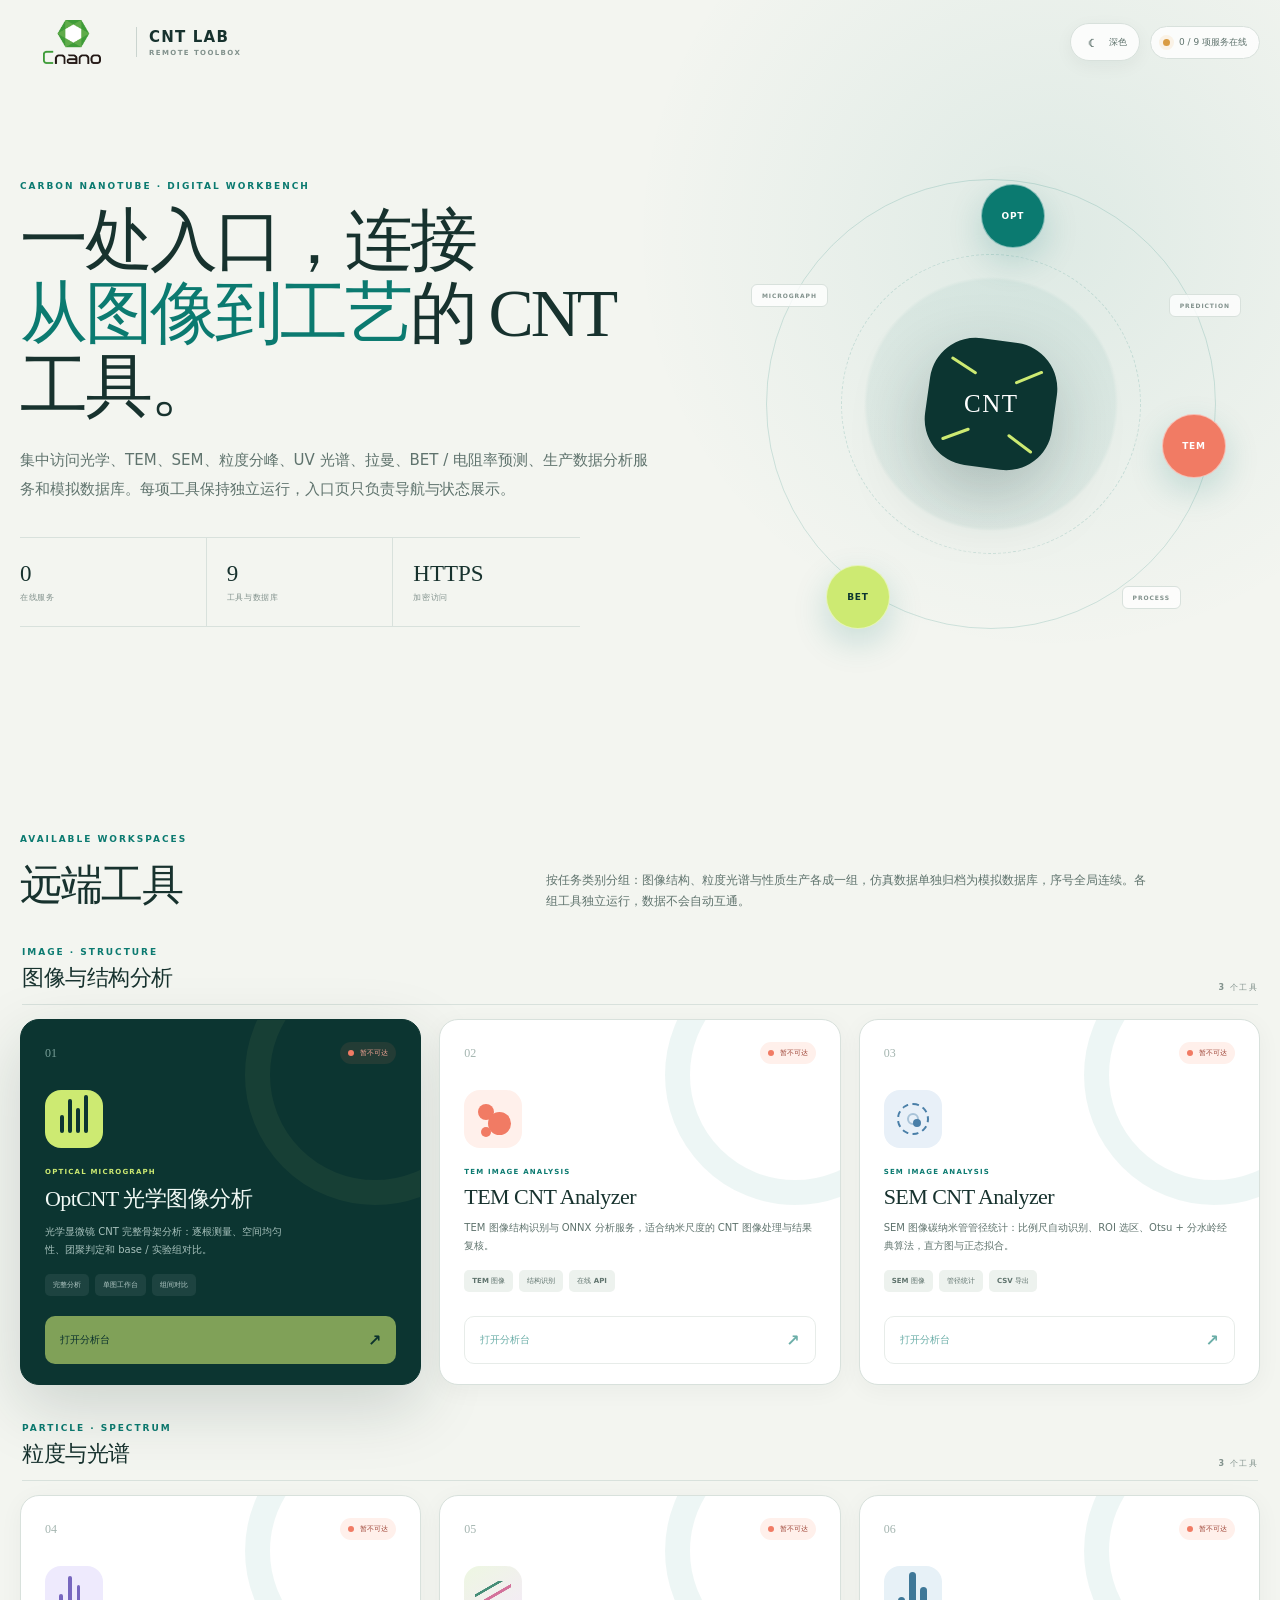
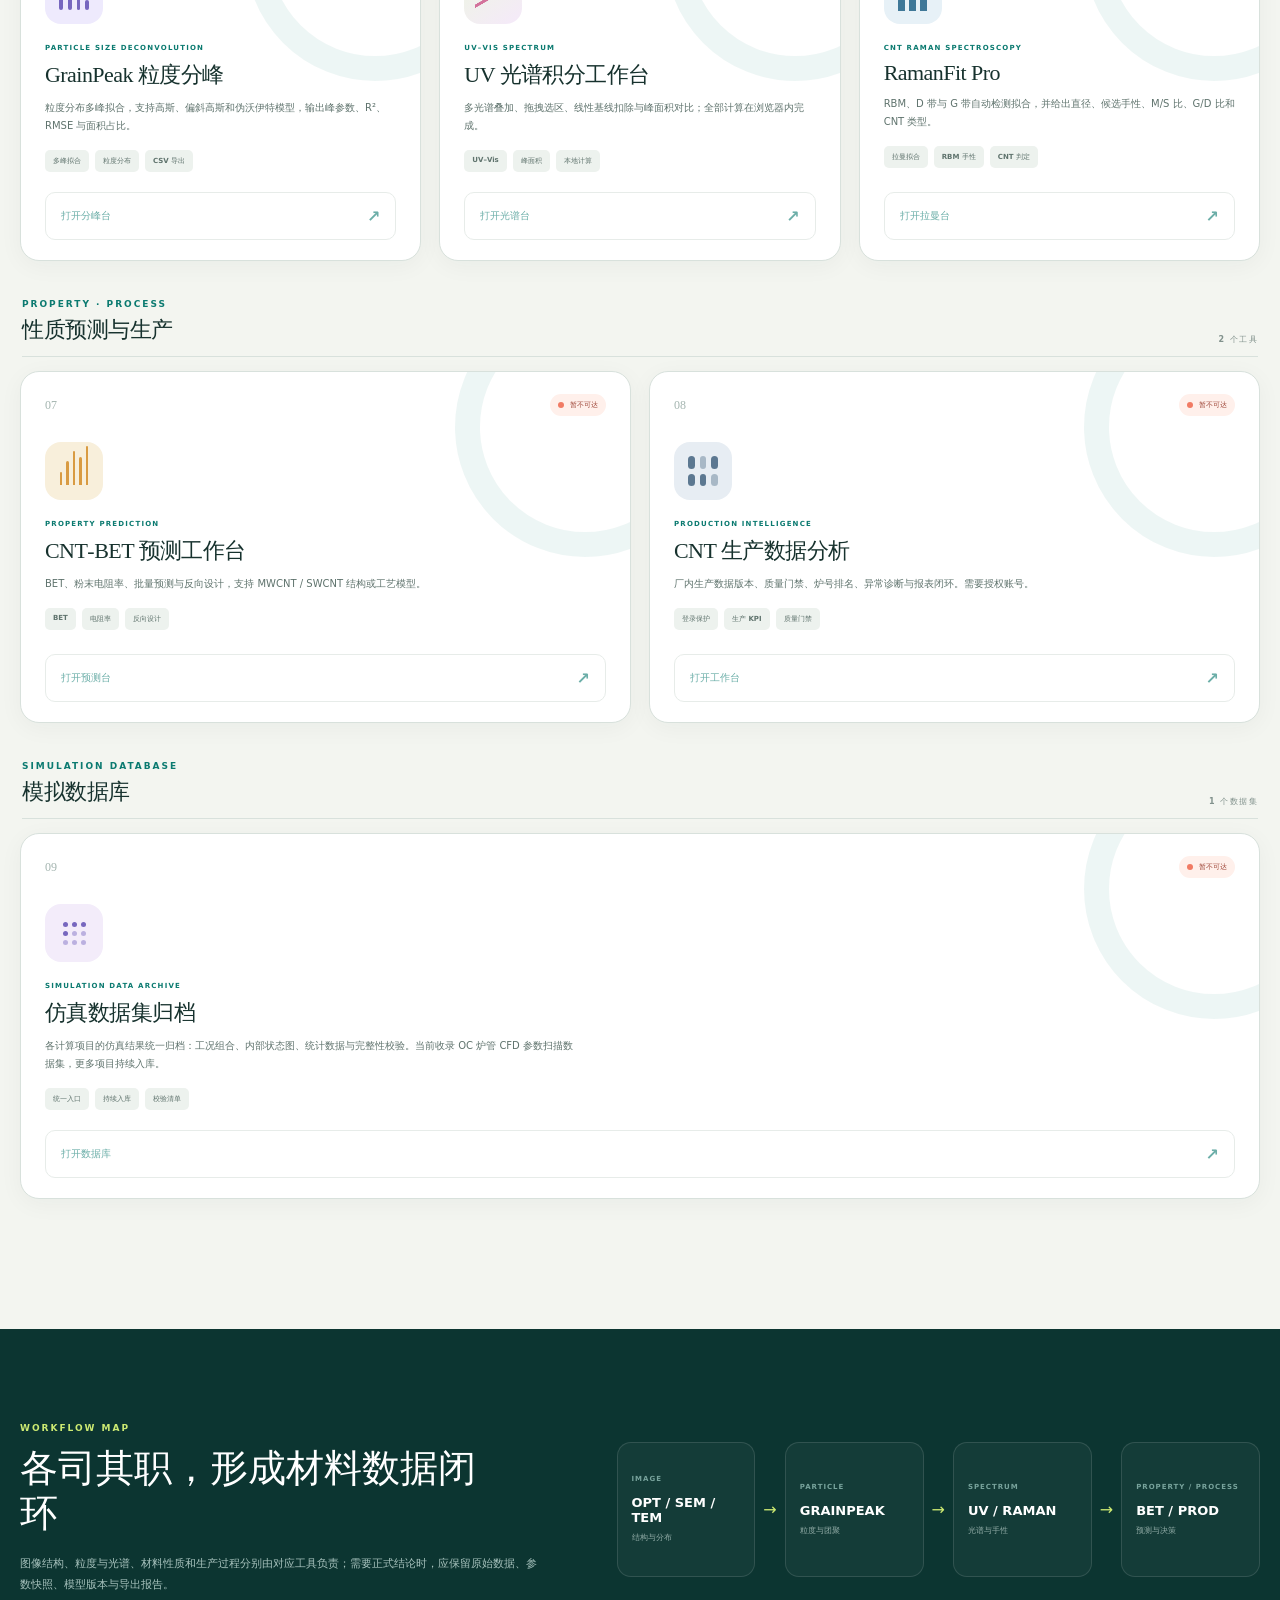
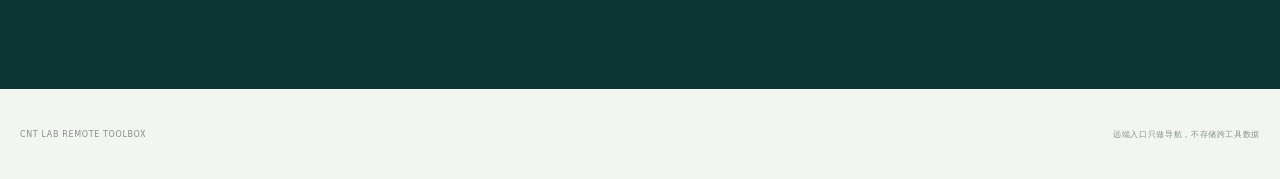
==== index.html @ 555c37af "Remove 384 from portal; generic simulation archive card" ====
<!doctype html>
<html lang="zh-CN">
  <head>
    <meta charset="utf-8" />
    <meta name="viewport" content="width=device-width, initial-scale=1" />
    <meta name="theme-color" content="#102d2b" />
    <meta name="color-scheme" content="light dark" />
    <meta name="description" content="CNT 科学工具总览：图像、粒度、光谱、性质预测与生产数据分析" />
    <title>CNT Lab · 远端工具总览</title>
    <link rel="icon" type="image/png" href="assets/cnano-logo.png" />
    <script src="theme.js?v=20260813"></script>
    <link rel="stylesheet" href="styles.css?v=20260821b" />
    <link rel="stylesheet" href="theme.css?v=20260821b" />
  </head>
  <body>
    <header class="site-header shell">
      <a class="brand" href="#top">
        <img class="cnano-logo" src="assets/cnano-logo.png" alt="天奈科技 Cnano" />
        <span class="brand-divider" aria-hidden="true"></span>
        <span><strong>CNT LAB</strong><small>REMOTE TOOLBOX</small></span>
      </a>
      <div class="header-actions">
        <button class="theme-toggle" type="button" data-theme-toggle>
          <span class="theme-toggle__icon" data-theme-icon aria-hidden="true">☾</span>
          <span data-theme-label>深色</span>
        </button>
        <div class="header-status"><i></i><span id="serviceSummary">正在检查远端服务</span></div>
      </div>
    </header>

    <main id="top">
      <section class="hero shell">
        <div class="hero-copy">
          <p class="eyebrow">CARBON NANOTUBE · DIGITAL WORKBENCH</p>
          <h1>一处入口，连接<br><em>从图像到工艺</em>的 CNT 工具。</h1>
          <p class="lede">集中访问光学、TEM、SEM、粒度分峰、UV 光谱、拉曼、BET / 电阻率预测、生产数据分析服务和模拟数据库。每项工具保持独立运行，入口页只负责导航与状态展示。</p>
          <div class="hero-meta">
            <div><strong id="onlineCount">—</strong><span>在线服务</span></div>
            <div><strong>9</strong><span>工具与数据库</span></div>
            <div><strong>HTTPS</strong><span>加密访问</span></div>
          </div>
        </div>
        <div class="hero-visual" aria-hidden="true">
          <div class="orbit orbit-one"><span>OPT</span></div>
          <div class="orbit orbit-two"><span>TEM</span></div>
          <div class="orbit orbit-three"><span>BET</span></div>
          <div class="core"><i></i><i></i><i></i><i></i><b>CNT</b></div>
          <div class="data-label label-a">MICROGRAPH</div>
          <div class="data-label label-b">PROCESS</div>
          <div class="data-label label-c">PREDICTION</div>
        </div>
      </section>

      <section class="tools-section shell">
        <header class="section-heading">
          <div><p class="eyebrow">AVAILABLE WORKSPACES</p><h2>远端工具</h2></div>
          <p>按任务类别分组：图像结构、粒度光谱与性质生产各成一组，仿真数据单独归档为模拟数据库，序号全局连续。各组工具独立运行，数据不会自动互通。</p>
        </header>

      <div class="tool-group">
        <header class="group-heading">
          <div><p class="eyebrow">IMAGE · STRUCTURE</p><h3>图像与结构分析</h3></div>
          <span class="group-count">3 个工具</span>
        </header>
        <div class="tool-grid">
          <article class="tool-card featured" data-service="opt">
            <div class="card-top"><span class="tool-index">01</span><span class="status-pill checking"><i></i><b>检查中</b></span></div>
            <div class="tool-symbol optical-symbol"><i></i><i></i><i></i><i></i></div>
            <p class="tool-type">OPTICAL MICROGRAPH</p>
            <h3>OptCNT 光学图像分析</h3>
            <p class="tool-description">光学显微镜 CNT 完整骨架分析：逐根测量、空间均匀性、团聚判定和 base / 实验组对比。</p>
            <div class="tag-row"><span>完整分析</span><span>单图工作台</span><span>组间对比</span></div>
            <a class="tool-link" href="https://opt-cnt.47.236.76.214.nip.io/?v=20260814-paste2" data-tool-link><span>打开分析台</span><b>↗</b></a>
          </article>

          <article class="tool-card" data-service="tem">
            <div class="card-top"><span class="tool-index">02</span><span class="status-pill checking"><i></i><b>检查中</b></span></div>
            <div class="tool-symbol tem-symbol"><span></span><span></span><span></span></div>
            <p class="tool-type">TEM IMAGE ANALYSIS</p>
            <h3>TEM CNT Analyzer</h3>
            <p class="tool-description">TEM 图像结构识别与 ONNX 分析服务，适合纳米尺度的 CNT 图像处理与结果复核。</p>
            <div class="tag-row"><span>TEM 图像</span><span>结构识别</span><span>在线 API</span></div>
            <a class="tool-link" href="https://tem-cnt.47.236.76.214.nip.io/?v=20260814-paste" data-tool-link><span>打开分析台</span><b>↗</b></a>
          </article>

          <article class="tool-card" data-service="sem">
            <div class="card-top"><span class="tool-index">03</span><span class="status-pill checking"><i></i><b>检查中</b></span></div>
            <div class="tool-symbol sem-symbol"><i></i><i></i><i></i></div>
            <p class="tool-type">SEM IMAGE ANALYSIS</p>
            <h3>SEM CNT Analyzer</h3>
            <p class="tool-description">SEM 图像碳纳米管管径统计：比例尺自动识别、ROI 选区、Otsu + 分水岭经典算法，直方图与正态拟合。</p>
            <div class="tag-row"><span>SEM 图像</span><span>管径统计</span><span>CSV 导出</span></div>
            <a class="tool-link" href="https://sem.47.236.76.214.nip.io/?v=20260821" data-tool-link><span>打开分析台</span><b>↗</b></a>
          </article>
        </div>
      </div><div class="tool-group">
        <header class="group-heading">
          <div><p class="eyebrow">PARTICLE · SPECTRUM</p><h3>粒度与光谱</h3></div>
          <span class="group-count">3 个工具</span>
        </header>
        <div class="tool-grid">
          <article class="tool-card" data-service="grain">
            <div class="card-top"><span class="tool-index">04</span><span class="status-pill checking"><i></i><b>检查中</b></span></div>
            <div class="tool-symbol grain-symbol"><i></i><i></i><i></i><i></i></div>
            <p class="tool-type">PARTICLE SIZE DECONVOLUTION</p>
            <h3>GrainPeak 粒度分峰</h3>
            <p class="tool-description">粒度分布多峰拟合，支持高斯、偏斜高斯和伪沃伊特模型，输出峰参数、R²、RMSE 与面积占比。</p>
            <div class="tag-row"><span>多峰拟合</span><span>粒度分布</span><span>CSV 导出</span></div>
            <a class="tool-link" href="https://grain-peak.47.236.76.214.nip.io/" data-tool-link><span>打开分峰台</span><b>↗</b></a>
          </article>

          <article class="tool-card" data-service="uv">
            <div class="card-top"><span class="tool-index">05</span><span class="status-pill checking"><i></i><b>检查中</b></span></div>
            <div class="tool-symbol uv-symbol"><i></i></div>
            <p class="tool-type">UV–VIS SPECTRUM</p>
            <h3>UV 光谱积分工作台</h3>
            <p class="tool-description">多光谱叠加、拖拽选区、线性基线扣除与峰面积对比；全部计算在浏览器内完成。</p>
            <div class="tag-row"><span>UV–Vis</span><span>峰面积</span><span>本地计算</span></div>
            <a class="tool-link" href="https://uv-spectrum.47.236.76.214.nip.io/" data-tool-link><span>打开光谱台</span><b>↗</b></a>
          </article>

          <article class="tool-card" data-service="raman">
            <div class="card-top"><span class="tool-index">06</span><span class="status-pill checking"><i></i><b>检查中</b></span></div>
            <div class="tool-symbol raman-symbol"><i></i><i></i><i></i></div>
            <p class="tool-type">CNT RAMAN SPECTROSCOPY</p>
            <h3>RamanFit Pro</h3>
            <p class="tool-description">RBM、D 带与 G 带自动检测拟合，并给出直径、候选手性、M/S 比、G/D 比和 CNT 类型。</p>
            <div class="tag-row"><span>拉曼拟合</span><span>RBM 手性</span><span>CNT 判定</span></div>
            <a class="tool-link" href="https://raman.47.236.76.214.nip.io/" data-tool-link><span>打开拉曼台</span><b>↗</b></a>
          </article>
        </div>
      </div><div class="tool-group">
        <header class="group-heading">
          <div><p class="eyebrow">PROPERTY · PROCESS</p><h3>性质预测与生产</h3></div>
          <span class="group-count">2 个工具</span>
        </header>
        <div class="tool-grid">
          <article class="tool-card" data-service="bet">
            <div class="card-top"><span class="tool-index">07</span><span class="status-pill checking"><i></i><b>检查中</b></span></div>
            <div class="tool-symbol bet-symbol"><span></span><span></span><span></span><span></span><span></span></div>
            <p class="tool-type">PROPERTY PREDICTION</p>
            <h3>CNT‑BET 预测工作台</h3>
            <p class="tool-description">BET、粉末电阻率、批量预测与反向设计，支持 MWCNT / SWCNT 结构或工艺模型。</p>
            <div class="tag-row"><span>BET</span><span>电阻率</span><span>反向设计</span></div>
            <a class="tool-link" href="https://47.236.76.214.nip.io/?v=20260814-paste" data-tool-link><span>打开预测台</span><b>↗</b></a>
          </article>

          <article class="tool-card protected" data-service="production">
            <div class="card-top"><span class="tool-index">08</span><span class="status-pill checking"><i></i><b>检查中</b></span></div>
            <div class="tool-symbol production-symbol"><i></i><i></i><i></i><i></i><i></i><i></i></div>
            <p class="tool-type">PRODUCTION INTELLIGENCE</p>
            <h3>CNT 生产数据分析</h3>
            <p class="tool-description">厂内生产数据版本、质量门禁、炉号排名、异常诊断与报表闭环。需要授权账号。</p>
            <div class="tag-row"><span>登录保护</span><span>生产 KPI</span><span>质量门禁</span></div>
            <a class="tool-link" href="https://cnt-analysis.47.236.76.214.nip.io/" data-tool-link><span>打开工作台</span><b>↗</b></a>
          </article>
        </div>
      </div>

      <div class="tool-group">
        <header class="group-heading">
          <div><p class="eyebrow">SIMULATION DATABASE</p><h3>模拟数据库</h3></div>
          <span class="group-count">1 个数据集</span>
        </header>
        <div class="tool-grid">
          <article class="tool-card" data-service="furnace">
            <div class="card-top"><span class="tool-index">09</span><span class="status-pill checking"><i></i><b>检查中</b></span></div>
            <div class="tool-symbol simdb-symbol"><i></i><i></i><i></i><i></i><i></i><i></i><i></i><i></i><i></i></div>
            <p class="tool-type">SIMULATION DATA ARCHIVE</p>
            <h3>仿真数据集归档</h3>
            <p class="tool-description">各计算项目的仿真结果统一归档：工况组合、内部状态图、统计数据与完整性校验。当前收录 OC 炉管 CFD 参数扫描数据集，更多项目持续入库。</p>
            <div class="tag-row"><span>统一入口</span><span>持续入库</span><span>校验清单</span></div>
            <a class="tool-link" href="https://sim-db.47.236.76.214.nip.io/" data-tool-link><span>打开数据库</span><b>↗</b></a>
          </article>
        </div>
      </div>
      </section>

      <section class="workflow-section">
        <div class="shell workflow-inner">
          <div class="workflow-copy"><p class="eyebrow">WORKFLOW MAP</p><h2>各司其职，形成材料数据闭环</h2><p>图像结构、粒度与光谱、材料性质和生产过程分别由对应工具负责；需要正式结论时，应保留原始数据、参数快照、模型版本与导出报告。</p></div>
          <div class="workflow-flow">
            <article><span>IMAGE</span><strong>OPT / SEM / TEM</strong><small>结构与分布</small></article>
            <i>→</i>
            <article><span>PARTICLE</span><strong>GRAINPEAK</strong><small>粒度与团聚</small></article>
            <i>→</i>
            <article><span>SPECTRUM</span><strong>UV / RAMAN</strong><small>光谱与手性</small></article>
            <i>→</i>
            <article><span>PROPERTY / PROCESS</span><strong>BET / PROD</strong><small>预测与决策</small></article>
          </div>
        </div>
      </section>
    </main>

    <footer class="site-footer shell"><span>CNT LAB REMOTE TOOLBOX</span><span>远端入口只做导航，不存储跨工具数据</span></footer>
    <script src="app.js" defer></script>
  </body>
</html>
---- styles.css ----
:root{font-family:Inter,"Segoe UI","Microsoft YaHei","PingFang SC",system-ui,sans-serif;color:#17312e;background:#f2f3ed;font-synthesis:none;text-rendering:optimizeLegibility;--ink:#17312e;--deep:#102d2b;--teal:#0a756d;--mint:#9ad2c3;--lime:#d1eb83;--coral:#ed745c;--amber:#eba849;--paper:#f2f3ed;--surface:#fff;--line:#dbe2dc;--muted:#63746f;--quiet:#889590;--shadow:0 22px 65px rgba(18,50,45,.09)}
*{box-sizing:border-box}html{scroll-behavior:smooth}body{min-width:320px;min-height:100vh;margin:0;background:var(--paper)}a{color:inherit;text-decoration:none}h1,h2,h3,p{margin-top:0}.shell{width:min(1240px,calc(100% - 40px));margin:auto}.site-header{display:flex;min-height:84px;align-items:center;justify-content:space-between;gap:20px}.brand{display:flex;align-items:center;gap:12px}.cnano-logo{display:block;width:104px;height:44px;object-fit:contain}.brand-divider{width:1px;height:30px;background:#cad4cf}.brand>span:last-child{display:flex;flex-direction:column}.brand strong{font-size:15px;letter-spacing:.08em}.brand small{margin-top:3px;color:var(--quiet);font-size:7px;font-weight:800;letter-spacing:.2em}.header-status{display:flex;align-items:center;gap:9px;padding:9px 12px;border:1px solid var(--line);border-radius:999px;color:var(--muted);background:rgba(255,255,255,.75);font-size:9px}.header-status i{width:7px;height:7px;border-radius:50%;background:var(--amber);box-shadow:0 0 0 4px rgba(235,168,73,.12)}.header-status.ready i{background:#5aaf78;box-shadow:0 0 0 4px rgba(90,175,120,.12)}
.hero{display:grid;min-height:590px;grid-template-columns:1.08fr .92fr;align-items:center;gap:70px;padding-block:70px 90px}.eyebrow{margin-bottom:13px;color:var(--teal);font-size:9px;font-weight:850;letter-spacing:.22em}.hero h1{margin-bottom:23px;font-family:Georgia,"Noto Serif SC",serif;font-size:clamp(43px,5.3vw,72px);font-weight:500;line-height:1.08;letter-spacing:-.045em}.hero h1 em{color:var(--teal);font-style:normal}.lede{max-width:660px;margin-bottom:34px;color:var(--muted);font-size:15px;line-height:1.9}.hero-meta{display:grid;max-width:560px;grid-template-columns:repeat(3,1fr);border-top:1px solid #ccd6d0;border-bottom:1px solid #ccd6d0}.hero-meta div{display:flex;min-height:88px;flex-direction:column;justify-content:center;padding:0 20px;border-right:1px solid #ccd6d0}.hero-meta div:first-child{padding-left:0}.hero-meta div:last-child{border:0}.hero-meta strong{font-family:Georgia,serif;font-size:23px;font-weight:500}.hero-meta span{margin-top:5px;color:var(--quiet);font-size:8px;letter-spacing:.08em}.hero-visual{position:relative;width:min(500px,100%);aspect-ratio:1;margin:auto;border-radius:50%;background:radial-gradient(circle at center,rgba(209,235,131,.18) 0 16%,rgba(10,117,109,.06) 17% 35%,transparent 36%);isolation:isolate}.hero-visual::before,.hero-visual::after{position:absolute;inset:5%;border:1px solid rgba(10,117,109,.16);border-radius:50%;content:""}.hero-visual::after{inset:20%;border-style:dashed;animation:spin 24s linear infinite}.core{position:absolute;z-index:3;top:50%;left:50%;display:grid;width:128px;height:128px;place-items:center;border-radius:36%;color:#fff;background:var(--deep);box-shadow:0 26px 70px rgba(16,45,43,.25);transform:translate(-50%,-50%) rotate(8deg)}.core b{transform:rotate(-8deg);font-family:Georgia,serif;font-size:25px;font-weight:500;letter-spacing:.06em}.core i{position:absolute;width:30px;height:3px;border-radius:3px;background:var(--lime)}.core i:nth-child(1){top:28px;left:17px;transform:rotate(25deg)}.core i:nth-child(2){top:31px;right:15px;transform:rotate(-30deg)}.core i:nth-child(3){bottom:28px;left:18px;transform:rotate(-28deg)}.core i:nth-child(4){right:15px;bottom:27px;transform:rotate(29deg)}.orbit{position:absolute;z-index:4;display:grid;width:64px;height:64px;place-items:center;border:1px solid rgba(255,255,255,.5);border-radius:50%;color:white;background:var(--teal);box-shadow:0 13px 35px rgba(10,117,109,.2);font-size:9px;font-weight:800;letter-spacing:.08em}.orbit-one{top:6%;left:48%}.orbit-two{top:52%;right:3%;background:var(--coral)}.orbit-three{bottom:5%;left:17%;color:var(--deep);background:var(--lime)}.data-label{position:absolute;padding:7px 10px;border:1px solid var(--line);border-radius:6px;color:var(--quiet);background:rgba(255,255,255,.78);font-size:6px;font-weight:800;letter-spacing:.15em}.label-a{top:26%;left:2%}.label-b{right:12%;bottom:9%}.label-c{right:0;top:28%}@keyframes spin{to{transform:rotate(360deg)}}
.tools-section{padding:90px 0}.section-heading{display:grid;grid-template-columns:.8fr 1.2fr;align-items:end;gap:50px;margin-bottom:34px}.section-heading h2{margin:0;font-family:Georgia,"Noto Serif SC",serif;font-size:42px;font-weight:500;letter-spacing:-.035em}.section-heading>p{max-width:600px;margin:0;color:var(--muted);font-size:12px;line-height:1.8}.tool-grid{display:grid;grid-template-columns:repeat(2,1fr);gap:18px}.tool-card{position:relative;display:flex;min-height:430px;flex-direction:column;padding:25px 27px 24px;border:1px solid var(--line);border-radius:19px;background:var(--surface);box-shadow:0 5px 24px rgba(18,50,45,.045);overflow:hidden;transition:.25s ease}.tool-card::after{position:absolute;top:-75px;right:-85px;width:210px;height:210px;border:25px solid rgba(10,117,109,.035);border-radius:50%;content:""}.tool-card:hover{border-color:#c2d4cd;box-shadow:var(--shadow);transform:translateY(-4px)}.tool-card.featured{color:white;border-color:var(--deep);background:var(--deep);box-shadow:0 22px 65px rgba(16,45,43,.17)}.tool-card.featured::after{border-color:rgba(209,235,131,.055)}.card-top{position:relative;z-index:1;display:flex;align-items:center;justify-content:space-between}.tool-index{color:#a4b5b0;font-family:Georgia,serif;font-size:12px}.featured .tool-index{color:#789f98}.status-pill{display:flex;align-items:center;gap:6px;padding:6px 8px;border-radius:999px;font-size:7px}.status-pill i{width:6px;height:6px;border-radius:50%}.status-pill b{font-weight:700}.status-pill.checking{color:#8a641f;background:#fff3da}.status-pill.checking i{background:var(--amber)}.status-pill.online{color:#35704e;background:#e7f3e9}.status-pill.online i{background:#54a974}.status-pill.offline{color:#9e4436;background:#fff0eb}.status-pill.offline i{background:var(--coral)}.featured .status-pill.checking{color:#d7c48f;background:rgba(255,255,255,.08)}.featured .status-pill.online{color:var(--lime);background:rgba(209,235,131,.09)}.featured .status-pill.offline{color:#f4a595;background:rgba(237,116,92,.1)}.tool-symbol{position:relative;z-index:1;width:66px;height:66px;margin:35px 0 25px;border-radius:18px;background:#e4f2ee}.optical-symbol{display:flex;align-items:flex-end;justify-content:center;gap:4px;padding:15px}.optical-symbol i{width:6px;border-radius:4px;background:var(--teal)}.optical-symbol i:nth-child(1){height:18px}.optical-symbol i:nth-child(2){height:34px}.optical-symbol i:nth-child(3){height:25px}.optical-symbol i:nth-child(4){height:38px}.featured .tool-symbol{background:var(--lime)}.featured .optical-symbol i{background:var(--deep)}.tem-symbol{background:#fff0eb}.tem-symbol span{position:absolute;border-radius:50%;background:var(--coral)}.tem-symbol span:nth-child(1){width:16px;height:16px;top:14px;left:14px}.tem-symbol span:nth-child(2){width:23px;height:23px;right:11px;bottom:13px}.tem-symbol span:nth-child(3){width:10px;height:10px;left:17px;bottom:11px}.bet-symbol{display:flex;align-items:flex-end;justify-content:center;gap:4px;padding:15px;background:#f8efdb}.bet-symbol span{width:5px;border-radius:3px 3px 0 0;background:var(--amber)}.bet-symbol span:nth-child(1){height:13px}.bet-symbol span:nth-child(2){height:24px}.bet-symbol span:nth-child(3){height:34px}.bet-symbol span:nth-child(4){height:28px}.bet-symbol span:nth-child(5){height:39px}.production-symbol{display:grid;grid-template-columns:repeat(3,1fr);gap:5px;padding:14px;background:#e7edf3}.production-symbol i{border-radius:4px;background:#5c7891}.production-symbol i:nth-child(2),.production-symbol i:nth-child(6){opacity:.45}.tool-type{position:relative;z-index:1;margin-bottom:8px;color:var(--teal);font-size:7px;font-weight:850;letter-spacing:.17em}.featured .tool-type{color:var(--lime)}.tool-card h3{position:relative;z-index:1;margin-bottom:11px;font-family:Georgia,"Noto Serif SC",serif;font-size:24px;font-weight:500;letter-spacing:-.025em}.tool-description{position:relative;z-index:1;max-width:530px;margin-bottom:18px;color:var(--muted);font-size:10px;line-height:1.8}.featured .tool-description{color:#a7c1bc}.tag-row{position:relative;z-index:1;display:flex;flex-wrap:wrap;gap:6px;margin-bottom:25px}.tag-row span{padding:6px 8px;border-radius:5px;color:#59716c;background:#eef3ef;font-size:7px;font-weight:700}.featured .tag-row span{color:#b4cbc7;background:rgba(255,255,255,.07)}.tool-link{position:relative;z-index:1;display:flex;min-height:48px;align-items:center;justify-content:space-between;margin-top:auto;padding:0 15px;border:1px solid var(--line);border-radius:10px;color:var(--teal);background:white;font-size:10px;font-weight:750;transition:.2s ease}.tool-link:hover{color:white;border-color:var(--teal);background:var(--teal)}.tool-link b{font-size:16px}.featured .tool-link{color:var(--deep);border:0;background:var(--lime)}.featured .tool-link:hover{background:#ddf39f}.tool-card.offline-card .tool-link{opacity:.6}
.workflow-section{margin-top:40px;color:white;background:var(--deep)}.workflow-inner{display:grid;min-height:360px;grid-template-columns:.9fr 1.1fr;align-items:center;gap:70px;padding-block:65px}.workflow-copy h2{max-width:480px;margin-bottom:17px;font-family:Georgia,"Noto Serif SC",serif;font-size:38px;font-weight:500;line-height:1.2}.workflow-copy>p:last-child{max-width:530px;margin:0;color:#a7c2bd;font-size:11px;line-height:1.9}.workflow-section .eyebrow{color:var(--lime)}.workflow-flow{display:grid;grid-template-columns:1fr auto 1fr auto 1fr;align-items:center;gap:11px}.workflow-flow article{display:flex;min-height:135px;flex-direction:column;justify-content:center;padding:18px;border:1px solid rgba(255,255,255,.12);border-radius:14px;background:rgba(255,255,255,.035)}.workflow-flow article span{color:#78a39c;font-size:7px;font-weight:800;letter-spacing:.14em}.workflow-flow article strong{margin-top:12px;font-size:13px}.workflow-flow article small{margin-top:7px;color:#92aca7;font-size:8px}.workflow-flow>i{color:var(--lime);font-style:normal}.site-footer{display:flex;min-height:90px;align-items:center;justify-content:space-between;gap:20px;color:var(--quiet);font-size:8px;letter-spacing:.08em}
@media(max-width:900px){.hero{grid-template-columns:1fr;padding-top:45px}.hero-visual{width:min(450px,90%)}.tool-grid{grid-template-columns:1fr}.section-heading,.workflow-inner{grid-template-columns:1fr}.workflow-inner{gap:38px}.workflow-copy h2{font-size:32px}}
@media(max-width:620px){.shell{width:min(100% - 26px,1240px)}.site-header{min-height:70px}.cnano-logo{width:80px;height:35px}.brand-divider{height:25px}.brand strong{font-size:12px}.brand small{font-size:6px}.header-status span{display:none}.hero{min-height:auto;gap:38px;padding-block:45px 70px}.hero h1{font-size:39px}.lede{font-size:12px}.hero-meta div{min-height:76px;padding:0 9px}.hero-meta strong{font-size:17px}.hero-visual{width:100%}.orbit{width:54px;height:54px}.core{width:105px;height:105px}.tools-section{padding:65px 0}.section-heading h2{font-size:34px}.tool-card{min-height:410px;padding:22px}.workflow-flow{grid-template-columns:1fr}.workflow-flow>i{display:none}.workflow-flow article{min-height:100px}.site-footer{align-items:flex-start;flex-direction:column;justify-content:center;gap:8px}}
@media(prefers-reduced-motion:reduce){*,*::before,*::after{scroll-behavior:auto!important;animation-duration:.01ms!important;animation-iteration-count:1!important;transition-duration:.01ms!important}}
.grain-symbol{display:flex;align-items:flex-end;justify-content:center;gap:5px;padding:14px;background:#eeeafd}.grain-symbol i{width:7px;border-radius:7px;background:#7767bf}.grain-symbol i:nth-child(1){height:16px}.grain-symbol i:nth-child(2){height:34px}.grain-symbol i:nth-child(3){height:25px}.grain-symbol i:nth-child(4){height:10px}.uv-symbol{background:linear-gradient(145deg,#edf7e1,#f5e9fa)}.uv-symbol i{position:absolute;inset:15px 11px;background:linear-gradient(150deg,transparent 0 27%,#458d77 28% 33%,transparent 34% 48%,#d3729b 49% 55%,transparent 56%)}.raman-symbol{display:flex;align-items:flex-end;justify-content:center;gap:4px;padding:13px;background:#e7f1f7}.raman-symbol i{width:7px;border-radius:5px 5px 0 0;background:#3f7898}.raman-symbol i:nth-child(1){height:14px}.raman-symbol i:nth-child(2){height:39px}.raman-symbol i:nth-child(3){height:24px}.workflow-flow{grid-template-columns:1fr auto 1fr auto 1fr auto 1fr;gap:8px}.workflow-flow article{padding:14px}@media(max-width:620px){.workflow-flow{grid-template-columns:1fr}}

.sem-symbol{background:#e8f0f8}.sem-symbol i{position:absolute;border:2px dashed #4a7fa8;border-radius:50%}.sem-symbol i:nth-child(1){inset:13px}.sem-symbol i:nth-child(2){inset:23px;border-style:solid;border-color:rgba(74,127,168,.4)}.sem-symbol i:nth-child(3){inset:29px;width:8px;height:8px;border:0;background:#4a7fa8}

/* Grouped tools layout: three category groups, adaptive columns, compact cards. */
.tool-group{margin-top:38px}
.tool-group:first-of-type{margin-top:0}
.group-heading{display:flex;align-items:flex-end;justify-content:space-between;gap:16px;margin:0 2px 14px;padding-bottom:11px;border-bottom:1px solid var(--line)}
.group-heading .eyebrow{margin-bottom:6px}
.group-heading h3{margin:0;font-family:Georgia,"Noto Serif SC",serif;font-size:22px;font-weight:500;letter-spacing:-.02em}
.group-count{flex:none;color:var(--quiet);font-size:8px;font-weight:800;letter-spacing:.18em;text-transform:uppercase}
.tool-grid{grid-template-columns:repeat(auto-fit,minmax(330px,1fr))}
.tool-card{min-height:352px;padding:22px 24px 20px}
.tool-symbol{width:58px;height:58px;margin:26px 0 20px;border-radius:16px}
.tool-card h3{margin-bottom:9px;font-size:22px}
.tool-description{margin-bottom:15px}
.tag-row{margin-bottom:20px}
@media(max-width:980px){.group-heading{align-items:flex-start;flex-direction:column;gap:6px}}

.simdb-symbol{display:grid;grid-template-columns:repeat(3,5px);gap:4px;place-content:center;background:#f3ecfa}.simdb-symbol i{width:5px;height:5px;border-radius:50%;background:#7767bf;opacity:.45}.simdb-symbol i:nth-child(-n+4){opacity:1}
---- theme.css ----
:root {
  color-scheme: light;
  --ink: #17322e;
  --deep: #0c3531;
  --teal: #0b7a70;
  --mint: #8fcfc0;
  --lime: #cdea72;
  --coral: #f17b64;
  --amber: #d99b42;
  --paper: #f3f5f0;
  --surface: #ffffff;
  --surface-soft: #edf2ee;
  --line: #d8e1dc;
  --muted: #5f736d;
  --quiet: #81918c;
  --shadow: 0 24px 70px rgba(17, 50, 44, .11);
}

:root[data-theme="dark"] {
  color-scheme: dark;
  --ink: #edf7f3;
  --deep: #071d1b;
  --teal: #68d3c4;
  --mint: #65b7aa;
  --lime: #ccec70;
  --coral: #ff8a72;
  --amber: #efb65f;
  --paper: #081a18;
  --surface: #102724;
  --surface-soft: #16322e;
  --line: #29453f;
  --muted: #9aada7;
  --quiet: #78908a;
  --shadow: 0 28px 78px rgba(0, 0, 0, .34);
}

body {
  color: var(--ink);
  background:
    radial-gradient(circle at 82% 7%, color-mix(in srgb, var(--teal) 9%, transparent) 0, transparent 26rem),
    var(--paper);
  transition: color .22s ease, background-color .22s ease;
}

.site-header { position: relative; z-index: 10; }
.header-actions { display: flex; align-items: center; gap: 10px; }
.theme-toggle {
  display: inline-flex;
  min-height: 38px;
  align-items: center;
  gap: 8px;
  padding: 0 12px;
  border: 1px solid var(--line);
  border-radius: 999px;
  color: var(--muted);
  background: color-mix(in srgb, var(--surface) 82%, transparent);
  box-shadow: 0 5px 18px rgba(16, 45, 40, .05);
  cursor: pointer;
  font: 750 9px/1 Inter, "Segoe UI", sans-serif;
  transition: .2s ease;
}
.theme-toggle:hover { color: var(--teal); border-color: color-mix(in srgb, var(--teal) 40%, var(--line)); transform: translateY(-1px); }
.theme-toggle__icon { display: grid; width: 18px; height: 18px; place-items: center; font-size: 13px; }
.header-status { color: var(--muted); border-color: var(--line); background: color-mix(in srgb, var(--surface) 82%, transparent); }
.brand-divider, .hero-meta, .hero-meta div { border-color: var(--line); }

.tool-card { border-color: var(--line); background: var(--surface); }
.tool-card.featured { color: #f2faf6; background: var(--deep); }
.tool-card.featured .tool-description { max-width: 72%; }
.tool-card::after { border-color: color-mix(in srgb, var(--teal) 7%, transparent); }
.tool-card:hover { border-color: color-mix(in srgb, var(--teal) 35%, var(--line)); }
.tool-description { color: var(--muted); }
.tag-row span { color: var(--muted); background: var(--surface-soft); }
.tool-link { color: var(--teal); border-color: var(--line); background: var(--surface); }
.tool-link:hover { color: var(--deep); border-color: var(--lime); background: var(--lime); }
.featured .tool-link { color: #0c302c; background: var(--lime); }
.status-pill.online { color: #35704e; background: #e7f3e9; }
.status-pill.checking { color: #8a641f; background: #fff3da; }
.status-pill.offline { color: #9e4436; background: #fff0eb; }

:root[data-theme="dark"] .cnano-logo { filter: brightness(1.08) saturate(.9); }
:root[data-theme="dark"] .data-label { color: var(--quiet); border-color: var(--line); background: rgba(16, 39, 36, .88); }
:root[data-theme="dark"] .tool-symbol { filter: saturate(.9) brightness(.9); }
:root[data-theme="dark"] .tool-card:not(.featured) .tool-link { background: var(--surface-soft); }
:root[data-theme="dark"] .status-pill.online { color: #9fe1b3; background: rgba(86, 174, 113, .14); }
:root[data-theme="dark"] .status-pill.checking { color: #f2ca7b; background: rgba(235, 168, 73, .14); }
:root[data-theme="dark"] .status-pill.offline { color: #ffab9c; background: rgba(237, 116, 92, .14); }
:root[data-theme="dark"] .workflow-section { background: #061816; }
:root[data-theme="dark"] .workflow-flow article { background: rgba(255, 255, 255, .045); }

.theme-toggle:focus-visible { outline: 3px solid color-mix(in srgb, var(--teal) 30%, transparent); outline-offset: 3px; }

@media (max-width: 1100px) {
  .tool-grid { grid-template-columns: repeat(2, minmax(0, 1fr)); }
}

@media (max-width: 700px) {
  .header-actions { gap: 6px; }
  .theme-toggle { width: 38px; justify-content: center; padding: 0; }
  .theme-toggle [data-theme-label] { display: none; }
  .header-status { padding-inline: 10px; }
  .tool-grid { grid-template-columns: 1fr; }
  .tool-card.featured .tool-description { max-width: none; }
}
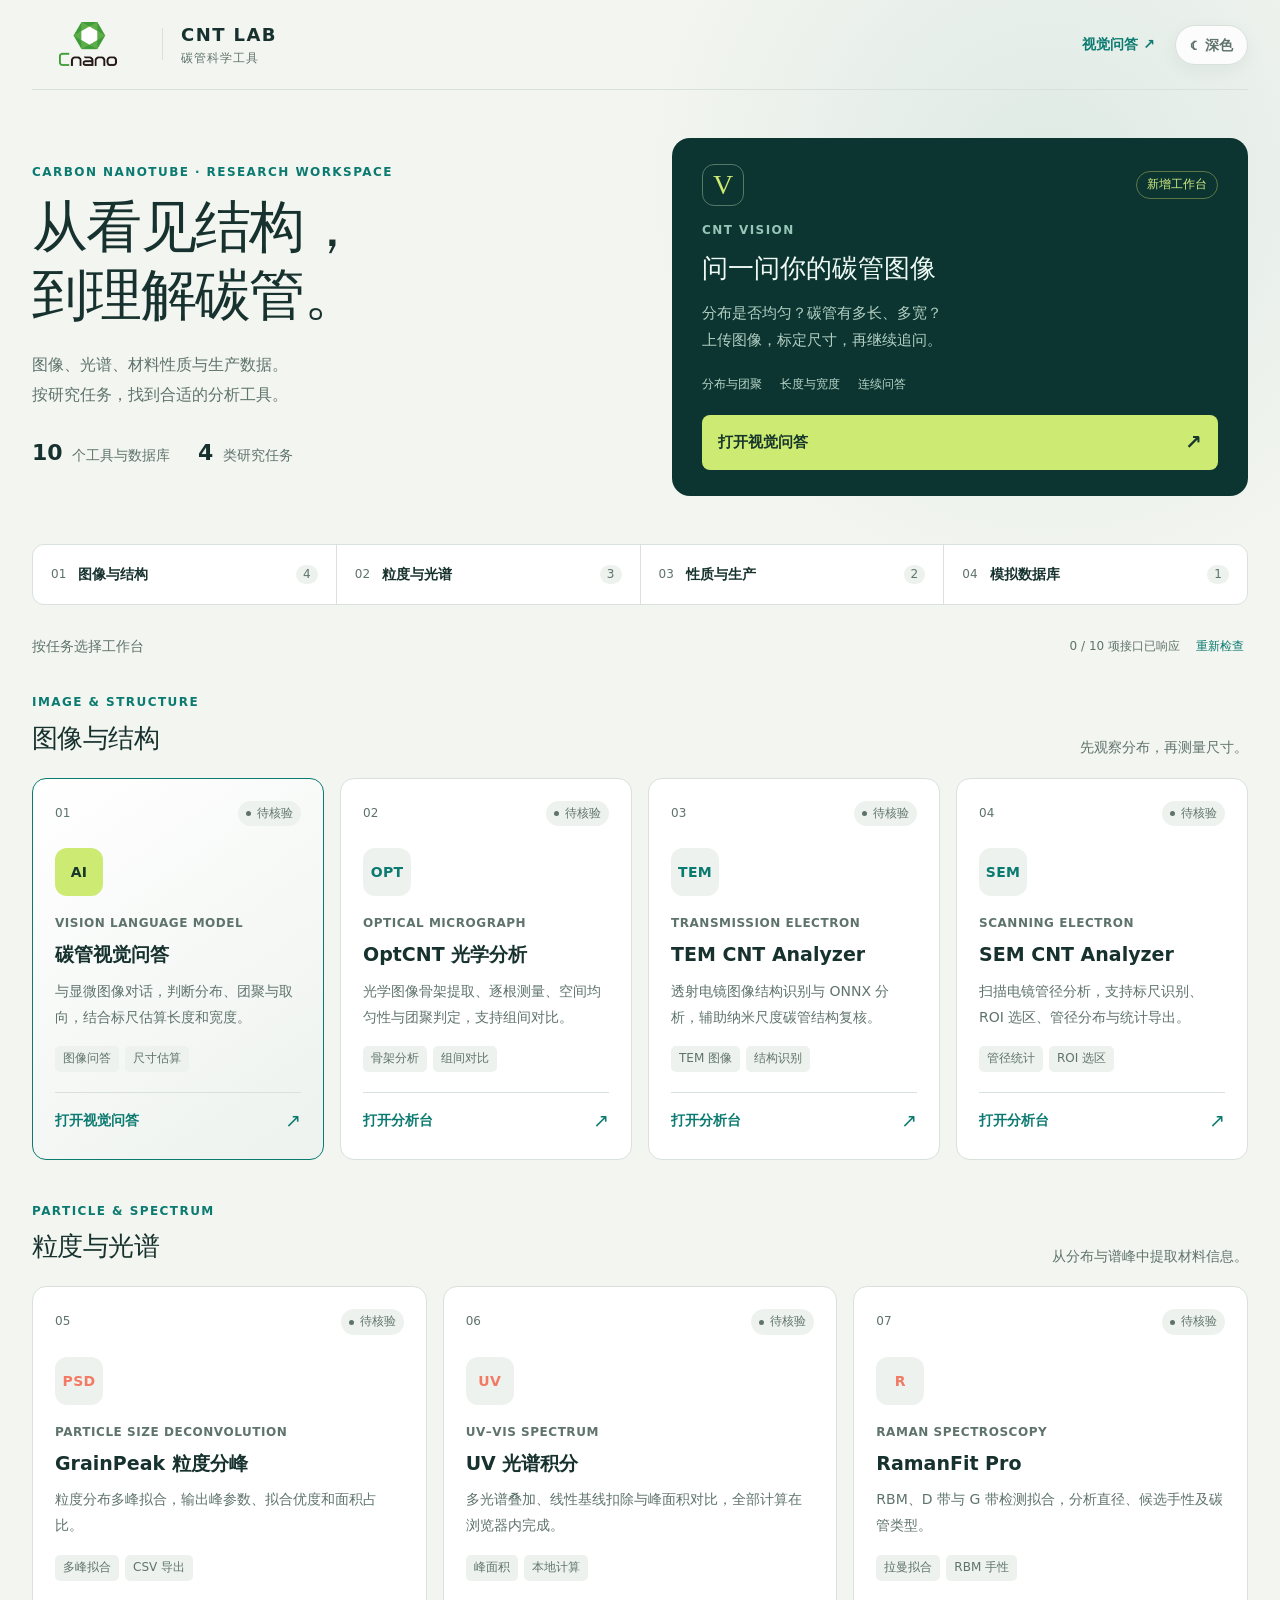
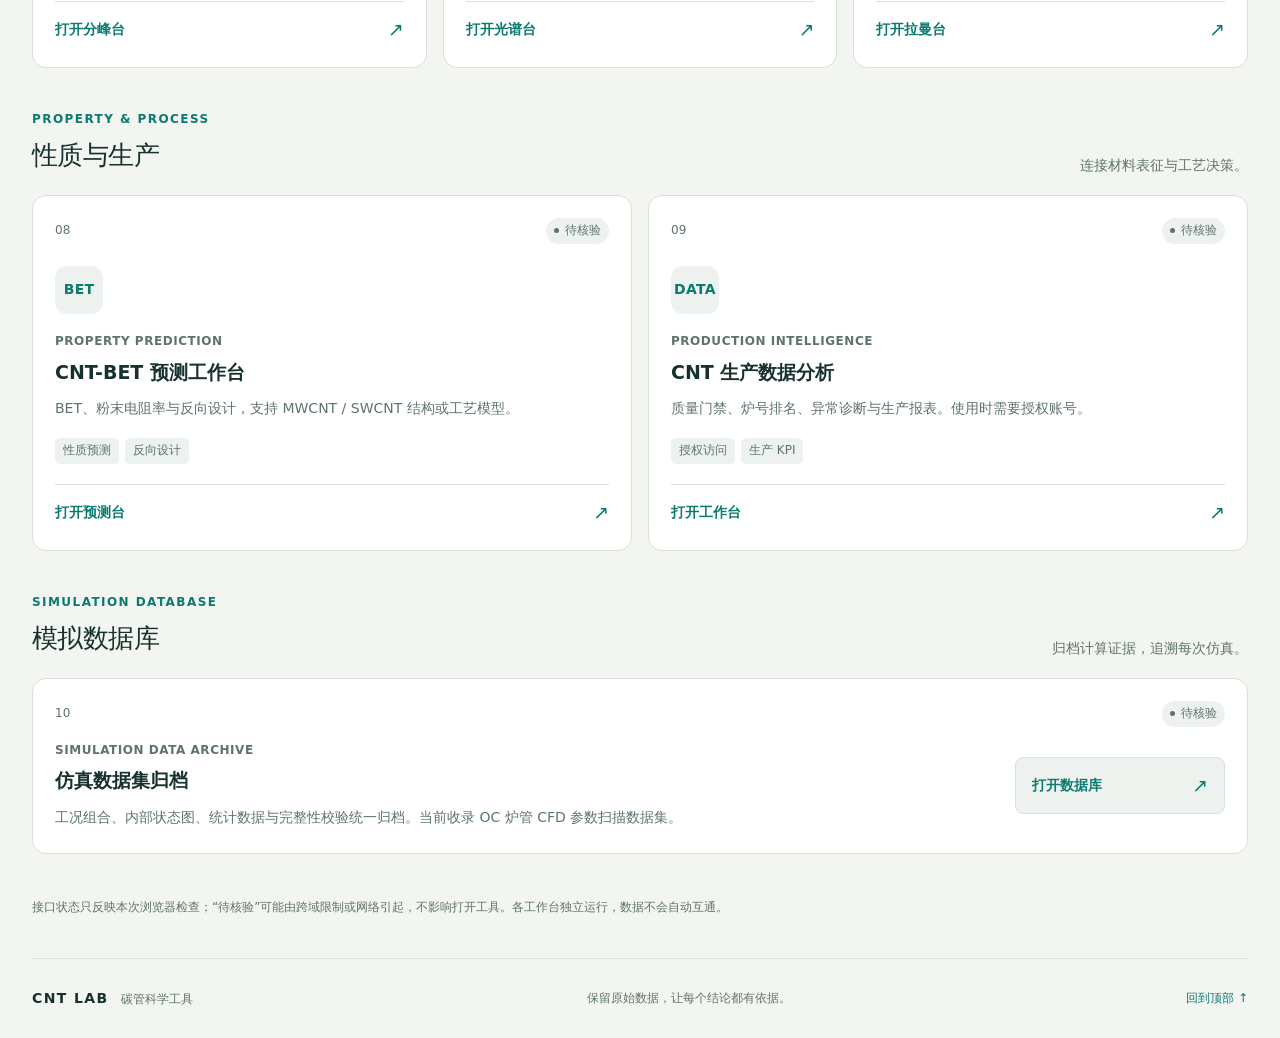
==== commit 0dd6c78f: "Add managed CNT vision assistant and refresh research portal" ====
--- a/index.html
+++ b/index.html
@@ -1,198 +1,83 @@
 <!doctype html>
 <html lang="zh-CN">
-  <head>
-    <meta charset="utf-8" />
-    <meta name="viewport" content="width=device-width, initial-scale=1" />
-    <meta name="theme-color" content="#102d2b" />
-    <meta name="color-scheme" content="light dark" />
-    <meta name="description" content="CNT 科学工具总览：图像、粒度、光谱、性质预测与生产数据分析" />
-    <title>CNT Lab · 远端工具总览</title>
-    <link rel="icon" type="image/png" href="assets/cnano-logo.png" />
-    <script src="theme.js?v=20260813"></script>
-    <link rel="stylesheet" href="styles.css?v=20260821b" />
-    <link rel="stylesheet" href="theme.css?v=20260821b" />
-  </head>
-  <body>
-    <header class="site-header shell">
-      <a class="brand" href="#top">
-        <img class="cnano-logo" src="assets/cnano-logo.png" alt="天奈科技 Cnano" />
-        <span class="brand-divider" aria-hidden="true"></span>
-        <span><strong>CNT LAB</strong><small>REMOTE TOOLBOX</small></span>
-      </a>
-      <div class="header-actions">
-        <button class="theme-toggle" type="button" data-theme-toggle>
-          <span class="theme-toggle__icon" data-theme-icon aria-hidden="true">☾</span>
-          <span data-theme-label>深色</span>
-        </button>
-        <div class="header-status"><i></i><span id="serviceSummary">正在检查远端服务</span></div>
-      </div>
-    </header>
-
-    <main id="top">
-      <section class="hero shell">
-        <div class="hero-copy">
-          <p class="eyebrow">CARBON NANOTUBE · DIGITAL WORKBENCH</p>
-          <h1>一处入口，连接<br><em>从图像到工艺</em>的 CNT 工具。</h1>
-          <p class="lede">集中访问光学、TEM、SEM、粒度分峰、UV 光谱、拉曼、BET / 电阻率预测、生产数据分析服务和模拟数据库。每项工具保持独立运行，入口页只负责导航与状态展示。</p>
-          <div class="hero-meta">
-            <div><strong id="onlineCount">—</strong><span>在线服务</span></div>
-            <div><strong>9</strong><span>工具与数据库</span></div>
-            <div><strong>HTTPS</strong><span>加密访问</span></div>
-          </div>
-        </div>
-        <div class="hero-visual" aria-hidden="true">
-          <div class="orbit orbit-one"><span>OPT</span></div>
-          <div class="orbit orbit-two"><span>TEM</span></div>
-          <div class="orbit orbit-three"><span>BET</span></div>
-          <div class="core"><i></i><i></i><i></i><i></i><b>CNT</b></div>
-          <div class="data-label label-a">MICROGRAPH</div>
-          <div class="data-label label-b">PROCESS</div>
-          <div class="data-label label-c">PREDICTION</div>
+<head>
+  <meta charset="utf-8" />
+  <meta name="viewport" content="width=device-width, initial-scale=1" />
+  <meta name="theme-color" content="#102d2b" />
+  <meta name="color-scheme" content="light dark" />
+  <meta name="description" content="CNT Lab 碳管科学工具门户：视觉问答、图像测量、光谱分析、性质预测、生产数据与仿真归档。" />
+  <title>CNT Lab · 碳管科学工具</title>
+  <link rel="icon" type="image/png" href="assets/cnano-logo.png" />
+  <script src="theme.js?v=20260813"></script>
+  <link rel="stylesheet" href="theme.css?v=20260821b" />
+  <link rel="stylesheet" href="styles.css?v=20260911-portal" />
+  <script src="app.js?v=20260911-portal" defer></script>
+</head>
+<body class="portal">
+  <a class="skip-link" href="#tools">跳到工具列表</a>
+  <header class="site-header shell">
+    <a class="brand" href="#top" aria-label="CNT Lab 首页"><img class="cnano-logo" src="assets/cnano-logo.png" alt="天奈科技 Cnano" /><span class="brand-divider"></span><span><strong>CNT LAB</strong><small>碳管科学工具</small></span></a>
+    <div class="header-actions"><a class="header-link" href="vision/">视觉问答 ↗</a><button class="theme-toggle" type="button" data-theme-toggle><span data-theme-icon aria-hidden="true">☾</span><span data-theme-label>深色</span></button></div>
+  </header>
+  <main id="top">
+    <section class="intro shell">
+      <div class="intro-copy"><p class="eyebrow">CARBON NANOTUBE · RESEARCH WORKSPACE</p><h1>从看见结构，<br>到理解碳管。</h1><p class="lede">图像、光谱、材料性质与生产数据。<br>按研究任务，找到合适的分析工具。</p><div class="intro-meta"><span><strong>10</strong> 个工具与数据库</span><span><strong>4</strong> 类研究任务</span></div></div>
+      <aside class="vision-launch" aria-labelledby="vision-launch-title"><div class="launch-top"><span class="launch-icon" aria-hidden="true">V</span><span class="new-label">新增工作台</span></div><p class="eyebrow">CNT VISION</p><h2 id="vision-launch-title">问一问你的碳管图像</h2><p>分布是否均匀？碳管有多长、多宽？<br>上传图像，标定尺寸，再继续追问。</p><div class="launch-tags"><span>分布与团聚</span><span>长度与宽度</span><span>连续问答</span></div><a class="primary-link" href="vision/">打开视觉问答 <span aria-hidden="true">↗</span></a></aside>
+    </section>
+    <nav class="category-nav shell" aria-label="工具分类"><a href="#image-tools"><span>01</span> 图像与结构 <b>4</b></a><a href="#spectrum-tools"><span>02</span> 粒度与光谱 <b>3</b></a><a href="#process-tools"><span>03</span> 性质与生产 <b>2</b></a><a href="#simulation-tools"><span>04</span> 模拟数据库 <b>1</b></a></nav>
+    <div class="tools-section shell" id="tools">
+      <div class="tools-intro"><p>按任务选择工作台</p><div class="service-overview"><span id="serviceSummary" role="status">正在检查接口响应</span><button id="refreshServices" type="button">重新检查</button></div></div>
+      <section class="tool-group" id="image-tools" aria-labelledby="image-title">
+        <header class="group-heading"><div><p class="eyebrow">IMAGE & STRUCTURE</p><h2 id="image-title">图像与结构</h2></div><p>先观察分布，再测量尺寸。</p></header>
+        <div class="tool-grid image-grid">
+          <article class="tool-card vision-card" data-service="vision">
+            <div class="card-top"><span class="tool-index">01</span><span class="status-pill checking"><i></i><b>检查中</b></span></div><span class="tool-icon vision-icon" aria-hidden="true">AI</span><p class="tool-type">VISION LANGUAGE MODEL</p><h3>碳管视觉问答</h3><p class="tool-description">与显微图像对话，判断分布、团聚与取向，结合标尺估算长度和宽度。</p><div class="tag-row"><span>图像问答</span><span>尺寸估算</span></div><a class="tool-link" href="vision/"><span>打开视觉问答</span><b aria-hidden="true">↗</b></a>
+          </article>
+          <article class="tool-card" data-service="opt">
+            <div class="card-top"><span class="tool-index">02</span><span class="status-pill checking"><i></i><b>检查中</b></span></div><span class="tool-icon" aria-hidden="true">OPT</span><p class="tool-type">OPTICAL MICROGRAPH</p><h3>OptCNT 光学分析</h3><p class="tool-description">光学图像骨架提取、逐根测量、空间均匀性与团聚判定，支持组间对比。</p><div class="tag-row"><span>骨架分析</span><span>组间对比</span></div><a class="tool-link" href="https://opt-cnt.47.236.76.214.nip.io/?v=20260814-paste2"><span>打开分析台</span><b aria-hidden="true">↗</b></a>
+          </article>
+          <article class="tool-card" data-service="tem">
+            <div class="card-top"><span class="tool-index">03</span><span class="status-pill checking"><i></i><b>检查中</b></span></div><span class="tool-icon" aria-hidden="true">TEM</span><p class="tool-type">TRANSMISSION ELECTRON</p><h3>TEM CNT Analyzer</h3><p class="tool-description">透射电镜图像结构识别与 ONNX 分析，辅助纳米尺度碳管结构复核。</p><div class="tag-row"><span>TEM 图像</span><span>结构识别</span></div><a class="tool-link" href="https://tem-cnt.47.236.76.214.nip.io/?v=20260814-paste"><span>打开分析台</span><b aria-hidden="true">↗</b></a>
+          </article>
+          <article class="tool-card" data-service="sem">
+            <div class="card-top"><span class="tool-index">04</span><span class="status-pill checking"><i></i><b>检查中</b></span></div><span class="tool-icon" aria-hidden="true">SEM</span><p class="tool-type">SCANNING ELECTRON</p><h3>SEM CNT Analyzer</h3><p class="tool-description">扫描电镜管径分析，支持标尺识别、ROI 选区、管径分布与统计导出。</p><div class="tag-row"><span>管径统计</span><span>ROI 选区</span></div><a class="tool-link" href="https://sem.47.236.76.214.nip.io/?v=20260821"><span>打开分析台</span><b aria-hidden="true">↗</b></a>
+          </article>
         </div>
       </section>
-
-      <section class="tools-section shell">
-        <header class="section-heading">
-          <div><p class="eyebrow">AVAILABLE WORKSPACES</p><h2>远端工具</h2></div>
-          <p>按任务类别分组：图像结构、粒度光谱与性质生产各成一组，仿真数据单独归档为模拟数据库，序号全局连续。各组工具独立运行，数据不会自动互通。</p>
-        </header>
-
-      <div class="tool-group">
-        <header class="group-heading">
-          <div><p class="eyebrow">IMAGE · STRUCTURE</p><h3>图像与结构分析</h3></div>
-          <span class="group-count">3 个工具</span>
-        </header>
+      <section class="tool-group" id="spectrum-tools" aria-labelledby="spectrum-title">
+        <header class="group-heading"><div><p class="eyebrow">PARTICLE & SPECTRUM</p><h2 id="spectrum-title">粒度与光谱</h2></div><p>从分布与谱峰中提取材料信息。</p></header>
         <div class="tool-grid">
-          <article class="tool-card featured" data-service="opt">
-            <div class="card-top"><span class="tool-index">01</span><span class="status-pill checking"><i></i><b>检查中</b></span></div>
-            <div class="tool-symbol optical-symbol"><i></i><i></i><i></i><i></i></div>
-            <p class="tool-type">OPTICAL MICROGRAPH</p>
-            <h3>OptCNT 光学图像分析</h3>
-            <p class="tool-description">光学显微镜 CNT 完整骨架分析：逐根测量、空间均匀性、团聚判定和 base / 实验组对比。</p>
-            <div class="tag-row"><span>完整分析</span><span>单图工作台</span><span>组间对比</span></div>
-            <a class="tool-link" href="https://opt-cnt.47.236.76.214.nip.io/?v=20260814-paste2" data-tool-link><span>打开分析台</span><b>↗</b></a>
+          <article class="tool-card" data-service="grain">
+            <div class="card-top"><span class="tool-index">05</span><span class="status-pill checking"><i></i><b>检查中</b></span></div><span class="tool-icon warm-icon" aria-hidden="true">PSD</span><p class="tool-type">PARTICLE SIZE DECONVOLUTION</p><h3>GrainPeak 粒度分峰</h3><p class="tool-description">粒度分布多峰拟合，输出峰参数、拟合优度和面积占比。</p><div class="tag-row"><span>多峰拟合</span><span>CSV 导出</span></div><a class="tool-link" href="https://grain-peak.47.236.76.214.nip.io/"><span>打开分峰台</span><b aria-hidden="true">↗</b></a>
           </article>
-
-          <article class="tool-card" data-service="tem">
-            <div class="card-top"><span class="tool-index">02</span><span class="status-pill checking"><i></i><b>检查中</b></span></div>
-            <div class="tool-symbol tem-symbol"><span></span><span></span><span></span></div>
-            <p class="tool-type">TEM IMAGE ANALYSIS</p>
-            <h3>TEM CNT Analyzer</h3>
-            <p class="tool-description">TEM 图像结构识别与 ONNX 分析服务，适合纳米尺度的 CNT 图像处理与结果复核。</p>
-            <div class="tag-row"><span>TEM 图像</span><span>结构识别</span><span>在线 API</span></div>
-            <a class="tool-link" href="https://tem-cnt.47.236.76.214.nip.io/?v=20260814-paste" data-tool-link><span>打开分析台</span><b>↗</b></a>
+          <article class="tool-card" data-service="uv">
+            <div class="card-top"><span class="tool-index">06</span><span class="status-pill checking"><i></i><b>检查中</b></span></div><span class="tool-icon warm-icon" aria-hidden="true">UV</span><p class="tool-type">UV–VIS SPECTRUM</p><h3>UV 光谱积分</h3><p class="tool-description">多光谱叠加、线性基线扣除与峰面积对比，全部计算在浏览器内完成。</p><div class="tag-row"><span>峰面积</span><span>本地计算</span></div><a class="tool-link" href="https://uv-spectrum.47.236.76.214.nip.io/"><span>打开光谱台</span><b aria-hidden="true">↗</b></a>
           </article>
-
-          <article class="tool-card" data-service="sem">
-            <div class="card-top"><span class="tool-index">03</span><span class="status-pill checking"><i></i><b>检查中</b></span></div>
-            <div class="tool-symbol sem-symbol"><i></i><i></i><i></i></div>
-            <p class="tool-type">SEM IMAGE ANALYSIS</p>
-            <h3>SEM CNT Analyzer</h3>
-            <p class="tool-description">SEM 图像碳纳米管管径统计：比例尺自动识别、ROI 选区、Otsu + 分水岭经典算法，直方图与正态拟合。</p>
-            <div class="tag-row"><span>SEM 图像</span><span>管径统计</span><span>CSV 导出</span></div>
-            <a class="tool-link" href="https://sem.47.236.76.214.nip.io/?v=20260821" data-tool-link><span>打开分析台</span><b>↗</b></a>
+          <article class="tool-card" data-service="raman">
+            <div class="card-top"><span class="tool-index">07</span><span class="status-pill checking"><i></i><b>检查中</b></span></div><span class="tool-icon warm-icon" aria-hidden="true">R</span><p class="tool-type">RAMAN SPECTROSCOPY</p><h3>RamanFit Pro</h3><p class="tool-description">RBM、D 带与 G 带检测拟合，分析直径、候选手性及碳管类型。</p><div class="tag-row"><span>拉曼拟合</span><span>RBM 手性</span></div><a class="tool-link" href="https://raman.47.236.76.214.nip.io/"><span>打开拉曼台</span><b aria-hidden="true">↗</b></a>
           </article>
         </div>
-      </div><div class="tool-group">
-        <header class="group-heading">
-          <div><p class="eyebrow">PARTICLE · SPECTRUM</p><h3>粒度与光谱</h3></div>
-          <span class="group-count">3 个工具</span>
-        </header>
-        <div class="tool-grid">
-          <article class="tool-card" data-service="grain">
-            <div class="card-top"><span class="tool-index">04</span><span class="status-pill checking"><i></i><b>检查中</b></span></div>
-            <div class="tool-symbol grain-symbol"><i></i><i></i><i></i><i></i></div>
-            <p class="tool-type">PARTICLE SIZE DECONVOLUTION</p>
-            <h3>GrainPeak 粒度分峰</h3>
-            <p class="tool-description">粒度分布多峰拟合，支持高斯、偏斜高斯和伪沃伊特模型，输出峰参数、R²、RMSE 与面积占比。</p>
-            <div class="tag-row"><span>多峰拟合</span><span>粒度分布</span><span>CSV 导出</span></div>
-            <a class="tool-link" href="https://grain-peak.47.236.76.214.nip.io/" data-tool-link><span>打开分峰台</span><b>↗</b></a>
+      </section>
+      <section class="tool-group" id="process-tools" aria-labelledby="process-title">
+        <header class="group-heading"><div><p class="eyebrow">PROPERTY & PROCESS</p><h2 id="process-title">性质与生产</h2></div><p>连接材料表征与工艺决策。</p></header>
+        <div class="tool-grid pair-grid">
+          <article class="tool-card" data-service="bet">
+            <div class="card-top"><span class="tool-index">08</span><span class="status-pill checking"><i></i><b>检查中</b></span></div><span class="tool-icon blue-icon" aria-hidden="true">BET</span><p class="tool-type">PROPERTY PREDICTION</p><h3>CNT-BET 预测工作台</h3><p class="tool-description">BET、粉末电阻率与反向设计，支持 MWCNT / SWCNT 结构或工艺模型。</p><div class="tag-row"><span>性质预测</span><span>反向设计</span></div><a class="tool-link" href="https://47.236.76.214.nip.io/?v=20260814-paste"><span>打开预测台</span><b aria-hidden="true">↗</b></a>
           </article>
-
-          <article class="tool-card" data-service="uv">
-            <div class="card-top"><span class="tool-index">05</span><span class="status-pill checking"><i></i><b>检查中</b></span></div>
-            <div class="tool-symbol uv-symbol"><i></i></div>
-            <p class="tool-type">UV–VIS SPECTRUM</p>
-            <h3>UV 光谱积分工作台</h3>
-            <p class="tool-description">多光谱叠加、拖拽选区、线性基线扣除与峰面积对比；全部计算在浏览器内完成。</p>
-            <div class="tag-row"><span>UV–Vis</span><span>峰面积</span><span>本地计算</span></div>
-            <a class="tool-link" href="https://uv-spectrum.47.236.76.214.nip.io/" data-tool-link><span>打开光谱台</span><b>↗</b></a>
-          </article>
-
-          <article class="tool-card" data-service="raman">
-            <div class="card-top"><span class="tool-index">06</span><span class="status-pill checking"><i></i><b>检查中</b></span></div>
-            <div class="tool-symbol raman-symbol"><i></i><i></i><i></i></div>
-            <p class="tool-type">CNT RAMAN SPECTROSCOPY</p>
-            <h3>RamanFit Pro</h3>
-            <p class="tool-description">RBM、D 带与 G 带自动检测拟合，并给出直径、候选手性、M/S 比、G/D 比和 CNT 类型。</p>
-            <div class="tag-row"><span>拉曼拟合</span><span>RBM 手性</span><span>CNT 判定</span></div>
-            <a class="tool-link" href="https://raman.47.236.76.214.nip.io/" data-tool-link><span>打开拉曼台</span><b>↗</b></a>
+          <article class="tool-card" data-service="production">
+            <div class="card-top"><span class="tool-index">09</span><span class="status-pill checking"><i></i><b>检查中</b></span></div><span class="tool-icon blue-icon" aria-hidden="true">DATA</span><p class="tool-type">PRODUCTION INTELLIGENCE</p><h3>CNT 生产数据分析</h3><p class="tool-description">质量门禁、炉号排名、异常诊断与生产报表。使用时需要授权账号。</p><div class="tag-row"><span>授权访问</span><span>生产 KPI</span></div><a class="tool-link" href="https://cnt-analysis.47.236.76.214.nip.io/"><span>打开工作台</span><b aria-hidden="true">↗</b></a>
           </article>
         </div>
-      </div><div class="tool-group">
-        <header class="group-heading">
-          <div><p class="eyebrow">PROPERTY · PROCESS</p><h3>性质预测与生产</h3></div>
-          <span class="group-count">2 个工具</span>
-        </header>
-        <div class="tool-grid">
-          <article class="tool-card" data-service="bet">
-            <div class="card-top"><span class="tool-index">07</span><span class="status-pill checking"><i></i><b>检查中</b></span></div>
-            <div class="tool-symbol bet-symbol"><span></span><span></span><span></span><span></span><span></span></div>
-            <p class="tool-type">PROPERTY PREDICTION</p>
-            <h3>CNT‑BET 预测工作台</h3>
-            <p class="tool-description">BET、粉末电阻率、批量预测与反向设计，支持 MWCNT / SWCNT 结构或工艺模型。</p>
-            <div class="tag-row"><span>BET</span><span>电阻率</span><span>反向设计</span></div>
-            <a class="tool-link" href="https://47.236.76.214.nip.io/?v=20260814-paste" data-tool-link><span>打开预测台</span><b>↗</b></a>
-          </article>
-
-          <article class="tool-card protected" data-service="production">
-            <div class="card-top"><span class="tool-index">08</span><span class="status-pill checking"><i></i><b>检查中</b></span></div>
-            <div class="tool-symbol production-symbol"><i></i><i></i><i></i><i></i><i></i><i></i></div>
-            <p class="tool-type">PRODUCTION INTELLIGENCE</p>
-            <h3>CNT 生产数据分析</h3>
-            <p class="tool-description">厂内生产数据版本、质量门禁、炉号排名、异常诊断与报表闭环。需要授权账号。</p>
-            <div class="tag-row"><span>登录保护</span><span>生产 KPI</span><span>质量门禁</span></div>
-            <a class="tool-link" href="https://cnt-analysis.47.236.76.214.nip.io/" data-tool-link><span>打开工作台</span><b>↗</b></a>
-          </article>
-        </div>
-      </div>
-
-      <div class="tool-group">
-        <header class="group-heading">
-          <div><p class="eyebrow">SIMULATION DATABASE</p><h3>模拟数据库</h3></div>
-          <span class="group-count">1 个数据集</span>
-        </header>
-        <div class="tool-grid">
-          <article class="tool-card" data-service="furnace">
-            <div class="card-top"><span class="tool-index">09</span><span class="status-pill checking"><i></i><b>检查中</b></span></div>
-            <div class="tool-symbol simdb-symbol"><i></i><i></i><i></i><i></i><i></i><i></i><i></i><i></i><i></i></div>
-            <p class="tool-type">SIMULATION DATA ARCHIVE</p>
-            <h3>仿真数据集归档</h3>
-            <p class="tool-description">各计算项目的仿真结果统一归档：工况组合、内部状态图、统计数据与完整性校验。当前收录 OC 炉管 CFD 参数扫描数据集，更多项目持续入库。</p>
-            <div class="tag-row"><span>统一入口</span><span>持续入库</span><span>校验清单</span></div>
-            <a class="tool-link" href="https://sim-db.47.236.76.214.nip.io/" data-tool-link><span>打开数据库</span><b>↗</b></a>
-          </article>
-        </div>
-      </div>
       </section>
-
-      <section class="workflow-section">
-        <div class="shell workflow-inner">
-          <div class="workflow-copy"><p class="eyebrow">WORKFLOW MAP</p><h2>各司其职，形成材料数据闭环</h2><p>图像结构、粒度与光谱、材料性质和生产过程分别由对应工具负责；需要正式结论时，应保留原始数据、参数快照、模型版本与导出报告。</p></div>
-          <div class="workflow-flow">
-            <article><span>IMAGE</span><strong>OPT / SEM / TEM</strong><small>结构与分布</small></article>
-            <i>→</i>
-            <article><span>PARTICLE</span><strong>GRAINPEAK</strong><small>粒度与团聚</small></article>
-            <i>→</i>
-            <article><span>SPECTRUM</span><strong>UV / RAMAN</strong><small>光谱与手性</small></article>
-            <i>→</i>
-            <article><span>PROPERTY / PROCESS</span><strong>BET / PROD</strong><small>预测与决策</small></article>
-          </div>
-        </div>
+      <section class="tool-group" id="simulation-tools" aria-labelledby="simulation-title">
+        <header class="group-heading"><div><p class="eyebrow">SIMULATION DATABASE</p><h2 id="simulation-title">模拟数据库</h2></div><p>归档计算证据，追溯每次仿真。</p></header>
+        <article class="tool-card archive-card" data-service="furnace">
+          <div class="card-top"><span class="tool-index">10</span><span class="status-pill checking"><i></i><b>检查中</b></span></div><div class="archive-body"><div><p class="tool-type">SIMULATION DATA ARCHIVE</p><h3>仿真数据集归档</h3><p class="tool-description">工况组合、内部状态图、统计数据与完整性校验统一归档。当前收录 OC 炉管 CFD 参数扫描数据集。</p></div><a class="tool-link" href="https://sim-db.47.236.76.214.nip.io/"><span>打开数据库</span><b aria-hidden="true">↗</b></a></div>
+        </article>
       </section>
-    </main>
-
-    <footer class="site-footer shell"><span>CNT LAB REMOTE TOOLBOX</span><span>远端入口只做导航，不存储跨工具数据</span></footer>
-    <script src="app.js" defer></script>
-  </body>
+      <p class="service-note">接口状态只反映本次浏览器检查；“待核验”可能由跨域限制或网络引起，不影响打开工具。各工作台独立运行，数据不会自动互通。</p>
+    </div>
+  </main>
+  <footer class="site-footer shell"><div><strong>CNT LAB</strong><span>碳管科学工具</span></div><p>保留原始数据，让每个结论都有依据。</p><a href="#top">回到顶部 ↑</a></footer>
+</body>
 </html>
--- a/styles.css
+++ b/styles.css
@@ -1,28 +1,5 @@
-:root{font-family:Inter,"Segoe UI","Microsoft YaHei","PingFang SC",system-ui,sans-serif;color:#17312e;background:#f2f3ed;font-synthesis:none;text-rendering:optimizeLegibility;--ink:#17312e;--deep:#102d2b;--teal:#0a756d;--mint:#9ad2c3;--lime:#d1eb83;--coral:#ed745c;--amber:#eba849;--paper:#f2f3ed;--surface:#fff;--line:#dbe2dc;--muted:#63746f;--quiet:#889590;--shadow:0 22px 65px rgba(18,50,45,.09)}
-*{box-sizing:border-box}html{scroll-behavior:smooth}body{min-width:320px;min-height:100vh;margin:0;background:var(--paper)}a{color:inherit;text-decoration:none}h1,h2,h3,p{margin-top:0}.shell{width:min(1240px,calc(100% - 40px));margin:auto}.site-header{display:flex;min-height:84px;align-items:center;justify-content:space-between;gap:20px}.brand{display:flex;align-items:center;gap:12px}.cnano-logo{display:block;width:104px;height:44px;object-fit:contain}.brand-divider{width:1px;height:30px;background:#cad4cf}.brand>span:last-child{display:flex;flex-direction:column}.brand strong{font-size:15px;letter-spacing:.08em}.brand small{margin-top:3px;color:var(--quiet);font-size:7px;font-weight:800;letter-spacing:.2em}.header-status{display:flex;align-items:center;gap:9px;padding:9px 12px;border:1px solid var(--line);border-radius:999px;color:var(--muted);background:rgba(255,255,255,.75);font-size:9px}.header-status i{width:7px;height:7px;border-radius:50%;background:var(--amber);box-shadow:0 0 0 4px rgba(235,168,73,.12)}.header-status.ready i{background:#5aaf78;box-shadow:0 0 0 4px rgba(90,175,120,.12)}
-.hero{display:grid;min-height:590px;grid-template-columns:1.08fr .92fr;align-items:center;gap:70px;padding-block:70px 90px}.eyebrow{margin-bottom:13px;color:var(--teal);font-size:9px;font-weight:850;letter-spacing:.22em}.hero h1{margin-bottom:23px;font-family:Georgia,"Noto Serif SC",serif;font-size:clamp(43px,5.3vw,72px);font-weight:500;line-height:1.08;letter-spacing:-.045em}.hero h1 em{color:var(--teal);font-style:normal}.lede{max-width:660px;margin-bottom:34px;color:var(--muted);font-size:15px;line-height:1.9}.hero-meta{display:grid;max-width:560px;grid-template-columns:repeat(3,1fr);border-top:1px solid #ccd6d0;border-bottom:1px solid #ccd6d0}.hero-meta div{display:flex;min-height:88px;flex-direction:column;justify-content:center;padding:0 20px;border-right:1px solid #ccd6d0}.hero-meta div:first-child{padding-left:0}.hero-meta div:last-child{border:0}.hero-meta strong{font-family:Georgia,serif;font-size:23px;font-weight:500}.hero-meta span{margin-top:5px;color:var(--quiet);font-size:8px;letter-spacing:.08em}.hero-visual{position:relative;width:min(500px,100%);aspect-ratio:1;margin:auto;border-radius:50%;background:radial-gradient(circle at center,rgba(209,235,131,.18) 0 16%,rgba(10,117,109,.06) 17% 35%,transparent 36%);isolation:isolate}.hero-visual::before,.hero-visual::after{position:absolute;inset:5%;border:1px solid rgba(10,117,109,.16);border-radius:50%;content:""}.hero-visual::after{inset:20%;border-style:dashed;animation:spin 24s linear infinite}.core{position:absolute;z-index:3;top:50%;left:50%;display:grid;width:128px;height:128px;place-items:center;border-radius:36%;color:#fff;background:var(--deep);box-shadow:0 26px 70px rgba(16,45,43,.25);transform:translate(-50%,-50%) rotate(8deg)}.core b{transform:rotate(-8deg);font-family:Georgia,serif;font-size:25px;font-weight:500;letter-spacing:.06em}.core i{position:absolute;width:30px;height:3px;border-radius:3px;background:var(--lime)}.core i:nth-child(1){top:28px;left:17px;transform:rotate(25deg)}.core i:nth-child(2){top:31px;right:15px;transform:rotate(-30deg)}.core i:nth-child(3){bottom:28px;left:18px;transform:rotate(-28deg)}.core i:nth-child(4){right:15px;bottom:27px;transform:rotate(29deg)}.orbit{position:absolute;z-index:4;display:grid;width:64px;height:64px;place-items:center;border:1px solid rgba(255,255,255,.5);border-radius:50%;color:white;background:var(--teal);box-shadow:0 13px 35px rgba(10,117,109,.2);font-size:9px;font-weight:800;letter-spacing:.08em}.orbit-one{top:6%;left:48%}.orbit-two{top:52%;right:3%;background:var(--coral)}.orbit-three{bottom:5%;left:17%;color:var(--deep);background:var(--lime)}.data-label{position:absolute;padding:7px 10px;border:1px solid var(--line);border-radius:6px;color:var(--quiet);background:rgba(255,255,255,.78);font-size:6px;font-weight:800;letter-spacing:.15em}.label-a{top:26%;left:2%}.label-b{right:12%;bottom:9%}.label-c{right:0;top:28%}@keyframes spin{to{transform:rotate(360deg)}}
-.tools-section{padding:90px 0}.section-heading{display:grid;grid-template-columns:.8fr 1.2fr;align-items:end;gap:50px;margin-bottom:34px}.section-heading h2{margin:0;font-family:Georgia,"Noto Serif SC",serif;font-size:42px;font-weight:500;letter-spacing:-.035em}.section-heading>p{max-width:600px;margin:0;color:var(--muted);font-size:12px;line-height:1.8}.tool-grid{display:grid;grid-template-columns:repeat(2,1fr);gap:18px}.tool-card{position:relative;display:flex;min-height:430px;flex-direction:column;padding:25px 27px 24px;border:1px solid var(--line);border-radius:19px;background:var(--surface);box-shadow:0 5px 24px rgba(18,50,45,.045);overflow:hidden;transition:.25s ease}.tool-card::after{position:absolute;top:-75px;right:-85px;width:210px;height:210px;border:25px solid rgba(10,117,109,.035);border-radius:50%;content:""}.tool-card:hover{border-color:#c2d4cd;box-shadow:var(--shadow);transform:translateY(-4px)}.tool-card.featured{color:white;border-color:var(--deep);background:var(--deep);box-shadow:0 22px 65px rgba(16,45,43,.17)}.tool-card.featured::after{border-color:rgba(209,235,131,.055)}.card-top{position:relative;z-index:1;display:flex;align-items:center;justify-content:space-between}.tool-index{color:#a4b5b0;font-family:Georgia,serif;font-size:12px}.featured .tool-index{color:#789f98}.status-pill{display:flex;align-items:center;gap:6px;padding:6px 8px;border-radius:999px;font-size:7px}.status-pill i{width:6px;height:6px;border-radius:50%}.status-pill b{font-weight:700}.status-pill.checking{color:#8a641f;background:#fff3da}.status-pill.checking i{background:var(--amber)}.status-pill.online{color:#35704e;background:#e7f3e9}.status-pill.online i{background:#54a974}.status-pill.offline{color:#9e4436;background:#fff0eb}.status-pill.offline i{background:var(--coral)}.featured .status-pill.checking{color:#d7c48f;background:rgba(255,255,255,.08)}.featured .status-pill.online{color:var(--lime);background:rgba(209,235,131,.09)}.featured .status-pill.offline{color:#f4a595;background:rgba(237,116,92,.1)}.tool-symbol{position:relative;z-index:1;width:66px;height:66px;margin:35px 0 25px;border-radius:18px;background:#e4f2ee}.optical-symbol{display:flex;align-items:flex-end;justify-content:center;gap:4px;padding:15px}.optical-symbol i{width:6px;border-radius:4px;background:var(--teal)}.optical-symbol i:nth-child(1){height:18px}.optical-symbol i:nth-child(2){height:34px}.optical-symbol i:nth-child(3){height:25px}.optical-symbol i:nth-child(4){height:38px}.featured .tool-symbol{background:var(--lime)}.featured .optical-symbol i{background:var(--deep)}.tem-symbol{background:#fff0eb}.tem-symbol span{position:absolute;border-radius:50%;background:var(--coral)}.tem-symbol span:nth-child(1){width:16px;height:16px;top:14px;left:14px}.tem-symbol span:nth-child(2){width:23px;height:23px;right:11px;bottom:13px}.tem-symbol span:nth-child(3){width:10px;height:10px;left:17px;bottom:11px}.bet-symbol{display:flex;align-items:flex-end;justify-content:center;gap:4px;padding:15px;background:#f8efdb}.bet-symbol span{width:5px;border-radius:3px 3px 0 0;background:var(--amber)}.bet-symbol span:nth-child(1){height:13px}.bet-symbol span:nth-child(2){height:24px}.bet-symbol span:nth-child(3){height:34px}.bet-symbol span:nth-child(4){height:28px}.bet-symbol span:nth-child(5){height:39px}.production-symbol{display:grid;grid-template-columns:repeat(3,1fr);gap:5px;padding:14px;background:#e7edf3}.production-symbol i{border-radius:4px;background:#5c7891}.production-symbol i:nth-child(2),.production-symbol i:nth-child(6){opacity:.45}.tool-type{position:relative;z-index:1;margin-bottom:8px;color:var(--teal);font-size:7px;font-weight:850;letter-spacing:.17em}.featured .tool-type{color:var(--lime)}.tool-card h3{position:relative;z-index:1;margin-bottom:11px;font-family:Georgia,"Noto Serif SC",serif;font-size:24px;font-weight:500;letter-spacing:-.025em}.tool-description{position:relative;z-index:1;max-width:530px;margin-bottom:18px;color:var(--muted);font-size:10px;line-height:1.8}.featured .tool-description{color:#a7c1bc}.tag-row{position:relative;z-index:1;display:flex;flex-wrap:wrap;gap:6px;margin-bottom:25px}.tag-row span{padding:6px 8px;border-radius:5px;color:#59716c;background:#eef3ef;font-size:7px;font-weight:700}.featured .tag-row span{color:#b4cbc7;background:rgba(255,255,255,.07)}.tool-link{position:relative;z-index:1;display:flex;min-height:48px;align-items:center;justify-content:space-between;margin-top:auto;padding:0 15px;border:1px solid var(--line);border-radius:10px;color:var(--teal);background:white;font-size:10px;font-weight:750;transition:.2s ease}.tool-link:hover{color:white;border-color:var(--teal);background:var(--teal)}.tool-link b{font-size:16px}.featured .tool-link{color:var(--deep);border:0;background:var(--lime)}.featured .tool-link:hover{background:#ddf39f}.tool-card.offline-card .tool-link{opacity:.6}
-.workflow-section{margin-top:40px;color:white;background:var(--deep)}.workflow-inner{display:grid;min-height:360px;grid-template-columns:.9fr 1.1fr;align-items:center;gap:70px;padding-block:65px}.workflow-copy h2{max-width:480px;margin-bottom:17px;font-family:Georgia,"Noto Serif SC",serif;font-size:38px;font-weight:500;line-height:1.2}.workflow-copy>p:last-child{max-width:530px;margin:0;color:#a7c2bd;font-size:11px;line-height:1.9}.workflow-section .eyebrow{color:var(--lime)}.workflow-flow{display:grid;grid-template-columns:1fr auto 1fr auto 1fr;align-items:center;gap:11px}.workflow-flow article{display:flex;min-height:135px;flex-direction:column;justify-content:center;padding:18px;border:1px solid rgba(255,255,255,.12);border-radius:14px;background:rgba(255,255,255,.035)}.workflow-flow article span{color:#78a39c;font-size:7px;font-weight:800;letter-spacing:.14em}.workflow-flow article strong{margin-top:12px;font-size:13px}.workflow-flow article small{margin-top:7px;color:#92aca7;font-size:8px}.workflow-flow>i{color:var(--lime);font-style:normal}.site-footer{display:flex;min-height:90px;align-items:center;justify-content:space-between;gap:20px;color:var(--quiet);font-size:8px;letter-spacing:.08em}
-@media(max-width:900px){.hero{grid-template-columns:1fr;padding-top:45px}.hero-visual{width:min(450px,90%)}.tool-grid{grid-template-columns:1fr}.section-heading,.workflow-inner{grid-template-columns:1fr}.workflow-inner{gap:38px}.workflow-copy h2{font-size:32px}}
-@media(max-width:620px){.shell{width:min(100% - 26px,1240px)}.site-header{min-height:70px}.cnano-logo{width:80px;height:35px}.brand-divider{height:25px}.brand strong{font-size:12px}.brand small{font-size:6px}.header-status span{display:none}.hero{min-height:auto;gap:38px;padding-block:45px 70px}.hero h1{font-size:39px}.lede{font-size:12px}.hero-meta div{min-height:76px;padding:0 9px}.hero-meta strong{font-size:17px}.hero-visual{width:100%}.orbit{width:54px;height:54px}.core{width:105px;height:105px}.tools-section{padding:65px 0}.section-heading h2{font-size:34px}.tool-card{min-height:410px;padding:22px}.workflow-flow{grid-template-columns:1fr}.workflow-flow>i{display:none}.workflow-flow article{min-height:100px}.site-footer{align-items:flex-start;flex-direction:column;justify-content:center;gap:8px}}
-@media(prefers-reduced-motion:reduce){*,*::before,*::after{scroll-behavior:auto!important;animation-duration:.01ms!important;animation-iteration-count:1!important;transition-duration:.01ms!important}}
-.grain-symbol{display:flex;align-items:flex-end;justify-content:center;gap:5px;padding:14px;background:#eeeafd}.grain-symbol i{width:7px;border-radius:7px;background:#7767bf}.grain-symbol i:nth-child(1){height:16px}.grain-symbol i:nth-child(2){height:34px}.grain-symbol i:nth-child(3){height:25px}.grain-symbol i:nth-child(4){height:10px}.uv-symbol{background:linear-gradient(145deg,#edf7e1,#f5e9fa)}.uv-symbol i{position:absolute;inset:15px 11px;background:linear-gradient(150deg,transparent 0 27%,#458d77 28% 33%,transparent 34% 48%,#d3729b 49% 55%,transparent 56%)}.raman-symbol{display:flex;align-items:flex-end;justify-content:center;gap:4px;padding:13px;background:#e7f1f7}.raman-symbol i{width:7px;border-radius:5px 5px 0 0;background:#3f7898}.raman-symbol i:nth-child(1){height:14px}.raman-symbol i:nth-child(2){height:39px}.raman-symbol i:nth-child(3){height:24px}.workflow-flow{grid-template-columns:1fr auto 1fr auto 1fr auto 1fr;gap:8px}.workflow-flow article{padding:14px}@media(max-width:620px){.workflow-flow{grid-template-columns:1fr}}
-
-.sem-symbol{background:#e8f0f8}.sem-symbol i{position:absolute;border:2px dashed #4a7fa8;border-radius:50%}.sem-symbol i:nth-child(1){inset:13px}.sem-symbol i:nth-child(2){inset:23px;border-style:solid;border-color:rgba(74,127,168,.4)}.sem-symbol i:nth-child(3){inset:29px;width:8px;height:8px;border:0;background:#4a7fa8}
-
-/* Grouped tools layout: three category groups, adaptive columns, compact cards. */
-.tool-group{margin-top:38px}
-.tool-group:first-of-type{margin-top:0}
-.group-heading{display:flex;align-items:flex-end;justify-content:space-between;gap:16px;margin:0 2px 14px;padding-bottom:11px;border-bottom:1px solid var(--line)}
-.group-heading .eyebrow{margin-bottom:6px}
-.group-heading h3{margin:0;font-family:Georgia,"Noto Serif SC",serif;font-size:22px;font-weight:500;letter-spacing:-.02em}
-.group-count{flex:none;color:var(--quiet);font-size:8px;font-weight:800;letter-spacing:.18em;text-transform:uppercase}
-.tool-grid{grid-template-columns:repeat(auto-fit,minmax(330px,1fr))}
-.tool-card{min-height:352px;padding:22px 24px 20px}
-.tool-symbol{width:58px;height:58px;margin:26px 0 20px;border-radius:16px}
-.tool-card h3{margin-bottom:9px;font-size:22px}
-.tool-description{margin-bottom:15px}
-.tag-row{margin-bottom:20px}
-@media(max-width:980px){.group-heading{align-items:flex-start;flex-direction:column;gap:6px}}
-
-.simdb-symbol{display:grid;grid-template-columns:repeat(3,5px);gap:4px;place-content:center;background:#f3ecfa}.simdb-symbol i{width:5px;height:5px;border-radius:50%;background:#7767bf;opacity:.45}.simdb-symbol i:nth-child(-n+4){opacity:1}
+*{box-sizing:border-box}html{scroll-behavior:smooth;scroll-padding-top:28px}body{margin:0;min-width:320px;font-family:Inter,"Segoe UI","Microsoft YaHei",system-ui,sans-serif;font-size:16px;line-height:1.65}a{color:inherit;text-decoration:none}button{font:inherit;cursor:pointer}button:disabled{cursor:wait;opacity:.6}h1,h2,h3,p{margin:0}button,a{ -webkit-tap-highlight-color:transparent}a:focus-visible,button:focus-visible{outline:3px solid var(--teal);outline-offset:5px}.shell{width:min(1320px,calc(100% - 64px));margin:auto}.skip-link{position:absolute;top:-70px;left:20px;background:var(--surface);padding:12px;z-index:20}.skip-link:focus{top:10px}.site-header{min-height:90px;display:flex;align-items:center;justify-content:space-between;border-bottom:1px solid var(--line);gap:20px}.brand{display:flex;align-items:center;gap:18px}.cnano-logo{width:112px;height:44px;object-fit:contain}.brand-divider{height:32px;width:1px;background:var(--line)}.brand strong{font-size:18px;letter-spacing:.08em}.brand small{display:block;font-size:12px;color:var(--muted);letter-spacing:.08em}.header-actions{display:flex;align-items:center;gap:20px}.header-link{font-size:14px;color:var(--teal);font-weight:600}.theme-toggle{font-size:14px;min-height:40px;padding:0 14px}.intro{display:grid;grid-template-columns:1fr 1fr;gap:64px;padding-block:48px;align-items:center}.eyebrow{color:var(--teal);font-size:12px;font-weight:700;letter-spacing:.12em;margin-bottom:10px}.intro h1{font:500 clamp(34px,4.4vw,60px)/1.22 Georgia,"Noto Serif SC",serif;letter-spacing:-.03em}.lede{font-size:16px;color:var(--muted);line-height:1.9;margin-top:20px}.intro-meta{display:flex;gap:28px;flex-wrap:wrap;color:var(--muted);font-size:14px;margin-top:24px}.intro-meta strong{font-size:22px;color:var(--ink);font-weight:600;margin-right:5px}.vision-launch{padding:26px 30px;border-radius:18px;color:#eff9f4;background:#0c3531}.launch-top{display:flex;justify-content:space-between;align-items:center;margin-bottom:15px}.launch-icon{display:grid;place-items:center;width:42px;height:42px;border:1px solid #557969;border-radius:12px;color:var(--lime);font:28px Georgia,serif}.new-label{font-size:12px;color:#d1eb83;border:1px solid #5f7748;border-radius:30px;padding:3px 10px}.vision-launch .eyebrow{color:#95c6b7;margin-bottom:6px}.vision-launch h2{font-size:26px;font-weight:550}.vision-launch>p:not(.eyebrow){font-size:15px;color:#b2cfc2;line-height:1.85;margin-top:10px}.launch-tags{display:flex;gap:18px;flex-wrap:wrap;font-size:12px;color:#b9d6c9;margin-top:20px}.primary-link{display:flex;align-items:center;justify-content:space-between;background:#cdea72;color:#17372c;padding:11px 16px;border-radius:8px;font-size:15px;font-weight:650;margin-top:20px;transition:background .2s}.primary-link:hover{background:#dff496}.primary-link span{font-size:20px}.category-nav{display:grid;grid-template-columns:repeat(4,minmax(0,1fr));gap:1px;background:var(--line);border:1px solid var(--line);border-radius:12px;overflow:hidden}.category-nav a{display:flex;align-items:center;gap:12px;padding:18px;background:var(--surface);font-size:14px;font-weight:600;transition:background .2s}.category-nav a:hover{background:var(--surface-soft)}.category-nav span{font-size:12px;font-weight:400;color:var(--muted)}.category-nav b{margin-left:auto;font-size:12px;font-weight:500;color:var(--muted);padding:0 7px;background:var(--surface-soft);border-radius:20px}.tools-section{padding-block:28px 40px}.tools-intro{display:flex;align-items:center;justify-content:space-between;gap:16px;margin-bottom:32px;color:var(--muted);font-size:14px}.service-overview{display:flex;gap:12px;align-items:center;font-size:12px}.service-overview button{border:0;background:none;color:var(--teal);font-size:12px;padding:4px}.tool-group{margin-bottom:42px;scroll-margin-top:24px}.group-heading{display:flex;align-items:end;justify-content:space-between;gap:24px;margin-bottom:18px}.group-heading .eyebrow{font-size:12px;margin-bottom:4px}.group-heading h2{font-size:26px;font-weight:550;letter-spacing:-.02em}.group-heading>p{font-size:14px;color:var(--muted)}.tool-grid{display:grid;grid-template-columns:repeat(3,minmax(0,1fr));gap:16px}.image-grid{grid-template-columns:repeat(4,minmax(0,1fr))}.pair-grid{grid-template-columns:repeat(2,minmax(0,1fr))}.tool-card{display:flex;flex-direction:column;min-width:0;padding:22px;border:1px solid var(--line);border-radius:14px;background:var(--surface);transition:transform .2s,border-color .2s,box-shadow .2s}.tool-card:hover{transform:translateY(-3px);border-color:var(--mint);box-shadow:0 12px 32px rgba(17,50,44,.07)}.vision-card{border-color:var(--teal);background:linear-gradient(145deg,var(--surface),var(--surface-soft))}.card-top{display:flex;align-items:center;justify-content:space-between;gap:10px;margin-bottom:22px}.tool-index{font-size:12px;color:var(--muted);font-variant-numeric:tabular-nums}.status-pill{display:inline-flex;gap:6px;align-items:center;border-radius:30px;padding:3px 8px;font-size:12px;white-space:nowrap}.status-pill b{font-weight:500}.status-pill i{width:5px;height:5px;background:currentColor;border-radius:50%}.status-pill.checking,.status-pill.unknown{color:var(--muted);background:var(--surface-soft)}.tool-icon{display:grid;place-items:center;width:48px;height:48px;margin-bottom:18px;border-radius:12px;background:var(--surface-soft);color:var(--teal);font-size:14px;font-weight:700;letter-spacing:.02em}.vision-icon{color:#17372c;background:var(--lime)}.warm-icon{color:var(--coral)}.blue-icon{color:var(--teal)}.tool-type{font-size:12px;font-weight:600;letter-spacing:.045em;color:var(--muted);margin-bottom:6px}.tool-card h3{font-size:19px;font-weight:600;line-height:1.5;margin-bottom:10px}.tool-description{font-size:14px;line-height:1.85;color:var(--muted);margin-bottom:16px}.tag-row{display:flex;gap:6px;flex-wrap:wrap;margin-top:auto;margin-bottom:20px}.tag-row span{font-size:12px;padding:3px 8px;border-radius:5px;color:var(--muted);background:var(--surface-soft)}.tool-link{display:flex;align-items:center;justify-content:space-between;gap:12px;padding:12px 0 0;border:0;border-top:1px solid var(--line);border-radius:0;background:transparent;font-size:14px;font-weight:600;color:var(--teal);min-height:40px}.tool-link:hover{background:transparent;color:var(--ink);border-color:var(--line)}.tool-link b{font-size:19px;font-weight:400}.archive-card .card-top{margin-bottom:14px}.archive-body{display:grid;grid-template-columns:1fr 210px;gap:50px;align-items:center}.archive-body .tool-description{max-width:760px;margin-bottom:0}.archive-body .tool-link{padding:12px 16px;border:1px solid var(--line);border-radius:8px;background:var(--surface-soft)}.service-note{font-size:12px;line-height:1.85;color:var(--muted);max-width:850px}.site-footer{display:flex;align-items:center;justify-content:space-between;gap:24px;flex-wrap:wrap;border-top:1px solid var(--line);padding-block:28px;color:var(--muted);font-size:12px}.site-footer strong{color:var(--ink);font-size:14px;letter-spacing:.1em;margin-right:12px}.site-footer a{color:var(--teal)}
+@media(max-width:1150px){.image-grid{grid-template-columns:repeat(2,minmax(0,1fr))}.intro{gap:40px}.tool-card{padding:20px}.category-nav a{gap:8px;padding:15px}.tool-card h3{font-size:18px}}
+@media(max-width:800px){.shell{width:calc(100% - 36px)}.intro{grid-template-columns:1fr;gap:26px;padding-block:32px}.intro h1 br{display:none}.intro h1{font-size:36px}.lede br{display:none}.intro-meta{margin-top:16px}.vision-launch{padding:22px}.category-nav{grid-template-columns:repeat(2,minmax(0,1fr))}.tool-grid{grid-template-columns:repeat(2,minmax(0,1fr))}.group-heading{align-items:start;flex-direction:column;gap:6px}.group-heading>p{font-size:14px}.tools-intro{align-items:start;flex-direction:column;gap:8px}.archive-body{grid-template-columns:1fr;gap:18px}.archive-body .tool-link{width:100%}.site-footer{gap:12px}.site-footer p{flex-basis:100%;order:2}}
+@media(max-width:520px){.site-header{min-height:76px}.cnano-logo{width:84px;height:36px}.brand{gap:10px}.brand strong{font-size:15px}.brand small{font-size:12px}.header-actions{gap:10px}.header-link{display:none}.brand-divider{height:28px}.tool-grid{grid-template-columns:1fr}.tool-card{padding:20px}.card-top{margin-bottom:16px}.tool-icon{margin-bottom:12px}.tool-card h3{font-size:20px}.tool-description{font-size:15px}.tool-link{font-size:15px}.intro h1{font-size:32px}.vision-launch h2{font-size:24px}.category-nav a{font-size:14px;padding:13px 11px;gap:6px}.category-nav span{display:none}.group-heading h2{font-size:24px}.service-overview{flex-wrap:wrap}}
+@media(prefers-reduced-motion:reduce){html{scroll-behavior:auto}*,*::before,*::after{transition:none!important;animation:none!important}}
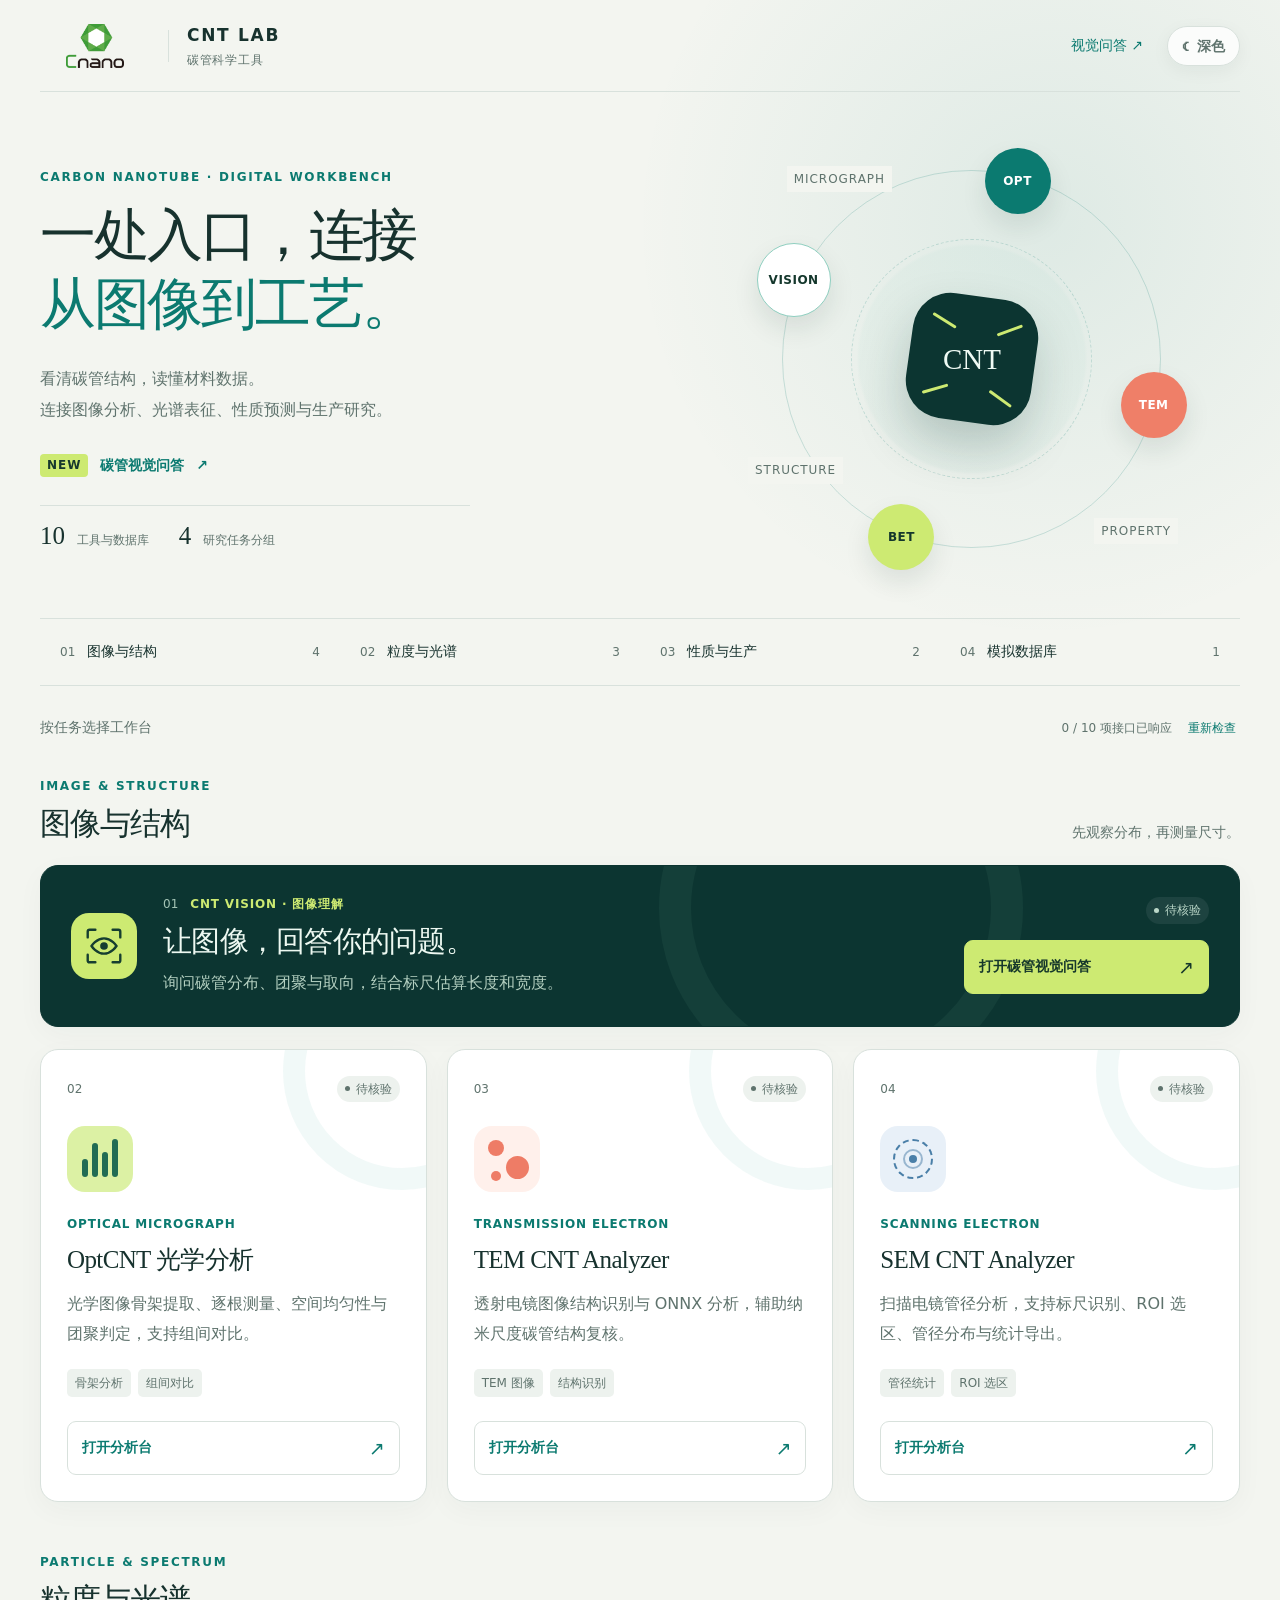
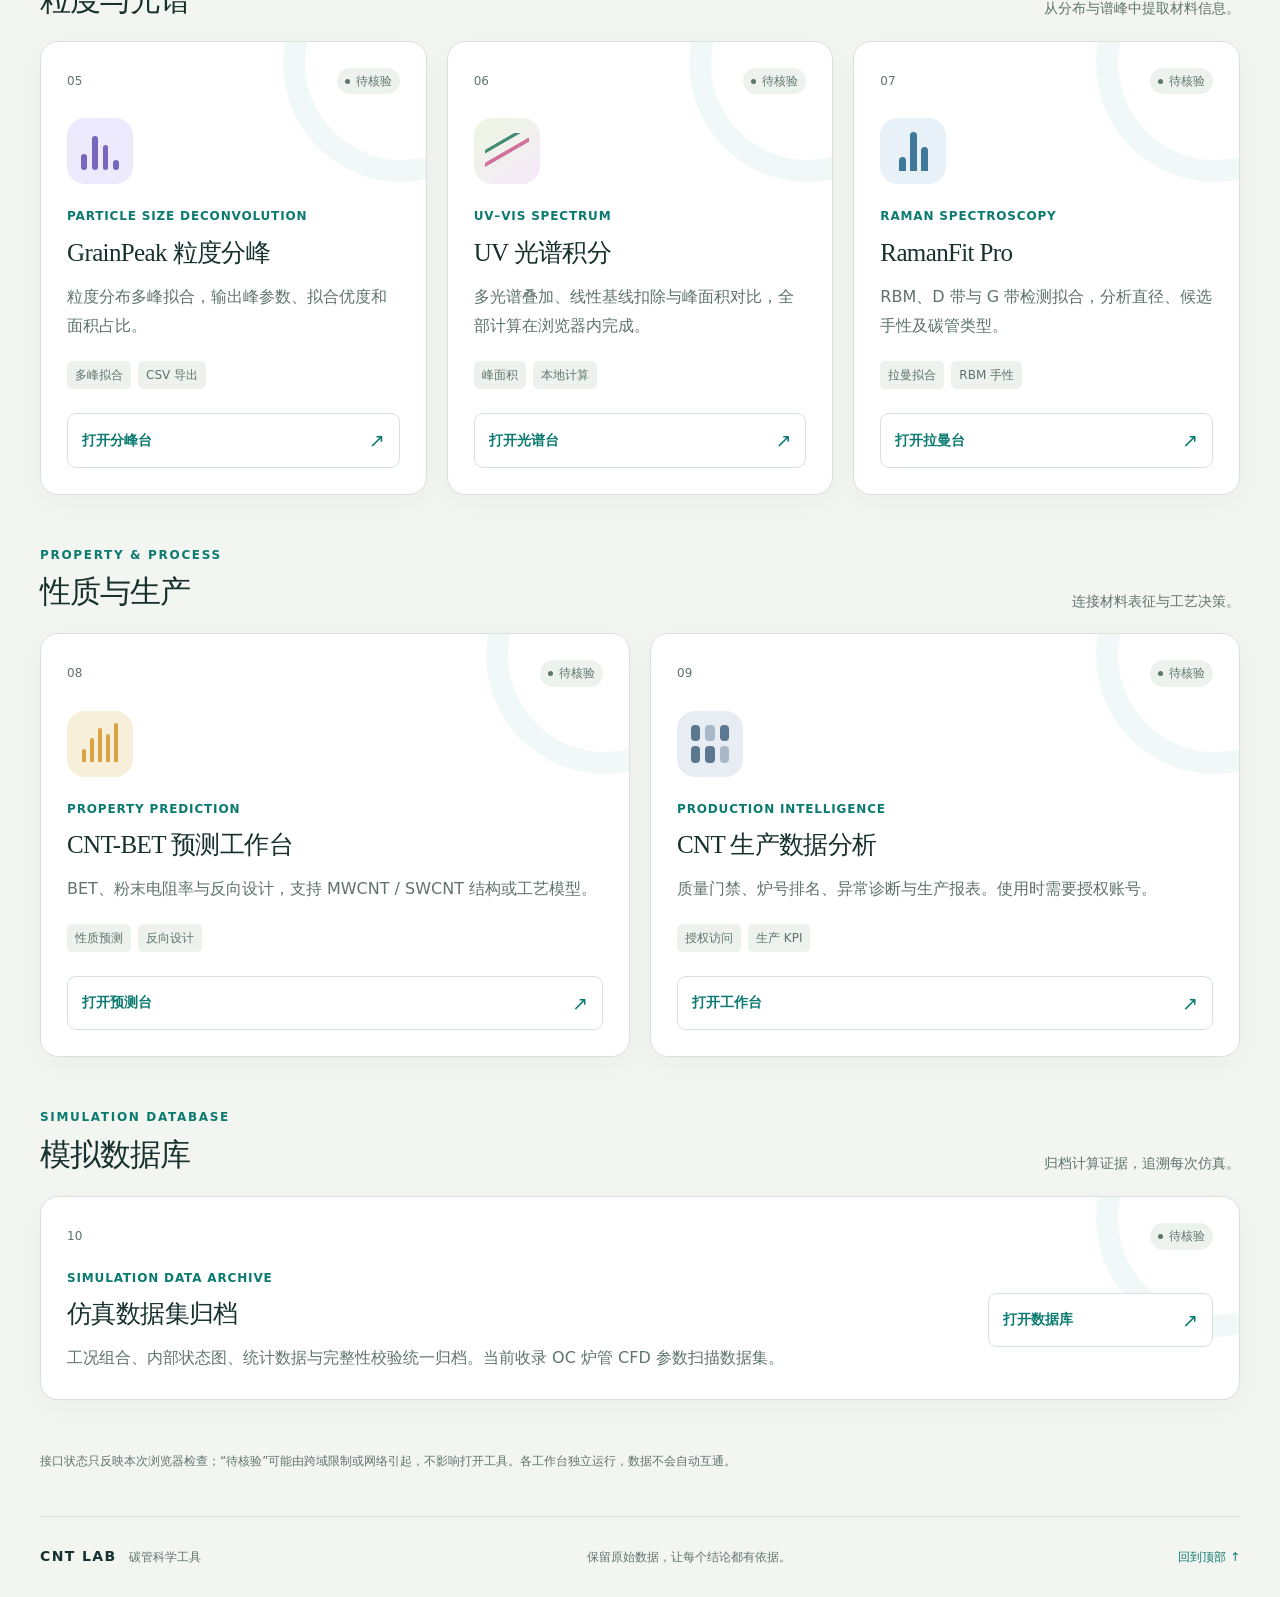
==== commit 37448fea: "Restore CNT visual identity and refine portal hierarchy" ====
--- a/index.html
+++ b/index.html
@@ -10,7 +10,7 @@
   <link rel="icon" type="image/png" href="assets/cnano-logo.png" />
   <script src="theme.js?v=20260813"></script>
   <link rel="stylesheet" href="theme.css?v=20260821b" />
-  <link rel="stylesheet" href="styles.css?v=20260911-portal" />
+  <link rel="stylesheet" href="styles.css?v=20260911-refined" />
   <script src="app.js?v=20260911-portal" defer></script>
 </head>
 <body class="portal">
@@ -21,26 +21,42 @@
   </header>
   <main id="top">
     <section class="intro shell">
-      <div class="intro-copy"><p class="eyebrow">CARBON NANOTUBE · RESEARCH WORKSPACE</p><h1>从看见结构，<br>到理解碳管。</h1><p class="lede">图像、光谱、材料性质与生产数据。<br>按研究任务，找到合适的分析工具。</p><div class="intro-meta"><span><strong>10</strong> 个工具与数据库</span><span><strong>4</strong> 类研究任务</span></div></div>
-      <aside class="vision-launch" aria-labelledby="vision-launch-title"><div class="launch-top"><span class="launch-icon" aria-hidden="true">V</span><span class="new-label">新增工作台</span></div><p class="eyebrow">CNT VISION</p><h2 id="vision-launch-title">问一问你的碳管图像</h2><p>分布是否均匀？碳管有多长、多宽？<br>上传图像，标定尺寸，再继续追问。</p><div class="launch-tags"><span>分布与团聚</span><span>长度与宽度</span><span>连续问答</span></div><a class="primary-link" href="vision/">打开视觉问答 <span aria-hidden="true">↗</span></a></aside>
+      <div class="intro-copy">
+        <p class="eyebrow">CARBON NANOTUBE · DIGITAL WORKBENCH</p>
+        <h1>一处入口，连接<br><em>从图像到工艺。</em></h1>
+        <p class="lede">看清碳管结构，读懂材料数据。<br>连接图像分析、光谱表征、性质预测与生产研究。</p>
+        <a class="vision-shortcut" href="vision/"><span class="shortcut-label">NEW</span> 碳管视觉问答 <span aria-hidden="true">↗</span></a>
+        <div class="intro-meta"><span><strong>10</strong> 工具与数据库</span><span><strong>4</strong> 研究任务分组</span></div>
+      </div>
+      <nav class="cnt-map" aria-label="CNT 研究工具快捷导航">
+        <div class="map-ring ring-outer" aria-hidden="true"></div><div class="map-ring ring-inner" aria-hidden="true"></div>
+        <a class="map-core" href="#tools" aria-label="查看全部 CNT 工具"><i aria-hidden="true"></i><i aria-hidden="true"></i><i aria-hidden="true"></i><i aria-hidden="true"></i><b>CNT</b></a>
+        <a class="map-node node-opt" href="https://opt-cnt.47.236.76.214.nip.io/?v=20260814-paste2" aria-label="打开 OptCNT 光学分析">OPT</a>
+        <a class="map-node node-tem" href="https://tem-cnt.47.236.76.214.nip.io/?v=20260814-paste" aria-label="打开 TEM 图像分析">TEM</a>
+        <a class="map-node node-bet" href="#process-tools" aria-label="查看性质预测与生产工具">BET</a>
+        <a class="map-node node-vision" href="vision/" aria-label="打开碳管视觉问答">VISION</a>
+        <span class="map-caption caption-image" aria-hidden="true">MICROGRAPH</span><span class="map-caption caption-structure" aria-hidden="true">STRUCTURE</span><span class="map-caption caption-property" aria-hidden="true">PROPERTY</span>
+      </nav>
     </section>
     <nav class="category-nav shell" aria-label="工具分类"><a href="#image-tools"><span>01</span> 图像与结构 <b>4</b></a><a href="#spectrum-tools"><span>02</span> 粒度与光谱 <b>3</b></a><a href="#process-tools"><span>03</span> 性质与生产 <b>2</b></a><a href="#simulation-tools"><span>04</span> 模拟数据库 <b>1</b></a></nav>
     <div class="tools-section shell" id="tools">
       <div class="tools-intro"><p>按任务选择工作台</p><div class="service-overview"><span id="serviceSummary" role="status">正在检查接口响应</span><button id="refreshServices" type="button">重新检查</button></div></div>
       <section class="tool-group" id="image-tools" aria-labelledby="image-title">
         <header class="group-heading"><div><p class="eyebrow">IMAGE & STRUCTURE</p><h2 id="image-title">图像与结构</h2></div><p>先观察分布，再测量尺寸。</p></header>
+        <article class="tool-card vision-feature" data-service="vision">
+          <div class="tool-symbol vision-symbol" aria-hidden="true"><svg viewBox="0 0 48 48" fill="none"><path d="M15 7H9a2 2 0 0 0-2 2v6m26-8h6a2 2 0 0 1 2 2v6M7 33v6a2 2 0 0 0 2 2h6m26-8v6a2 2 0 0 1-2 2h-6" stroke="currentColor" stroke-width="2.5" stroke-linecap="round"/><path d="M11 24s5-8 13-8 13 8 13 8-5 8-13 8-13-8-13-8Z" stroke="currentColor" stroke-width="2.5"/><circle cx="24" cy="24" r="4" fill="currentColor"/></svg></div>
+          <div class="feature-copy"><div class="feature-kicker"><span class="tool-index">01</span><p class="tool-type">CNT VISION · 图像理解</p></div><h3>让图像，回答你的问题。</h3><p class="tool-description">询问碳管分布、团聚与取向，结合标尺估算长度和宽度。</p></div>
+          <div class="feature-action"><span class="status-pill checking"><i></i><b>检查中</b></span><a class="tool-link" href="vision/"><span>打开碳管视觉问答</span><b aria-hidden="true">↗</b></a></div>
+        </article>
         <div class="tool-grid image-grid">
-          <article class="tool-card vision-card" data-service="vision">
-            <div class="card-top"><span class="tool-index">01</span><span class="status-pill checking"><i></i><b>检查中</b></span></div><span class="tool-icon vision-icon" aria-hidden="true">AI</span><p class="tool-type">VISION LANGUAGE MODEL</p><h3>碳管视觉问答</h3><p class="tool-description">与显微图像对话，判断分布、团聚与取向，结合标尺估算长度和宽度。</p><div class="tag-row"><span>图像问答</span><span>尺寸估算</span></div><a class="tool-link" href="vision/"><span>打开视觉问答</span><b aria-hidden="true">↗</b></a>
-          </article>
           <article class="tool-card" data-service="opt">
-            <div class="card-top"><span class="tool-index">02</span><span class="status-pill checking"><i></i><b>检查中</b></span></div><span class="tool-icon" aria-hidden="true">OPT</span><p class="tool-type">OPTICAL MICROGRAPH</p><h3>OptCNT 光学分析</h3><p class="tool-description">光学图像骨架提取、逐根测量、空间均匀性与团聚判定，支持组间对比。</p><div class="tag-row"><span>骨架分析</span><span>组间对比</span></div><a class="tool-link" href="https://opt-cnt.47.236.76.214.nip.io/?v=20260814-paste2"><span>打开分析台</span><b aria-hidden="true">↗</b></a>
+            <div class="card-top"><span class="tool-index">02</span><span class="status-pill checking"><i></i><b>检查中</b></span></div><div class="tool-symbol optical-symbol" aria-hidden="true"><i></i><i></i><i></i><i></i></div><p class="tool-type">OPTICAL MICROGRAPH</p><h3>OptCNT 光学分析</h3><p class="tool-description">光学图像骨架提取、逐根测量、空间均匀性与团聚判定，支持组间对比。</p><div class="tag-row"><span>骨架分析</span><span>组间对比</span></div><a class="tool-link" href="https://opt-cnt.47.236.76.214.nip.io/?v=20260814-paste2"><span>打开分析台</span><b aria-hidden="true">↗</b></a>
           </article>
           <article class="tool-card" data-service="tem">
-            <div class="card-top"><span class="tool-index">03</span><span class="status-pill checking"><i></i><b>检查中</b></span></div><span class="tool-icon" aria-hidden="true">TEM</span><p class="tool-type">TRANSMISSION ELECTRON</p><h3>TEM CNT Analyzer</h3><p class="tool-description">透射电镜图像结构识别与 ONNX 分析，辅助纳米尺度碳管结构复核。</p><div class="tag-row"><span>TEM 图像</span><span>结构识别</span></div><a class="tool-link" href="https://tem-cnt.47.236.76.214.nip.io/?v=20260814-paste"><span>打开分析台</span><b aria-hidden="true">↗</b></a>
+            <div class="card-top"><span class="tool-index">03</span><span class="status-pill checking"><i></i><b>检查中</b></span></div><div class="tool-symbol tem-symbol" aria-hidden="true"><span></span><span></span><span></span></div><p class="tool-type">TRANSMISSION ELECTRON</p><h3>TEM CNT Analyzer</h3><p class="tool-description">透射电镜图像结构识别与 ONNX 分析，辅助纳米尺度碳管结构复核。</p><div class="tag-row"><span>TEM 图像</span><span>结构识别</span></div><a class="tool-link" href="https://tem-cnt.47.236.76.214.nip.io/?v=20260814-paste"><span>打开分析台</span><b aria-hidden="true">↗</b></a>
           </article>
           <article class="tool-card" data-service="sem">
-            <div class="card-top"><span class="tool-index">04</span><span class="status-pill checking"><i></i><b>检查中</b></span></div><span class="tool-icon" aria-hidden="true">SEM</span><p class="tool-type">SCANNING ELECTRON</p><h3>SEM CNT Analyzer</h3><p class="tool-description">扫描电镜管径分析，支持标尺识别、ROI 选区、管径分布与统计导出。</p><div class="tag-row"><span>管径统计</span><span>ROI 选区</span></div><a class="tool-link" href="https://sem.47.236.76.214.nip.io/?v=20260821"><span>打开分析台</span><b aria-hidden="true">↗</b></a>
+            <div class="card-top"><span class="tool-index">04</span><span class="status-pill checking"><i></i><b>检查中</b></span></div><div class="tool-symbol sem-symbol" aria-hidden="true"><i></i><i></i><i></i></div><p class="tool-type">SCANNING ELECTRON</p><h3>SEM CNT Analyzer</h3><p class="tool-description">扫描电镜管径分析，支持标尺识别、ROI 选区、管径分布与统计导出。</p><div class="tag-row"><span>管径统计</span><span>ROI 选区</span></div><a class="tool-link" href="https://sem.47.236.76.214.nip.io/?v=20260821"><span>打开分析台</span><b aria-hidden="true">↗</b></a>
           </article>
         </div>
       </section>
@@ -48,13 +64,13 @@
         <header class="group-heading"><div><p class="eyebrow">PARTICLE & SPECTRUM</p><h2 id="spectrum-title">粒度与光谱</h2></div><p>从分布与谱峰中提取材料信息。</p></header>
         <div class="tool-grid">
           <article class="tool-card" data-service="grain">
-            <div class="card-top"><span class="tool-index">05</span><span class="status-pill checking"><i></i><b>检查中</b></span></div><span class="tool-icon warm-icon" aria-hidden="true">PSD</span><p class="tool-type">PARTICLE SIZE DECONVOLUTION</p><h3>GrainPeak 粒度分峰</h3><p class="tool-description">粒度分布多峰拟合，输出峰参数、拟合优度和面积占比。</p><div class="tag-row"><span>多峰拟合</span><span>CSV 导出</span></div><a class="tool-link" href="https://grain-peak.47.236.76.214.nip.io/"><span>打开分峰台</span><b aria-hidden="true">↗</b></a>
+            <div class="card-top"><span class="tool-index">05</span><span class="status-pill checking"><i></i><b>检查中</b></span></div><div class="tool-symbol grain-symbol" aria-hidden="true"><i></i><i></i><i></i><i></i></div><p class="tool-type">PARTICLE SIZE DECONVOLUTION</p><h3>GrainPeak 粒度分峰</h3><p class="tool-description">粒度分布多峰拟合，输出峰参数、拟合优度和面积占比。</p><div class="tag-row"><span>多峰拟合</span><span>CSV 导出</span></div><a class="tool-link" href="https://grain-peak.47.236.76.214.nip.io/"><span>打开分峰台</span><b aria-hidden="true">↗</b></a>
           </article>
           <article class="tool-card" data-service="uv">
-            <div class="card-top"><span class="tool-index">06</span><span class="status-pill checking"><i></i><b>检查中</b></span></div><span class="tool-icon warm-icon" aria-hidden="true">UV</span><p class="tool-type">UV–VIS SPECTRUM</p><h3>UV 光谱积分</h3><p class="tool-description">多光谱叠加、线性基线扣除与峰面积对比，全部计算在浏览器内完成。</p><div class="tag-row"><span>峰面积</span><span>本地计算</span></div><a class="tool-link" href="https://uv-spectrum.47.236.76.214.nip.io/"><span>打开光谱台</span><b aria-hidden="true">↗</b></a>
+            <div class="card-top"><span class="tool-index">06</span><span class="status-pill checking"><i></i><b>检查中</b></span></div><div class="tool-symbol uv-symbol" aria-hidden="true"><i></i></div><p class="tool-type">UV–VIS SPECTRUM</p><h3>UV 光谱积分</h3><p class="tool-description">多光谱叠加、线性基线扣除与峰面积对比，全部计算在浏览器内完成。</p><div class="tag-row"><span>峰面积</span><span>本地计算</span></div><a class="tool-link" href="https://uv-spectrum.47.236.76.214.nip.io/"><span>打开光谱台</span><b aria-hidden="true">↗</b></a>
           </article>
           <article class="tool-card" data-service="raman">
-            <div class="card-top"><span class="tool-index">07</span><span class="status-pill checking"><i></i><b>检查中</b></span></div><span class="tool-icon warm-icon" aria-hidden="true">R</span><p class="tool-type">RAMAN SPECTROSCOPY</p><h3>RamanFit Pro</h3><p class="tool-description">RBM、D 带与 G 带检测拟合，分析直径、候选手性及碳管类型。</p><div class="tag-row"><span>拉曼拟合</span><span>RBM 手性</span></div><a class="tool-link" href="https://raman.47.236.76.214.nip.io/"><span>打开拉曼台</span><b aria-hidden="true">↗</b></a>
+            <div class="card-top"><span class="tool-index">07</span><span class="status-pill checking"><i></i><b>检查中</b></span></div><div class="tool-symbol raman-symbol" aria-hidden="true"><i></i><i></i><i></i></div><p class="tool-type">RAMAN SPECTROSCOPY</p><h3>RamanFit Pro</h3><p class="tool-description">RBM、D 带与 G 带检测拟合，分析直径、候选手性及碳管类型。</p><div class="tag-row"><span>拉曼拟合</span><span>RBM 手性</span></div><a class="tool-link" href="https://raman.47.236.76.214.nip.io/"><span>打开拉曼台</span><b aria-hidden="true">↗</b></a>
           </article>
         </div>
       </section>
@@ -62,10 +78,10 @@
         <header class="group-heading"><div><p class="eyebrow">PROPERTY & PROCESS</p><h2 id="process-title">性质与生产</h2></div><p>连接材料表征与工艺决策。</p></header>
         <div class="tool-grid pair-grid">
           <article class="tool-card" data-service="bet">
-            <div class="card-top"><span class="tool-index">08</span><span class="status-pill checking"><i></i><b>检查中</b></span></div><span class="tool-icon blue-icon" aria-hidden="true">BET</span><p class="tool-type">PROPERTY PREDICTION</p><h3>CNT-BET 预测工作台</h3><p class="tool-description">BET、粉末电阻率与反向设计，支持 MWCNT / SWCNT 结构或工艺模型。</p><div class="tag-row"><span>性质预测</span><span>反向设计</span></div><a class="tool-link" href="https://47.236.76.214.nip.io/?v=20260814-paste"><span>打开预测台</span><b aria-hidden="true">↗</b></a>
+            <div class="card-top"><span class="tool-index">08</span><span class="status-pill checking"><i></i><b>检查中</b></span></div><div class="tool-symbol bet-symbol" aria-hidden="true"><span></span><span></span><span></span><span></span><span></span></div><p class="tool-type">PROPERTY PREDICTION</p><h3>CNT-BET 预测工作台</h3><p class="tool-description">BET、粉末电阻率与反向设计，支持 MWCNT / SWCNT 结构或工艺模型。</p><div class="tag-row"><span>性质预测</span><span>反向设计</span></div><a class="tool-link" href="https://47.236.76.214.nip.io/?v=20260814-paste"><span>打开预测台</span><b aria-hidden="true">↗</b></a>
           </article>
           <article class="tool-card" data-service="production">
-            <div class="card-top"><span class="tool-index">09</span><span class="status-pill checking"><i></i><b>检查中</b></span></div><span class="tool-icon blue-icon" aria-hidden="true">DATA</span><p class="tool-type">PRODUCTION INTELLIGENCE</p><h3>CNT 生产数据分析</h3><p class="tool-description">质量门禁、炉号排名、异常诊断与生产报表。使用时需要授权账号。</p><div class="tag-row"><span>授权访问</span><span>生产 KPI</span></div><a class="tool-link" href="https://cnt-analysis.47.236.76.214.nip.io/"><span>打开工作台</span><b aria-hidden="true">↗</b></a>
+            <div class="card-top"><span class="tool-index">09</span><span class="status-pill checking"><i></i><b>检查中</b></span></div><div class="tool-symbol production-symbol" aria-hidden="true"><i></i><i></i><i></i><i></i><i></i><i></i></div><p class="tool-type">PRODUCTION INTELLIGENCE</p><h3>CNT 生产数据分析</h3><p class="tool-description">质量门禁、炉号排名、异常诊断与生产报表。使用时需要授权账号。</p><div class="tag-row"><span>授权访问</span><span>生产 KPI</span></div><a class="tool-link" href="https://cnt-analysis.47.236.76.214.nip.io/"><span>打开工作台</span><b aria-hidden="true">↗</b></a>
           </article>
         </div>
       </section>
--- a/styles.css
+++ b/styles.css
@@ -1,5 +1,148 @@
-*{box-sizing:border-box}html{scroll-behavior:smooth;scroll-padding-top:28px}body{margin:0;min-width:320px;font-family:Inter,"Segoe UI","Microsoft YaHei",system-ui,sans-serif;font-size:16px;line-height:1.65}a{color:inherit;text-decoration:none}button{font:inherit;cursor:pointer}button:disabled{cursor:wait;opacity:.6}h1,h2,h3,p{margin:0}button,a{ -webkit-tap-highlight-color:transparent}a:focus-visible,button:focus-visible{outline:3px solid var(--teal);outline-offset:5px}.shell{width:min(1320px,calc(100% - 64px));margin:auto}.skip-link{position:absolute;top:-70px;left:20px;background:var(--surface);padding:12px;z-index:20}.skip-link:focus{top:10px}.site-header{min-height:90px;display:flex;align-items:center;justify-content:space-between;border-bottom:1px solid var(--line);gap:20px}.brand{display:flex;align-items:center;gap:18px}.cnano-logo{width:112px;height:44px;object-fit:contain}.brand-divider{height:32px;width:1px;background:var(--line)}.brand strong{font-size:18px;letter-spacing:.08em}.brand small{display:block;font-size:12px;color:var(--muted);letter-spacing:.08em}.header-actions{display:flex;align-items:center;gap:20px}.header-link{font-size:14px;color:var(--teal);font-weight:600}.theme-toggle{font-size:14px;min-height:40px;padding:0 14px}.intro{display:grid;grid-template-columns:1fr 1fr;gap:64px;padding-block:48px;align-items:center}.eyebrow{color:var(--teal);font-size:12px;font-weight:700;letter-spacing:.12em;margin-bottom:10px}.intro h1{font:500 clamp(34px,4.4vw,60px)/1.22 Georgia,"Noto Serif SC",serif;letter-spacing:-.03em}.lede{font-size:16px;color:var(--muted);line-height:1.9;margin-top:20px}.intro-meta{display:flex;gap:28px;flex-wrap:wrap;color:var(--muted);font-size:14px;margin-top:24px}.intro-meta strong{font-size:22px;color:var(--ink);font-weight:600;margin-right:5px}.vision-launch{padding:26px 30px;border-radius:18px;color:#eff9f4;background:#0c3531}.launch-top{display:flex;justify-content:space-between;align-items:center;margin-bottom:15px}.launch-icon{display:grid;place-items:center;width:42px;height:42px;border:1px solid #557969;border-radius:12px;color:var(--lime);font:28px Georgia,serif}.new-label{font-size:12px;color:#d1eb83;border:1px solid #5f7748;border-radius:30px;padding:3px 10px}.vision-launch .eyebrow{color:#95c6b7;margin-bottom:6px}.vision-launch h2{font-size:26px;font-weight:550}.vision-launch>p:not(.eyebrow){font-size:15px;color:#b2cfc2;line-height:1.85;margin-top:10px}.launch-tags{display:flex;gap:18px;flex-wrap:wrap;font-size:12px;color:#b9d6c9;margin-top:20px}.primary-link{display:flex;align-items:center;justify-content:space-between;background:#cdea72;color:#17372c;padding:11px 16px;border-radius:8px;font-size:15px;font-weight:650;margin-top:20px;transition:background .2s}.primary-link:hover{background:#dff496}.primary-link span{font-size:20px}.category-nav{display:grid;grid-template-columns:repeat(4,minmax(0,1fr));gap:1px;background:var(--line);border:1px solid var(--line);border-radius:12px;overflow:hidden}.category-nav a{display:flex;align-items:center;gap:12px;padding:18px;background:var(--surface);font-size:14px;font-weight:600;transition:background .2s}.category-nav a:hover{background:var(--surface-soft)}.category-nav span{font-size:12px;font-weight:400;color:var(--muted)}.category-nav b{margin-left:auto;font-size:12px;font-weight:500;color:var(--muted);padding:0 7px;background:var(--surface-soft);border-radius:20px}.tools-section{padding-block:28px 40px}.tools-intro{display:flex;align-items:center;justify-content:space-between;gap:16px;margin-bottom:32px;color:var(--muted);font-size:14px}.service-overview{display:flex;gap:12px;align-items:center;font-size:12px}.service-overview button{border:0;background:none;color:var(--teal);font-size:12px;padding:4px}.tool-group{margin-bottom:42px;scroll-margin-top:24px}.group-heading{display:flex;align-items:end;justify-content:space-between;gap:24px;margin-bottom:18px}.group-heading .eyebrow{font-size:12px;margin-bottom:4px}.group-heading h2{font-size:26px;font-weight:550;letter-spacing:-.02em}.group-heading>p{font-size:14px;color:var(--muted)}.tool-grid{display:grid;grid-template-columns:repeat(3,minmax(0,1fr));gap:16px}.image-grid{grid-template-columns:repeat(4,minmax(0,1fr))}.pair-grid{grid-template-columns:repeat(2,minmax(0,1fr))}.tool-card{display:flex;flex-direction:column;min-width:0;padding:22px;border:1px solid var(--line);border-radius:14px;background:var(--surface);transition:transform .2s,border-color .2s,box-shadow .2s}.tool-card:hover{transform:translateY(-3px);border-color:var(--mint);box-shadow:0 12px 32px rgba(17,50,44,.07)}.vision-card{border-color:var(--teal);background:linear-gradient(145deg,var(--surface),var(--surface-soft))}.card-top{display:flex;align-items:center;justify-content:space-between;gap:10px;margin-bottom:22px}.tool-index{font-size:12px;color:var(--muted);font-variant-numeric:tabular-nums}.status-pill{display:inline-flex;gap:6px;align-items:center;border-radius:30px;padding:3px 8px;font-size:12px;white-space:nowrap}.status-pill b{font-weight:500}.status-pill i{width:5px;height:5px;background:currentColor;border-radius:50%}.status-pill.checking,.status-pill.unknown{color:var(--muted);background:var(--surface-soft)}.tool-icon{display:grid;place-items:center;width:48px;height:48px;margin-bottom:18px;border-radius:12px;background:var(--surface-soft);color:var(--teal);font-size:14px;font-weight:700;letter-spacing:.02em}.vision-icon{color:#17372c;background:var(--lime)}.warm-icon{color:var(--coral)}.blue-icon{color:var(--teal)}.tool-type{font-size:12px;font-weight:600;letter-spacing:.045em;color:var(--muted);margin-bottom:6px}.tool-card h3{font-size:19px;font-weight:600;line-height:1.5;margin-bottom:10px}.tool-description{font-size:14px;line-height:1.85;color:var(--muted);margin-bottom:16px}.tag-row{display:flex;gap:6px;flex-wrap:wrap;margin-top:auto;margin-bottom:20px}.tag-row span{font-size:12px;padding:3px 8px;border-radius:5px;color:var(--muted);background:var(--surface-soft)}.tool-link{display:flex;align-items:center;justify-content:space-between;gap:12px;padding:12px 0 0;border:0;border-top:1px solid var(--line);border-radius:0;background:transparent;font-size:14px;font-weight:600;color:var(--teal);min-height:40px}.tool-link:hover{background:transparent;color:var(--ink);border-color:var(--line)}.tool-link b{font-size:19px;font-weight:400}.archive-card .card-top{margin-bottom:14px}.archive-body{display:grid;grid-template-columns:1fr 210px;gap:50px;align-items:center}.archive-body .tool-description{max-width:760px;margin-bottom:0}.archive-body .tool-link{padding:12px 16px;border:1px solid var(--line);border-radius:8px;background:var(--surface-soft)}.service-note{font-size:12px;line-height:1.85;color:var(--muted);max-width:850px}.site-footer{display:flex;align-items:center;justify-content:space-between;gap:24px;flex-wrap:wrap;border-top:1px solid var(--line);padding-block:28px;color:var(--muted);font-size:12px}.site-footer strong{color:var(--ink);font-size:14px;letter-spacing:.1em;margin-right:12px}.site-footer a{color:var(--teal)}
-@media(max-width:1150px){.image-grid{grid-template-columns:repeat(2,minmax(0,1fr))}.intro{gap:40px}.tool-card{padding:20px}.category-nav a{gap:8px;padding:15px}.tool-card h3{font-size:18px}}
-@media(max-width:800px){.shell{width:calc(100% - 36px)}.intro{grid-template-columns:1fr;gap:26px;padding-block:32px}.intro h1 br{display:none}.intro h1{font-size:36px}.lede br{display:none}.intro-meta{margin-top:16px}.vision-launch{padding:22px}.category-nav{grid-template-columns:repeat(2,minmax(0,1fr))}.tool-grid{grid-template-columns:repeat(2,minmax(0,1fr))}.group-heading{align-items:start;flex-direction:column;gap:6px}.group-heading>p{font-size:14px}.tools-intro{align-items:start;flex-direction:column;gap:8px}.archive-body{grid-template-columns:1fr;gap:18px}.archive-body .tool-link{width:100%}.site-footer{gap:12px}.site-footer p{flex-basis:100%;order:2}}
-@media(max-width:520px){.site-header{min-height:76px}.cnano-logo{width:84px;height:36px}.brand{gap:10px}.brand strong{font-size:15px}.brand small{font-size:12px}.header-actions{gap:10px}.header-link{display:none}.brand-divider{height:28px}.tool-grid{grid-template-columns:1fr}.tool-card{padding:20px}.card-top{margin-bottom:16px}.tool-icon{margin-bottom:12px}.tool-card h3{font-size:20px}.tool-description{font-size:15px}.tool-link{font-size:15px}.intro h1{font-size:32px}.vision-launch h2{font-size:24px}.category-nav a{font-size:14px;padding:13px 11px;gap:6px}.category-nav span{display:none}.group-heading h2{font-size:24px}.service-overview{flex-wrap:wrap}}
-@media(prefers-reduced-motion:reduce){html{scroll-behavior:auto}*,*::before,*::after{transition:none!important;animation:none!important}}
+* { box-sizing: border-box; }
+html { scroll-behavior: smooth; scroll-padding-top: 28px; }
+body { margin: 0; min-width: 320px; font: 16px/1.7 Inter, "Segoe UI", "Microsoft YaHei", system-ui, sans-serif; }
+a { color: inherit; text-decoration: none; }
+button { font: inherit; cursor: pointer; }
+button:disabled { cursor: wait; opacity: .6; }
+h1, h2, h3, p { margin: 0; }
+a, button { -webkit-tap-highlight-color: transparent; }
+a:focus-visible, button:focus-visible { outline: 3px solid var(--teal); outline-offset: 5px; }
+.shell { width: min(1240px, calc(100% - 80px)); margin-inline: auto; }
+.skip-link { position: absolute; top: -70px; left: 20px; background: var(--surface); padding: 12px; z-index: 20; }
+.skip-link:focus { top: 10px; }
+.site-header { display: flex; min-height: 92px; align-items: center; justify-content: space-between; gap: 24px; border-bottom: 1px solid var(--line); }
+.brand { display: flex; align-items: center; gap: 18px; }
+.cnano-logo { width: 110px; height: 44px; object-fit: contain; }
+.brand-divider { width: 1px; height: 32px; background: var(--line); }
+.brand strong { font-size: 17px; letter-spacing: .1em; }
+.brand small { display: block; font-size: 12px; color: var(--muted); letter-spacing: .06em; }
+.header-actions { display: flex; align-items: center; gap: 24px; }
+.header-link { font-size: 14px; color: var(--teal); }
+.theme-toggle { font-size: 14px; min-height: 40px; padding-inline: 14px; }
+.intro { display: grid; grid-template-columns: 1.15fr 1fr; align-items: center; gap: 46px; padding-block: 52px 44px; }
+.eyebrow { color: var(--teal); font-size: 12px; font-weight: 750; letter-spacing: .14em; margin-bottom: 13px; }
+.intro h1 { font: 500 clamp(40px, 4.4vw, 64px)/1.23 Georgia, "Noto Serif SC", serif; letter-spacing: -.04em; }
+.intro h1 em { color: var(--teal); font-style: normal; }
+.lede { margin-top: 24px; color: var(--muted); font-size: 16px; line-height: 1.95; }
+.vision-shortcut { display: inline-flex; align-items: center; gap: 12px; margin-top: 22px; color: var(--teal); font-size: 14px; font-weight: 650; padding-block: 6px; }
+.vision-shortcut:hover { text-decoration: underline; text-underline-offset: 5px; }
+.shortcut-label { padding: 1px 7px; border-radius: 4px; font-size: 12px; color: #16382d; background: var(--lime); letter-spacing: .08em; }
+.intro-meta { display: flex; gap: 30px; margin-top: 22px; padding-top: 16px; border-top: 1px solid var(--line); max-width: 430px; font-size: 12px; color: var(--muted); }
+.intro-meta strong { display: inline-block; margin-right: 8px; font: 25px Georgia, serif; color: var(--ink); }
+.cnt-map { position: relative; width: min(430px, 100%); aspect-ratio: 1; margin: auto; isolation: isolate; background: radial-gradient(circle, color-mix(in srgb, var(--mint) 16%, transparent) 0 17%, color-mix(in srgb, var(--mint) 7%, transparent) 18% 37%, transparent 38%); border-radius: 50%; }
+.map-ring { position: absolute; border: 1px solid color-mix(in srgb, var(--teal) 19%, transparent); border-radius: 50%; pointer-events: none; }
+.ring-outer { inset: 6%; }
+.ring-inner { inset: 22%; border-style: dashed; animation: orbit-ring 45s linear infinite; }
+.map-core { position: absolute; left: 50%; top: 50%; display: grid; place-items: center; width: 126px; height: 126px; background: #0c3531; border-radius: 38px; color: #effaf4; box-shadow: 0 24px 48px rgba(12, 53, 49, .22); transform: translate(-50%, -50%) rotate(8deg); }
+.map-core b { font: 29px Georgia, serif; transform: rotate(-8deg); }
+.map-core i { position: absolute; width: 27px; height: 3px; border-radius: 3px; background: var(--lime); }
+.map-core i:nth-child(1) { top: 27px; left: 17px; transform: rotate(24deg); }
+.map-core i:nth-child(2) { top: 28px; right: 16px; transform: rotate(-28deg); }
+.map-core i:nth-child(3) { bottom: 27px; left: 17px; transform: rotate(-24deg); }
+.map-core i:nth-child(4) { bottom: 26px; right: 16px; transform: rotate(28deg); }
+.map-node { position: absolute; display: grid; place-items: center; width: 66px; height: 66px; border-radius: 50%; font-size: 12px; font-weight: 750; letter-spacing: .04em; box-shadow: 0 12px 26px rgba(18, 50, 40, .1); transition: transform .2s, box-shadow .2s; }
+.map-node:hover { transform: translateY(-4px); box-shadow: 0 18px 30px rgba(18, 50, 40, .18); }
+.node-opt { top: 1%; left: 53%; color: white; background: #0b7a70; }
+.node-tem { right: 0; top: 53%; color: #fff; background: #ef7f68; }
+.node-bet { bottom: 1%; left: 26%; color: #14372c; background: #cdea72; }
+.node-vision { top: 23%; left: 0; width: 74px; height: 74px; color: #14372c; background: var(--surface); border: 1px solid var(--mint); }
+:root[data-theme="dark"] .node-vision { color: var(--teal); }
+.map-caption { position: absolute; color: var(--muted); font-size: 12px; letter-spacing: .08em; background: var(--paper); padding: 3px 7px; }
+.caption-image { left: 7%; top: 5%; }
+.caption-structure { left: -2%; bottom: 21%; }
+.caption-property { right: 2%; bottom: 7%; }
+@keyframes orbit-ring { to { transform: rotate(360deg); } }
+.category-nav { display: grid; grid-template-columns: repeat(4, minmax(0, 1fr)); border-block: 1px solid var(--line); padding-block: 4px; }
+.category-nav a { display: flex; align-items: center; gap: 12px; padding: 17px 20px; font-size: 14px; border-radius: 8px; transition: background .2s; }
+.category-nav a:hover { background: var(--surface); }
+.category-nav span { color: var(--muted); font-size: 12px; }
+.category-nav b { font-size: 12px; color: var(--muted); font-weight: 500; margin-left: auto; }
+.tools-section { padding-block: 28px 44px; }
+.tools-intro { display: flex; justify-content: space-between; align-items: center; gap: 16px; color: var(--muted); font-size: 14px; margin-bottom: 34px; }
+.service-overview { display: flex; gap: 12px; align-items: center; font-size: 12px; }
+.service-overview button { border: 0; background: none; padding: 4px; color: var(--teal); font-size: 12px; }
+.tool-group { margin-bottom: 50px; scroll-margin-top: 28px; }
+.group-heading { display: flex; justify-content: space-between; align-items: end; gap: 24px; margin-bottom: 20px; }
+.group-heading .eyebrow { margin-bottom: 5px; font-size: 12px; }
+.group-heading h2 { font: 500 31px/1.4 Georgia, "Noto Serif SC", serif; letter-spacing: -.03em; }
+.group-heading > p { color: var(--muted); font-size: 14px; }
+.tool-grid { display: grid; grid-template-columns: repeat(3, minmax(0, 1fr)); gap: 20px; }
+.pair-grid { grid-template-columns: repeat(2, minmax(0, 1fr)); }
+.tool-card { position: relative; display: flex; flex-direction: column; min-width: 0; padding: 26px; border: 1px solid var(--line); border-radius: 18px; background: var(--surface); overflow: hidden; box-shadow: 0 8px 28px rgba(18, 50, 45, .035); transition: transform .22s, border-color .22s, box-shadow .22s; }
+.tool-card::after { content: ""; position: absolute; width: 194px; height: 194px; border: 22px solid color-mix(in srgb, var(--mint) 12%, transparent); border-radius: 50%; top: -98px; right: -95px; pointer-events: none; }
+.tool-card > * { position: relative; z-index: 1; }
+.tool-card:hover { transform: translateY(-4px); border-color: var(--mint); box-shadow: 0 17px 36px rgba(18, 50, 45, .08); }
+.card-top { display: flex; align-items: center; justify-content: space-between; gap: 12px; }
+.tool-index { font-size: 12px; color: var(--muted); font-variant-numeric: tabular-nums; }
+.status-pill { display: inline-flex; align-items: center; gap: 6px; border-radius: 30px; padding: 3px 8px; font-size: 12px; white-space: nowrap; }
+.status-pill b { font-weight: 500; }
+.status-pill i { width: 5px; height: 5px; border-radius: 50%; background: currentColor; }
+.status-pill.checking, .status-pill.unknown { color: var(--muted); background: var(--surface-soft); }
+.tool-type { color: var(--teal); font-size: 12px; font-weight: 650; letter-spacing: .07em; margin-bottom: 8px; }
+.tool-card h3 { font: 500 25px/1.4 Georgia, "Noto Serif SC", serif; letter-spacing: -.025em; margin-bottom: 12px; }
+.tool-description { color: var(--muted); font-size: 16px; line-height: 1.85; margin-bottom: 20px; }
+.tag-row { display: flex; flex-wrap: wrap; gap: 7px; margin-top: auto; margin-bottom: 24px; }
+.tag-row span { color: var(--muted); background: var(--surface-soft); font-size: 12px; border-radius: 5px; padding: 4px 8px; }
+.tool-link { display: flex; align-items: center; justify-content: space-between; min-height: 46px; gap: 18px; padding: 10px 14px; border: 1px solid var(--line); border-radius: 9px; color: var(--teal); background: var(--surface); font-size: 14px; font-weight: 650; }
+.tool-link:hover { color: #14352b; background: var(--lime); border-color: var(--lime); }
+.tool-link b { font-size: 19px; font-weight: 400; }
+.tool-symbol { position: relative; width: 66px; height: 66px; margin: 24px 0 22px; border-radius: 18px; flex-shrink: 0; }
+.optical-symbol { display: flex; align-items: flex-end; justify-content: center; gap: 4px; padding: 15px; background: #dcf1a4; }
+.optical-symbol i { width: 6px; border-radius: 4px; background: #226c54; }
+.optical-symbol i:nth-child(1) { height: 18px; }.optical-symbol i:nth-child(2) { height: 34px; }.optical-symbol i:nth-child(3) { height: 25px; }.optical-symbol i:nth-child(4) { height: 38px; }
+.tem-symbol { background: #fff0eb; }.tem-symbol span { position: absolute; border-radius: 50%; background: #ee7c66; }
+.tem-symbol span:nth-child(1) { width: 16px; height: 16px; top: 14px; left: 14px; }.tem-symbol span:nth-child(2) { width: 23px; height: 23px; right: 11px; bottom: 13px; }.tem-symbol span:nth-child(3) { width: 10px; height: 10px; left: 17px; bottom: 11px; }
+.sem-symbol { background: #e8f0f8; }.sem-symbol i { position: absolute; border: 2px dashed #4a7fa8; border-radius: 50%; }.sem-symbol i:nth-child(1) { inset: 13px; }.sem-symbol i:nth-child(2) { inset: 23px; border-style: solid; opacity: .5; }.sem-symbol i:nth-child(3) { inset: 29px; width: 8px; height: 8px; border: 0; background: #4a7fa8; }
+.grain-symbol { display: flex; align-items: flex-end; justify-content: center; gap: 5px; padding: 14px; background: #eeeafd; }.grain-symbol i { width: 7px; border-radius: 7px; background: #7767bf; }.grain-symbol i:nth-child(1) { height: 16px; }.grain-symbol i:nth-child(2) { height: 34px; }.grain-symbol i:nth-child(3) { height: 25px; }.grain-symbol i:nth-child(4) { height: 10px; }
+.uv-symbol { background: linear-gradient(145deg, #edf7e1, #f5e9fa); }.uv-symbol i { position: absolute; inset: 15px 11px; background: linear-gradient(150deg, transparent 0 27%, #458d77 28% 33%, transparent 34% 48%, #d3729b 49% 55%, transparent 56%); }
+.raman-symbol { display: flex; align-items: flex-end; justify-content: center; gap: 4px; padding: 13px; background: #e7f1f7; }.raman-symbol i { width: 7px; border-radius: 5px 5px 0 0; background: #3f7898; }.raman-symbol i:nth-child(1) { height: 14px; }.raman-symbol i:nth-child(2) { height: 39px; }.raman-symbol i:nth-child(3) { height: 24px; }
+.bet-symbol { display: flex; align-items: flex-end; justify-content: center; gap: 4px; padding: 15px; background: #f8efdb; }.bet-symbol span { width: 5px; border-radius: 3px 3px 0 0; background: #d9a341; }.bet-symbol span:nth-child(1) { height: 13px; }.bet-symbol span:nth-child(2) { height: 24px; }.bet-symbol span:nth-child(3) { height: 34px; }.bet-symbol span:nth-child(4) { height: 28px; }.bet-symbol span:nth-child(5) { height: 39px; }
+.production-symbol { display: grid; grid-template-columns: repeat(3, 1fr); gap: 5px; padding: 14px; background: #e7edf3; }.production-symbol i { border-radius: 4px; background: #5c7891; }.production-symbol i:nth-child(2), .production-symbol i:nth-child(6) { opacity: .45; }
+.tool-card.vision-feature { display: grid; grid-template-columns: 66px 1fr 245px; align-items: center; gap: 26px; margin-bottom: 22px; padding: 28px 30px; background: #0c3531; border-color: #0c3531; color: #edf8f1; }
+.vision-feature::after { width: 300px; height: 300px; top: -140px; right: 18%; border: 32px solid rgba(158, 214, 190, .06); }
+.vision-symbol { margin: 0; display: grid; place-items: center; background: #cdea72; color: #163e30; }
+.vision-symbol svg { width: 46px; height: 46px; }
+.feature-kicker { display: flex; align-items: center; gap: 12px; margin-bottom: 7px; }
+.feature-kicker .tool-type { color: #cdea72; margin: 0; }.feature-kicker .tool-index { color: #a4c4b5; }
+.vision-feature h3 { font-size: 29px; margin-bottom: 6px; }
+.vision-feature .tool-description { color: #b3cfc0; font-size: 16px; margin: 0; }
+.feature-action { display: flex; flex-direction: column; align-items: end; gap: 16px; }
+.feature-action .tool-link { width: 100%; color: #16382b; background: #cdea72; border-color: #cdea72; }
+.feature-action .tool-link:hover { background: #ddf398; }
+.vision-feature .status-pill { color: #bbd7c8; background: rgba(255,255,255,.07); }
+.archive-card .card-top { margin-bottom: 18px; }
+.archive-body { display: grid; grid-template-columns: 1fr 225px; align-items: center; gap: 50px; }
+.archive-body .tool-description { margin: 0; }
+.service-note { max-width: 900px; color: var(--muted); font-size: 12px; line-height: 1.85; }
+.site-footer { display: flex; align-items: center; justify-content: space-between; flex-wrap: wrap; gap: 24px; padding-block: 28px; border-top: 1px solid var(--line); color: var(--muted); font-size: 12px; }
+.site-footer strong { margin-right: 12px; color: var(--ink); font-size: 14px; letter-spacing: .1em; }
+.site-footer a { color: var(--teal); }
+@media (max-width: 1100px) {
+  .intro { gap: 28px; }.intro h1 { font-size: 48px; }.map-caption { font-size: 12px; letter-spacing: 0; }
+  .tool-grid { grid-template-columns: repeat(3, minmax(0, 1fr)); gap: 16px; }.pair-grid { grid-template-columns: repeat(2, minmax(0, 1fr)); }
+  .tool-card { padding: 22px; }.tool-card h3 { font-size: 23px; }.tool-description { font-size: 16px; }
+  .tool-card.vision-feature { grid-template-columns: 60px 1fr 215px; gap: 20px; padding: 26px; }
+  .category-nav a { padding-inline: 12px; gap: 8px; }
+}
+@media (max-width: 900px) {
+  .shell { width: calc(100% - 48px); }.intro { grid-template-columns: 1.2fr 1fr; gap: 24px; padding-block: 42px; }.intro h1 { font-size: 42px; }
+  .map-core { width: 96px; height: 96px; border-radius: 30px; }.map-core b { font-size: 25px; }.map-core i { width: 19px; }.map-core i:nth-child(-n+2) { top: 20px; }.map-core i:nth-child(n+3) { bottom: 20px; }
+  .map-node { width: 54px; height: 54px; }.node-vision { width: 62px; height: 62px; }.map-caption { display: none; }
+  .tool-grid { grid-template-columns: repeat(2, minmax(0, 1fr)); }.image-grid .tool-card:last-child { grid-column: 1 / -1; }
+  .tool-card.vision-feature { grid-template-columns: 66px 1fr; }.feature-action { grid-column: 1 / -1; flex-direction: row; align-items: center; justify-content: space-between; }.feature-action .tool-link { width: 245px; }
+  .group-heading { align-items: start; flex-direction: column; gap: 6px; }.archive-body { grid-template-columns: 1fr; gap: 20px; }.archive-body .tool-link { width: 245px; }
+}
+@media (max-width: 680px) {
+  .shell { width: calc(100% - 36px); }.site-header { min-height: 80px; }.cnano-logo { width: 84px; }.brand { gap: 12px; }.brand strong { font-size: 15px; }.header-link { display: none; }
+  .intro { grid-template-columns: 1fr; gap: 28px; padding-block: 34px; }.intro h1 { font-size: 42px; }.lede br { display: none; }.intro-meta { margin-top: 18px; }
+  .cnt-map { width: 280px; }.category-nav { grid-template-columns: repeat(2, minmax(0, 1fr)); }.category-nav a { padding: 13px 10px; }
+  .tools-intro { flex-direction: column; align-items: start; gap: 8px; margin-bottom: 28px; }.group-heading h2 { font-size: 28px; }
+  .tool-grid, .pair-grid { grid-template-columns: 1fr; }.image-grid .tool-card:last-child { grid-column: auto; }
+  .tool-card { padding: 24px; }.tool-symbol { margin-block: 22px; }.tool-card h3 { font-size: 26px; }
+  .tool-card.vision-feature { grid-template-columns: 48px 1fr; gap: 16px; padding: 24px 20px; }.vision-symbol { width: 48px; height: 48px; margin: 0; }.vision-symbol svg { width: 36px; height: 36px; }
+  .vision-feature h3 { font-size: 25px; }.feature-kicker { gap: 8px; }.feature-kicker .tool-type { font-size: 12px; letter-spacing: 0; }.feature-copy .tool-description { margin-top: 10px; }
+  .feature-action { flex-direction: column; align-items: stretch; gap: 12px; }.feature-action .status-pill { align-self: start; }.feature-action .tool-link, .archive-body .tool-link { width: 100%; }
+  .site-footer { gap: 12px; }.site-footer p { flex-basis: 100%; order: 2; }
+}
+@media (max-width: 380px) { .intro h1 { font-size: 37px; }.cnt-map { width: 250px; }.intro-meta { gap: 20px; }.tool-card.vision-feature { grid-template-columns: 1fr; }.vision-feature .vision-symbol { display: none; } }
+@media (prefers-reduced-motion: reduce) { html { scroll-behavior: auto; } *, *::before, *::after { transition: none !important; animation: none !important; } }
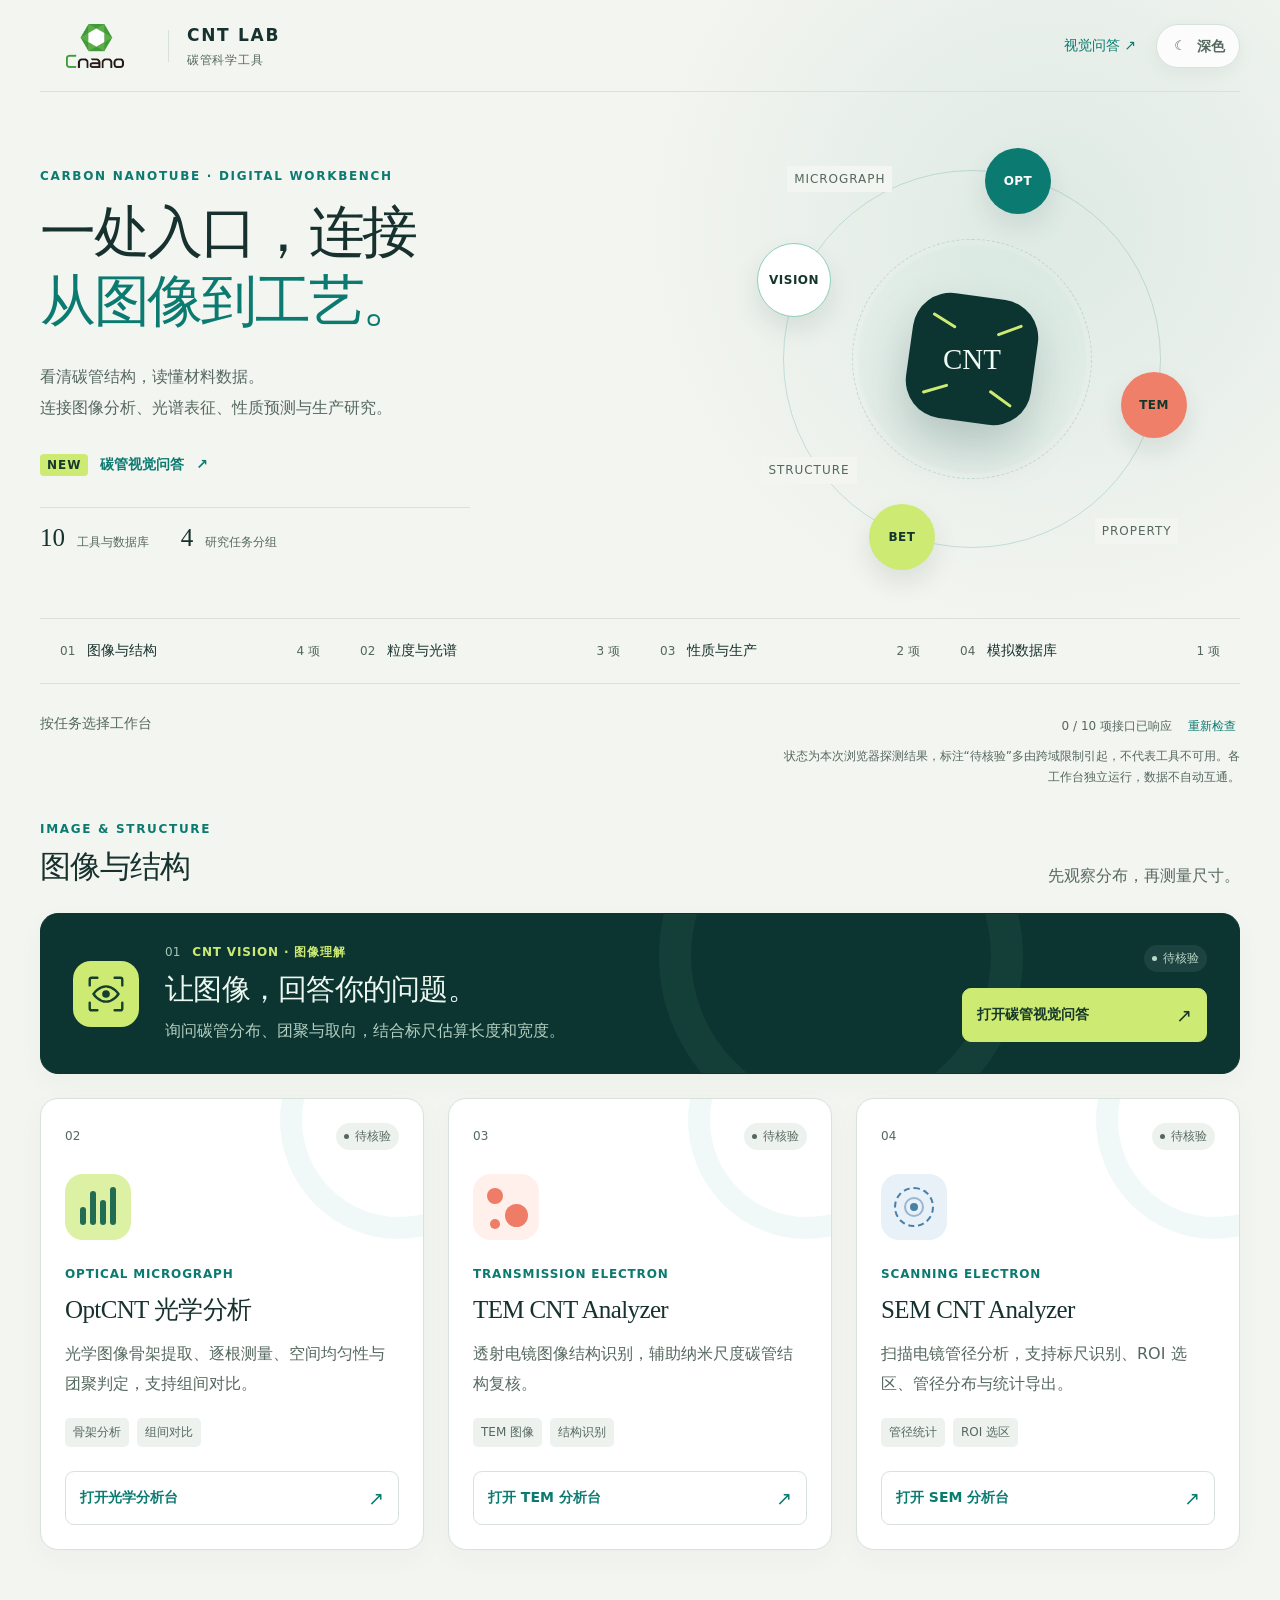
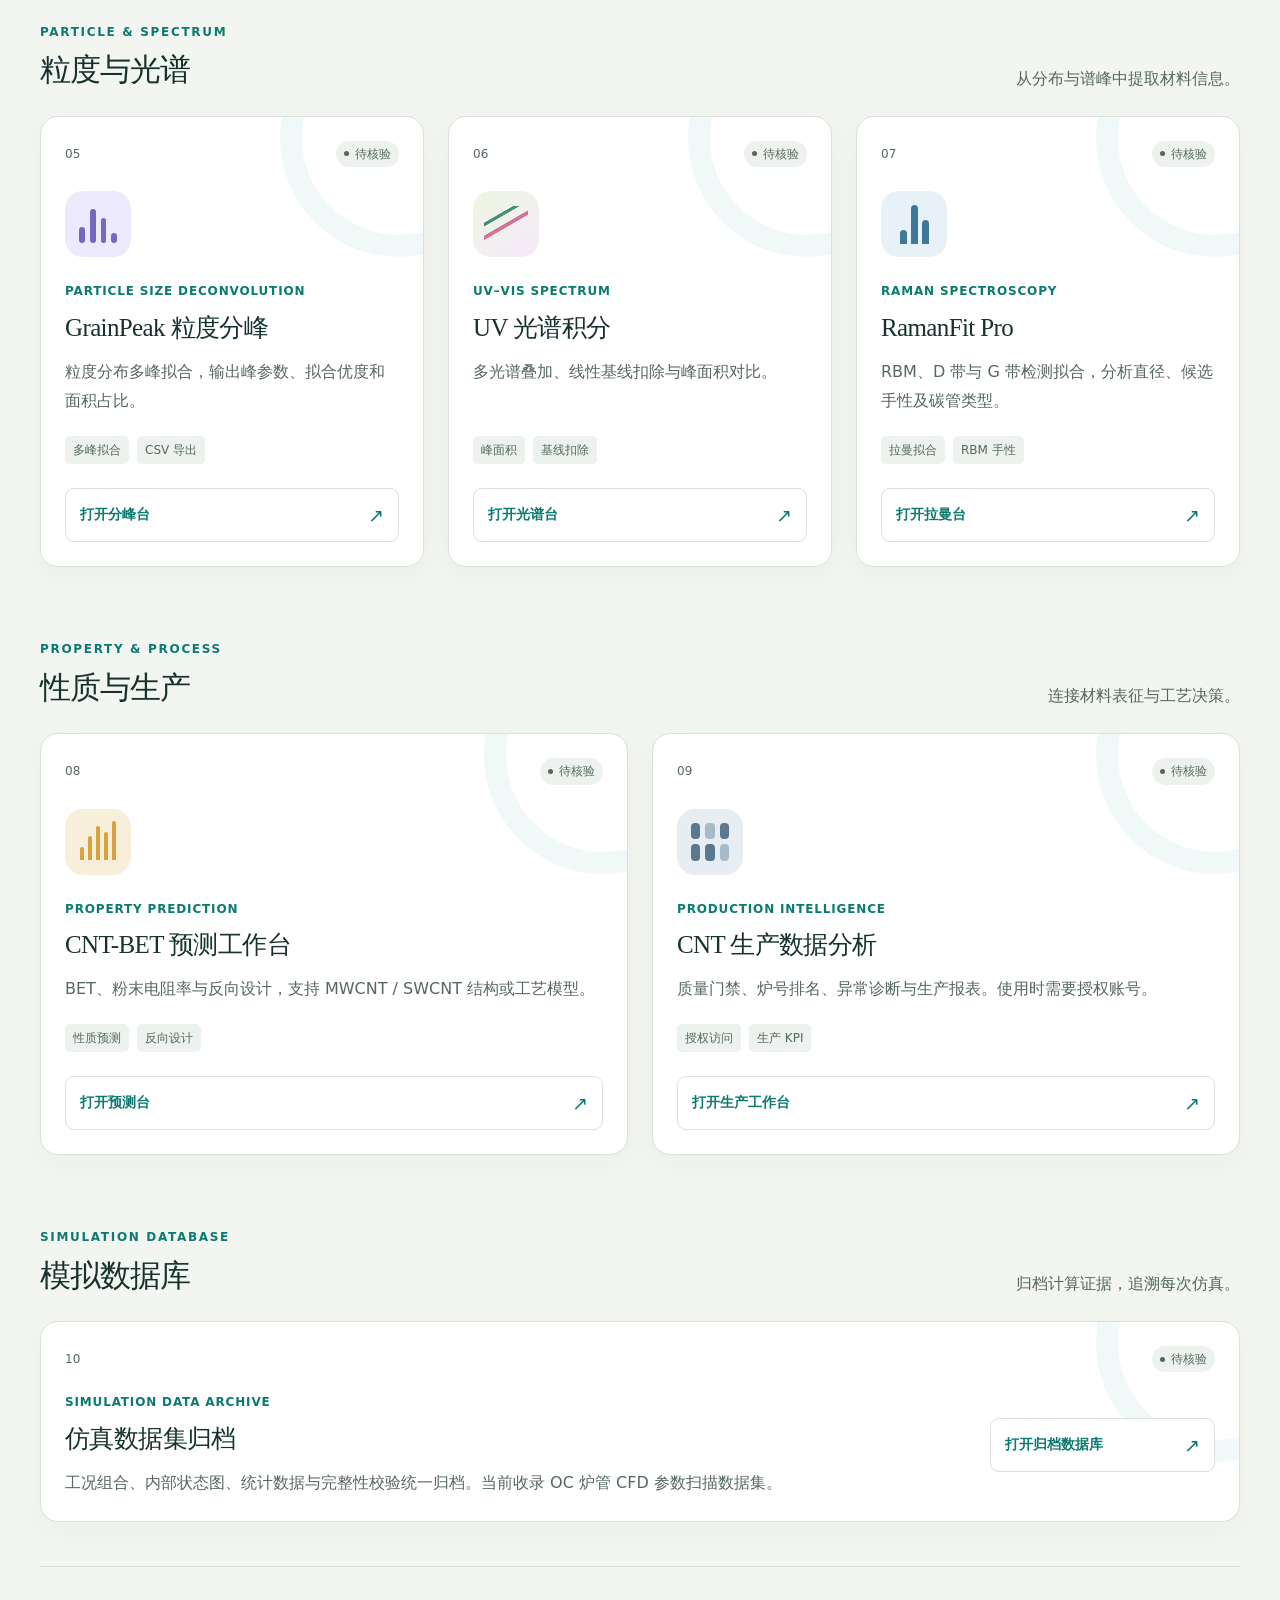
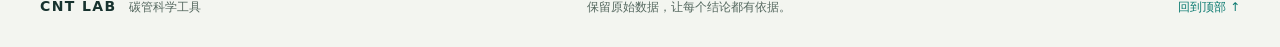
==== commit 5d5dbafd: "Fix dark-mode CTA contrast and portal breakpoint conflicts The featured card's primary button lost i" ====
--- a/index.html
+++ b/index.html
@@ -8,10 +8,10 @@
   <meta name="description" content="CNT Lab 碳管科学工具门户：视觉问答、图像测量、光谱分析、性质预测、生产数据与仿真归档。" />
   <title>CNT Lab · 碳管科学工具</title>
   <link rel="icon" type="image/png" href="assets/cnano-logo.png" />
-  <script src="theme.js?v=20260813"></script>
-  <link rel="stylesheet" href="theme.css?v=20260821b" />
-  <link rel="stylesheet" href="styles.css?v=20260911-refined" />
-  <script src="app.js?v=20260911-portal" defer></script>
+  <script src="theme.js?v=20260915"></script>
+  <link rel="stylesheet" href="theme.css?v=20260915" />
+  <link rel="stylesheet" href="styles.css?v=20260915" />
+  <script src="app.js?v=20260915-portal" defer></script>
 </head>
 <body class="portal">
   <a class="skip-link" href="#tools">跳到工具列表</a>
@@ -38,9 +38,9 @@
         <span class="map-caption caption-image" aria-hidden="true">MICROGRAPH</span><span class="map-caption caption-structure" aria-hidden="true">STRUCTURE</span><span class="map-caption caption-property" aria-hidden="true">PROPERTY</span>
       </nav>
     </section>
-    <nav class="category-nav shell" aria-label="工具分类"><a href="#image-tools"><span>01</span> 图像与结构 <b>4</b></a><a href="#spectrum-tools"><span>02</span> 粒度与光谱 <b>3</b></a><a href="#process-tools"><span>03</span> 性质与生产 <b>2</b></a><a href="#simulation-tools"><span>04</span> 模拟数据库 <b>1</b></a></nav>
-    <div class="tools-section shell" id="tools">
-      <div class="tools-intro"><p>按任务选择工作台</p><div class="service-overview"><span id="serviceSummary" role="status">正在检查接口响应</span><button id="refreshServices" type="button">重新检查</button></div></div>
+    <nav class="category-nav shell" aria-label="工具分类"><a href="#image-tools"><span>01</span> 图像与结构 <b>4 项</b></a><a href="#spectrum-tools"><span>02</span> 粒度与光谱 <b>3 项</b></a><a href="#process-tools"><span>03</span> 性质与生产 <b>2 项</b></a><a href="#simulation-tools"><span>04</span> 模拟数据库 <b>1 项</b></a></nav>
+    <div class="tools-section shell" id="tools" tabindex="-1">
+      <div class="tools-intro"><p>按任务选择工作台</p><div class="tools-status"><div class="service-overview"><span id="serviceSummary" role="status">正在检查接口响应</span><button id="refreshServices" type="button">重新检查</button></div><p class="service-note">状态为本次浏览器探测结果，标注“待核验”多由跨域限制引起，不代表工具不可用。各工作台独立运行，数据不自动互通。</p></div></div>
       <section class="tool-group" id="image-tools" aria-labelledby="image-title">
         <header class="group-heading"><div><p class="eyebrow">IMAGE & STRUCTURE</p><h2 id="image-title">图像与结构</h2></div><p>先观察分布，再测量尺寸。</p></header>
         <article class="tool-card vision-feature" data-service="vision">
@@ -50,13 +50,13 @@
         </article>
         <div class="tool-grid image-grid">
           <article class="tool-card" data-service="opt">
-            <div class="card-top"><span class="tool-index">02</span><span class="status-pill checking"><i></i><b>检查中</b></span></div><div class="tool-symbol optical-symbol" aria-hidden="true"><i></i><i></i><i></i><i></i></div><p class="tool-type">OPTICAL MICROGRAPH</p><h3>OptCNT 光学分析</h3><p class="tool-description">光学图像骨架提取、逐根测量、空间均匀性与团聚判定，支持组间对比。</p><div class="tag-row"><span>骨架分析</span><span>组间对比</span></div><a class="tool-link" href="https://opt-cnt.47.236.76.214.nip.io/?v=20260814-paste2"><span>打开分析台</span><b aria-hidden="true">↗</b></a>
+            <div class="card-top"><span class="tool-index">02</span><span class="status-pill checking"><i></i><b>检查中</b></span></div><div class="tool-symbol optical-symbol" aria-hidden="true"><i></i><i></i><i></i><i></i></div><p class="tool-type">OPTICAL MICROGRAPH</p><h3>OptCNT 光学分析</h3><p class="tool-description">光学图像骨架提取、逐根测量、空间均匀性与团聚判定，支持组间对比。</p><div class="tag-row"><span>骨架分析</span><span>组间对比</span></div><a class="tool-link" href="https://opt-cnt.47.236.76.214.nip.io/?v=20260814-paste2"><span>打开光学分析台</span><b aria-hidden="true">↗</b></a>
           </article>
           <article class="tool-card" data-service="tem">
-            <div class="card-top"><span class="tool-index">03</span><span class="status-pill checking"><i></i><b>检查中</b></span></div><div class="tool-symbol tem-symbol" aria-hidden="true"><span></span><span></span><span></span></div><p class="tool-type">TRANSMISSION ELECTRON</p><h3>TEM CNT Analyzer</h3><p class="tool-description">透射电镜图像结构识别与 ONNX 分析，辅助纳米尺度碳管结构复核。</p><div class="tag-row"><span>TEM 图像</span><span>结构识别</span></div><a class="tool-link" href="https://tem-cnt.47.236.76.214.nip.io/?v=20260814-paste"><span>打开分析台</span><b aria-hidden="true">↗</b></a>
+            <div class="card-top"><span class="tool-index">03</span><span class="status-pill checking"><i></i><b>检查中</b></span></div><div class="tool-symbol tem-symbol" aria-hidden="true"><span></span><span></span><span></span></div><p class="tool-type">TRANSMISSION ELECTRON</p><h3>TEM CNT Analyzer</h3><p class="tool-description">透射电镜图像结构识别，辅助纳米尺度碳管结构复核。</p><div class="tag-row"><span>TEM 图像</span><span>结构识别</span></div><a class="tool-link" href="https://tem-cnt.47.236.76.214.nip.io/?v=20260814-paste"><span>打开 TEM 分析台</span><b aria-hidden="true">↗</b></a>
           </article>
           <article class="tool-card" data-service="sem">
-            <div class="card-top"><span class="tool-index">04</span><span class="status-pill checking"><i></i><b>检查中</b></span></div><div class="tool-symbol sem-symbol" aria-hidden="true"><i></i><i></i><i></i></div><p class="tool-type">SCANNING ELECTRON</p><h3>SEM CNT Analyzer</h3><p class="tool-description">扫描电镜管径分析，支持标尺识别、ROI 选区、管径分布与统计导出。</p><div class="tag-row"><span>管径统计</span><span>ROI 选区</span></div><a class="tool-link" href="https://sem.47.236.76.214.nip.io/?v=20260821"><span>打开分析台</span><b aria-hidden="true">↗</b></a>
+            <div class="card-top"><span class="tool-index">04</span><span class="status-pill checking"><i></i><b>检查中</b></span></div><div class="tool-symbol sem-symbol" aria-hidden="true"><i></i><i></i><i></i></div><p class="tool-type">SCANNING ELECTRON</p><h3>SEM CNT Analyzer</h3><p class="tool-description">扫描电镜管径分析，支持标尺识别、ROI 选区、管径分布与统计导出。</p><div class="tag-row"><span>管径统计</span><span>ROI 选区</span></div><a class="tool-link" href="https://sem.47.236.76.214.nip.io/?v=20260821"><span>打开 SEM 分析台</span><b aria-hidden="true">↗</b></a>
           </article>
         </div>
       </section>
@@ -67,7 +67,7 @@
             <div class="card-top"><span class="tool-index">05</span><span class="status-pill checking"><i></i><b>检查中</b></span></div><div class="tool-symbol grain-symbol" aria-hidden="true"><i></i><i></i><i></i><i></i></div><p class="tool-type">PARTICLE SIZE DECONVOLUTION</p><h3>GrainPeak 粒度分峰</h3><p class="tool-description">粒度分布多峰拟合，输出峰参数、拟合优度和面积占比。</p><div class="tag-row"><span>多峰拟合</span><span>CSV 导出</span></div><a class="tool-link" href="https://grain-peak.47.236.76.214.nip.io/"><span>打开分峰台</span><b aria-hidden="true">↗</b></a>
           </article>
           <article class="tool-card" data-service="uv">
-            <div class="card-top"><span class="tool-index">06</span><span class="status-pill checking"><i></i><b>检查中</b></span></div><div class="tool-symbol uv-symbol" aria-hidden="true"><i></i></div><p class="tool-type">UV–VIS SPECTRUM</p><h3>UV 光谱积分</h3><p class="tool-description">多光谱叠加、线性基线扣除与峰面积对比，全部计算在浏览器内完成。</p><div class="tag-row"><span>峰面积</span><span>本地计算</span></div><a class="tool-link" href="https://uv-spectrum.47.236.76.214.nip.io/"><span>打开光谱台</span><b aria-hidden="true">↗</b></a>
+            <div class="card-top"><span class="tool-index">06</span><span class="status-pill checking"><i></i><b>检查中</b></span></div><div class="tool-symbol uv-symbol" aria-hidden="true"><i></i></div><p class="tool-type">UV–VIS SPECTRUM</p><h3>UV 光谱积分</h3><p class="tool-description">多光谱叠加、线性基线扣除与峰面积对比。</p><div class="tag-row"><span>峰面积</span><span>基线扣除</span></div><a class="tool-link" href="https://uv-spectrum.47.236.76.214.nip.io/"><span>打开光谱台</span><b aria-hidden="true">↗</b></a>
           </article>
           <article class="tool-card" data-service="raman">
             <div class="card-top"><span class="tool-index">07</span><span class="status-pill checking"><i></i><b>检查中</b></span></div><div class="tool-symbol raman-symbol" aria-hidden="true"><i></i><i></i><i></i></div><p class="tool-type">RAMAN SPECTROSCOPY</p><h3>RamanFit Pro</h3><p class="tool-description">RBM、D 带与 G 带检测拟合，分析直径、候选手性及碳管类型。</p><div class="tag-row"><span>拉曼拟合</span><span>RBM 手性</span></div><a class="tool-link" href="https://raman.47.236.76.214.nip.io/"><span>打开拉曼台</span><b aria-hidden="true">↗</b></a>
@@ -81,17 +81,16 @@
             <div class="card-top"><span class="tool-index">08</span><span class="status-pill checking"><i></i><b>检查中</b></span></div><div class="tool-symbol bet-symbol" aria-hidden="true"><span></span><span></span><span></span><span></span><span></span></div><p class="tool-type">PROPERTY PREDICTION</p><h3>CNT-BET 预测工作台</h3><p class="tool-description">BET、粉末电阻率与反向设计，支持 MWCNT / SWCNT 结构或工艺模型。</p><div class="tag-row"><span>性质预测</span><span>反向设计</span></div><a class="tool-link" href="https://47.236.76.214.nip.io/?v=20260814-paste"><span>打开预测台</span><b aria-hidden="true">↗</b></a>
           </article>
           <article class="tool-card" data-service="production">
-            <div class="card-top"><span class="tool-index">09</span><span class="status-pill checking"><i></i><b>检查中</b></span></div><div class="tool-symbol production-symbol" aria-hidden="true"><i></i><i></i><i></i><i></i><i></i><i></i></div><p class="tool-type">PRODUCTION INTELLIGENCE</p><h3>CNT 生产数据分析</h3><p class="tool-description">质量门禁、炉号排名、异常诊断与生产报表。使用时需要授权账号。</p><div class="tag-row"><span>授权访问</span><span>生产 KPI</span></div><a class="tool-link" href="https://cnt-analysis.47.236.76.214.nip.io/"><span>打开工作台</span><b aria-hidden="true">↗</b></a>
+            <div class="card-top"><span class="tool-index">09</span><span class="status-pill checking"><i></i><b>检查中</b></span></div><div class="tool-symbol production-symbol" aria-hidden="true"><i></i><i></i><i></i><i></i><i></i><i></i></div><p class="tool-type">PRODUCTION INTELLIGENCE</p><h3>CNT 生产数据分析</h3><p class="tool-description">质量门禁、炉号排名、异常诊断与生产报表。使用时需要授权账号。</p><div class="tag-row"><span>授权访问</span><span>生产 KPI</span></div><a class="tool-link" href="https://cnt-analysis.47.236.76.214.nip.io/"><span>打开生产工作台</span><b aria-hidden="true">↗</b></a>
           </article>
         </div>
       </section>
       <section class="tool-group" id="simulation-tools" aria-labelledby="simulation-title">
         <header class="group-heading"><div><p class="eyebrow">SIMULATION DATABASE</p><h2 id="simulation-title">模拟数据库</h2></div><p>归档计算证据，追溯每次仿真。</p></header>
         <article class="tool-card archive-card" data-service="furnace">
-          <div class="card-top"><span class="tool-index">10</span><span class="status-pill checking"><i></i><b>检查中</b></span></div><div class="archive-body"><div><p class="tool-type">SIMULATION DATA ARCHIVE</p><h3>仿真数据集归档</h3><p class="tool-description">工况组合、内部状态图、统计数据与完整性校验统一归档。当前收录 OC 炉管 CFD 参数扫描数据集。</p></div><a class="tool-link" href="https://sim-db.47.236.76.214.nip.io/"><span>打开数据库</span><b aria-hidden="true">↗</b></a></div>
+          <div class="card-top"><span class="tool-index">10</span><span class="status-pill checking"><i></i><b>检查中</b></span></div><div class="archive-body"><div><p class="tool-type">SIMULATION DATA ARCHIVE</p><h3>仿真数据集归档</h3><p class="tool-description">工况组合、内部状态图、统计数据与完整性校验统一归档。当前收录 OC 炉管 CFD 参数扫描数据集。</p></div><a class="tool-link" href="https://sim-db.47.236.76.214.nip.io/"><span>打开归档数据库</span><b aria-hidden="true">↗</b></a></div>
         </article>
       </section>
-      <p class="service-note">接口状态只反映本次浏览器检查；“待核验”可能由跨域限制或网络引起，不影响打开工具。各工作台独立运行，数据不会自动互通。</p>
     </div>
   </main>
   <footer class="site-footer shell"><div><strong>CNT LAB</strong><span>碳管科学工具</span></div><p>保留原始数据，让每个结论都有依据。</p><a href="#top">回到顶部 ↑</a></footer>
--- a/theme.css
+++ b/theme.css
@@ -1,3 +1,7 @@
+/* CNT Lab 主题层：颜色变量、深色模式覆盖、品牌资产与状态语义色。
+   组件的尺寸与布局由各项目的 styles.css 负责，此处不重复定义，
+   避免同一选择器被两个文件分段覆盖。 */
+
 :root {
   color-scheme: light;
   --ink: #17322e;
@@ -11,7 +15,7 @@
   --surface: #ffffff;
   --surface-soft: #edf2ee;
   --line: #d8e1dc;
-  --muted: #5f736d;
+  --muted: #55685f;
   --quiet: #81918c;
   --shadow: 0 24px 70px rgba(17, 50, 44, .11);
 }
@@ -43,62 +47,78 @@
 }
 
 .site-header { position: relative; z-index: 10; }
-.header-actions { display: flex; align-items: center; gap: 10px; }
+
+/* 主题开关：门户与 vision 页面共用同一段 DOM，样式集中在此处，
+   不在各页面 styles.css 里重复定义。 */
 .theme-toggle {
   display: inline-flex;
-  min-height: 38px;
   align-items: center;
+  justify-content: center;
   gap: 8px;
-  padding: 0 12px;
+  min-height: 44px;
+  padding-inline: 14px;
   border: 1px solid var(--line);
   border-radius: 999px;
   color: var(--muted);
   background: color-mix(in srgb, var(--surface) 82%, transparent);
   box-shadow: 0 5px 18px rgba(16, 45, 40, .05);
-  cursor: pointer;
-  font: 750 9px/1 Inter, "Segoe UI", sans-serif;
+  font: 750 14px/1 Inter, "Segoe UI", "Microsoft YaHei", system-ui, sans-serif;
   transition: .2s ease;
 }
 .theme-toggle:hover { color: var(--teal); border-color: color-mix(in srgb, var(--teal) 40%, var(--line)); transform: translateY(-1px); }
-.theme-toggle__icon { display: grid; width: 18px; height: 18px; place-items: center; font-size: 13px; }
-.header-status { color: var(--muted); border-color: var(--line); background: color-mix(in srgb, var(--surface) 82%, transparent); }
-.brand-divider, .hero-meta, .hero-meta div { border-color: var(--line); }
+.theme-toggle [data-theme-icon] { display: grid; width: 18px; height: 18px; place-items: center; font-size: 13px; }
 
-.tool-card { border-color: var(--line); background: var(--surface); }
-.tool-card.featured { color: #f2faf6; background: var(--deep); }
-.tool-card.featured .tool-description { max-width: 72%; }
-.tool-card::after { border-color: color-mix(in srgb, var(--teal) 7%, transparent); }
-.tool-card:hover { border-color: color-mix(in srgb, var(--teal) 35%, var(--line)); }
-.tool-description { color: var(--muted); }
-.tag-row span { color: var(--muted); background: var(--surface-soft); }
-.tool-link { color: var(--teal); border-color: var(--line); background: var(--surface); }
-.tool-link:hover { color: var(--deep); border-color: var(--lime); background: var(--lime); }
-.featured .tool-link { color: #0c302c; background: var(--lime); }
-.status-pill.online { color: #35704e; background: #e7f3e9; }
-.status-pill.checking { color: #8a641f; background: #fff3da; }
+@media (max-width: 680px) {
+  .theme-toggle { padding-inline: 12px; gap: 6px; }
+  .theme-toggle [data-theme-label] { font-size: 12px; }
+}
+
+@media (max-width: 340px) {
+  .theme-toggle { width: 44px; padding: 0; gap: 0; }
+  .theme-toggle [data-theme-label] { display: none; }
+}
+
+/* 接口状态三态色。中性态由 styles.css 提供，
+   这里只补语义色，避免两边同时定义 checking。 */
+.status-pill.online { color: #2f6244; background: #e7f3e9; }
+.status-pill.checking { color: #7a5518; background: #fff3da; }
 .status-pill.offline { color: #9e4436; background: #fff0eb; }
 
-:root[data-theme="dark"] .cnano-logo { filter: brightness(1.08) saturate(.9); }
-:root[data-theme="dark"] .data-label { color: var(--quiet); border-color: var(--line); background: rgba(16, 39, 36, .88); }
-:root[data-theme="dark"] .tool-symbol { filter: saturate(.9) brightness(.9); }
-:root[data-theme="dark"] .tool-card:not(.featured) .tool-link { background: var(--surface-soft); }
+/* 品牌标识：logo 的 "nano" 字为深灰，深色页面上不可读，
+   给它一块浅色底片而不是用滤镜，以免破坏品牌绿。
+   门户用 .cnano-logo，vision 页面用 .brand img，两者共用同一张图。 */
+:root[data-theme="dark"] .cnano-logo,
+:root[data-theme="dark"] .brand img {
+  background: #f2f6f2;
+  border-radius: 7px;
+  padding: 3px 5px;
+}
+
+/* VISION 节点在浅色下是白底空心圆，深色下会变成几乎看不见的轮廓，
+   与另外三个实心节点失衡；给它一个实心深青底。 */
+:root[data-theme="dark"] .node-vision { color: #d6f2ea; background: #1d423c; }
+
 :root[data-theme="dark"] .status-pill.online { color: #9fe1b3; background: rgba(86, 174, 113, .14); }
 :root[data-theme="dark"] .status-pill.checking { color: #f2ca7b; background: rgba(235, 168, 73, .14); }
 :root[data-theme="dark"] .status-pill.offline { color: #ffab9c; background: rgba(237, 116, 92, .14); }
-:root[data-theme="dark"] .workflow-section { background: #061816; }
-:root[data-theme="dark"] .workflow-flow article { background: rgba(255, 255, 255, .045); }
 
-.theme-toggle:focus-visible { outline: 3px solid color-mix(in srgb, var(--teal) 30%, transparent); outline-offset: 3px; }
-
-@media (max-width: 1100px) {
-  .tool-grid { grid-template-columns: repeat(2, minmax(0, 1fr)); }
-}
-
-@media (max-width: 700px) {
-  .header-actions { gap: 6px; }
-  .theme-toggle { width: 38px; justify-content: center; padding: 0; }
-  .theme-toggle [data-theme-label] { display: none; }
-  .header-status { padding-inline: 10px; }
-  .tool-grid { grid-template-columns: 1fr; }
-  .tool-card.featured .tool-description { max-width: none; }
-}
+/* 工具图标的浅色底在深色页面上会盖过标题，成为最亮的元素。
+   深色模式下换成深底浅图形，让图标退回它应有的层级。 */
+:root[data-theme="dark"] .optical-symbol { background: #2a3618; }
+:root[data-theme="dark"] .optical-symbol i { background: #b5d96a; }
+:root[data-theme="dark"] .tem-symbol { background: #3a2620; }
+:root[data-theme="dark"] .tem-symbol span { background: #f0917c; }
+:root[data-theme="dark"] .sem-symbol { background: #1e2c38; }
+:root[data-theme="dark"] .sem-symbol i { border-color: #7aa8c8; }
+:root[data-theme="dark"] .sem-symbol i:nth-child(2) { border-color: #7aa8c8; }
+:root[data-theme="dark"] .sem-symbol i:nth-child(3) { background: #7aa8c8; }
+:root[data-theme="dark"] .grain-symbol { background: #2a2540; }
+:root[data-theme="dark"] .grain-symbol i { background: #a99ae0; }
+:root[data-theme="dark"] .uv-symbol { background: linear-gradient(145deg, #25301d, #2d2437); }
+:root[data-theme="dark"] .uv-symbol i { background: linear-gradient(150deg, transparent 0 27%, #6fb89b 28% 33%, transparent 34% 48%, #d987ad 49% 55%, transparent 56%); }
+:root[data-theme="dark"] .raman-symbol { background: #1d2e3a; }
+:root[data-theme="dark"] .raman-symbol i { background: #7aa9c4; }
+:root[data-theme="dark"] .bet-symbol { background: #332b1a; }
+:root[data-theme="dark"] .bet-symbol span { background: #e0b463; }
+:root[data-theme="dark"] .production-symbol { background: #222c34; }
+:root[data-theme="dark"] .production-symbol i { background: #8fa8bd; }
--- a/styles.css
+++ b/styles.css
@@ -16,23 +16,27 @@
 .brand-divider { width: 1px; height: 32px; background: var(--line); }
 .brand strong { font-size: 17px; letter-spacing: .1em; }
 .brand small { display: block; font-size: 12px; color: var(--muted); letter-spacing: .06em; }
-.header-actions { display: flex; align-items: center; gap: 24px; }
-.header-link { font-size: 14px; color: var(--teal); }
-.theme-toggle { font-size: 14px; min-height: 40px; padding-inline: 14px; }
-.intro { display: grid; grid-template-columns: 1.15fr 1fr; align-items: center; gap: 46px; padding-block: 52px 44px; }
-.eyebrow { color: var(--teal); font-size: 12px; font-weight: 750; letter-spacing: .14em; margin-bottom: 13px; }
+.header-actions { display: flex; align-items: center; gap: 20px; }
+.header-link { display: inline-flex; align-items: center; min-height: 44px; font-size: 14px; color: var(--teal); }
+.header-link:hover { text-decoration: underline; text-underline-offset: 5px; }
+/* .theme-toggle 由 theme.css 统一定义，vision 页面共用同一组件 */
+/* 纯文字控件自身高度不足 44px，用伪元素外扩热区而不改变排版 */
+.service-overview button, .site-footer a { position: relative; }
+.service-overview button::after, .site-footer a::after { content: ""; position: absolute; inset: -12px -8px; }
+.intro { display: grid; grid-template-columns: 1.15fr 1fr; align-items: center; gap: 48px; padding-block: 52px 44px; }
+.eyebrow { color: var(--teal); font-size: 12px; font-weight: 750; letter-spacing: .14em; margin-bottom: 12px; }
 .intro h1 { font: 500 clamp(40px, 4.4vw, 64px)/1.23 Georgia, "Noto Serif SC", serif; letter-spacing: -.04em; }
 .intro h1 em { color: var(--teal); font-style: normal; }
 .lede { margin-top: 24px; color: var(--muted); font-size: 16px; line-height: 1.95; }
-.vision-shortcut { display: inline-flex; align-items: center; gap: 12px; margin-top: 22px; color: var(--teal); font-size: 14px; font-weight: 650; padding-block: 6px; }
+.vision-shortcut { display: inline-flex; align-items: center; gap: 12px; margin-top: 20px; min-height: 44px; color: var(--teal); font-size: 14px; font-weight: 650; }
 .vision-shortcut:hover { text-decoration: underline; text-underline-offset: 5px; }
 .shortcut-label { padding: 1px 7px; border-radius: 4px; font-size: 12px; color: #16382d; background: var(--lime); letter-spacing: .08em; }
-.intro-meta { display: flex; gap: 30px; margin-top: 22px; padding-top: 16px; border-top: 1px solid var(--line); max-width: 430px; font-size: 12px; color: var(--muted); }
+.intro-meta { display: flex; gap: 32px; margin-top: 20px; padding-top: 16px; border-top: 1px solid var(--line); max-width: 430px; font-size: 12px; color: var(--muted); }
 .intro-meta strong { display: inline-block; margin-right: 8px; font: 25px Georgia, serif; color: var(--ink); }
 .cnt-map { position: relative; width: min(430px, 100%); aspect-ratio: 1; margin: auto; isolation: isolate; background: radial-gradient(circle, color-mix(in srgb, var(--mint) 16%, transparent) 0 17%, color-mix(in srgb, var(--mint) 7%, transparent) 18% 37%, transparent 38%); border-radius: 50%; }
 .map-ring { position: absolute; border: 1px solid color-mix(in srgb, var(--teal) 19%, transparent); border-radius: 50%; pointer-events: none; }
 .ring-outer { inset: 6%; }
-.ring-inner { inset: 22%; border-style: dashed; animation: orbit-ring 45s linear infinite; }
+.ring-inner { inset: 22%; border-style: dashed; animation: orbit-ring 90s linear infinite; }
 .map-core { position: absolute; left: 50%; top: 50%; display: grid; place-items: center; width: 126px; height: 126px; background: #0c3531; border-radius: 38px; color: #effaf4; box-shadow: 0 24px 48px rgba(12, 53, 49, .22); transform: translate(-50%, -50%) rotate(8deg); }
 .map-core b { font: 29px Georgia, serif; transform: rotate(-8deg); }
 .map-core i { position: absolute; width: 27px; height: 3px; border-radius: 3px; background: var(--lime); }
@@ -43,32 +47,34 @@
 .map-node { position: absolute; display: grid; place-items: center; width: 66px; height: 66px; border-radius: 50%; font-size: 12px; font-weight: 750; letter-spacing: .04em; box-shadow: 0 12px 26px rgba(18, 50, 40, .1); transition: transform .2s, box-shadow .2s; }
 .map-node:hover { transform: translateY(-4px); box-shadow: 0 18px 30px rgba(18, 50, 40, .18); }
 .node-opt { top: 1%; left: 53%; color: white; background: #0b7a70; }
-.node-tem { right: 0; top: 53%; color: #fff; background: #ef7f68; }
+.node-tem { right: 0; top: 53%; color: #14372c; background: #ef7f68; }
 .node-bet { bottom: 1%; left: 26%; color: #14372c; background: #cdea72; }
 .node-vision { top: 23%; left: 0; width: 74px; height: 74px; color: #14372c; background: var(--surface); border: 1px solid var(--mint); }
-:root[data-theme="dark"] .node-vision { color: var(--teal); }
 .map-caption { position: absolute; color: var(--muted); font-size: 12px; letter-spacing: .08em; background: var(--paper); padding: 3px 7px; }
 .caption-image { left: 7%; top: 5%; }
-.caption-structure { left: -2%; bottom: 21%; }
+.caption-structure { left: 1%; bottom: 21%; }
 .caption-property { right: 2%; bottom: 7%; }
 @keyframes orbit-ring { to { transform: rotate(360deg); } }
 .category-nav { display: grid; grid-template-columns: repeat(4, minmax(0, 1fr)); border-block: 1px solid var(--line); padding-block: 4px; }
-.category-nav a { display: flex; align-items: center; gap: 12px; padding: 17px 20px; font-size: 14px; border-radius: 8px; transition: background .2s; }
+.category-nav a { display: flex; align-items: center; gap: 12px; min-height: 44px; padding: 16px 20px; font-size: 14px; border-radius: 8px; transition: background .2s; }
 .category-nav a:hover { background: var(--surface); }
 .category-nav span { color: var(--muted); font-size: 12px; }
 .category-nav b { font-size: 12px; color: var(--muted); font-weight: 500; margin-left: auto; }
 .tools-section { padding-block: 28px 44px; }
-.tools-intro { display: flex; justify-content: space-between; align-items: center; gap: 16px; color: var(--muted); font-size: 14px; margin-bottom: 34px; }
+.tools-intro { display: flex; justify-content: space-between; align-items: start; gap: 24px; color: var(--muted); font-size: 14px; margin-bottom: 32px; }
+.tools-status { display: flex; flex-direction: column; align-items: end; gap: 6px; }
 .service-overview { display: flex; gap: 12px; align-items: center; font-size: 12px; }
 .service-overview button { border: 0; background: none; padding: 4px; color: var(--teal); font-size: 12px; }
-.tool-group { margin-bottom: 50px; scroll-margin-top: 28px; }
-.group-heading { display: flex; justify-content: space-between; align-items: end; gap: 24px; margin-bottom: 20px; }
-.group-heading .eyebrow { margin-bottom: 5px; font-size: 12px; }
+.service-note { max-width: 460px; text-align: right; color: var(--muted); font-size: 12px; line-height: 1.7; }
+.tool-group { margin-bottom: 72px; scroll-margin-top: 28px; }
+.tool-group:last-of-type { margin-bottom: 0; }
+.group-heading { display: flex; justify-content: space-between; align-items: end; gap: 24px; margin-bottom: 24px; }
+.group-heading .eyebrow { margin-bottom: 6px; font-size: 12px; }
 .group-heading h2 { font: 500 31px/1.4 Georgia, "Noto Serif SC", serif; letter-spacing: -.03em; }
-.group-heading > p { color: var(--muted); font-size: 14px; }
-.tool-grid { display: grid; grid-template-columns: repeat(3, minmax(0, 1fr)); gap: 20px; }
+.group-heading > p { color: var(--muted); font-size: 16px; }
+.tool-grid { display: grid; grid-template-columns: repeat(3, minmax(0, 1fr)); gap: 24px; }
 .pair-grid { grid-template-columns: repeat(2, minmax(0, 1fr)); }
-.tool-card { position: relative; display: flex; flex-direction: column; min-width: 0; padding: 26px; border: 1px solid var(--line); border-radius: 18px; background: var(--surface); overflow: hidden; box-shadow: 0 8px 28px rgba(18, 50, 45, .035); transition: transform .22s, border-color .22s, box-shadow .22s; }
+.tool-card { position: relative; display: flex; flex-direction: column; min-width: 0; padding: 24px; border: 1px solid var(--line); border-radius: 18px; background: var(--surface); overflow: hidden; box-shadow: 0 8px 28px rgba(18, 50, 45, .035); transition: transform .22s, border-color .22s, box-shadow .22s; }
 .tool-card::after { content: ""; position: absolute; width: 194px; height: 194px; border: 22px solid color-mix(in srgb, var(--mint) 12%, transparent); border-radius: 50%; top: -98px; right: -95px; pointer-events: none; }
 .tool-card > * { position: relative; z-index: 1; }
 .tool-card:hover { transform: translateY(-4px); border-color: var(--mint); box-shadow: 0 17px 36px rgba(18, 50, 45, .08); }
@@ -77,16 +83,16 @@
 .status-pill { display: inline-flex; align-items: center; gap: 6px; border-radius: 30px; padding: 3px 8px; font-size: 12px; white-space: nowrap; }
 .status-pill b { font-weight: 500; }
 .status-pill i { width: 5px; height: 5px; border-radius: 50%; background: currentColor; }
-.status-pill.checking, .status-pill.unknown { color: var(--muted); background: var(--surface-soft); }
+.status-pill.unknown { color: var(--muted); background: var(--surface-soft); }
 .tool-type { color: var(--teal); font-size: 12px; font-weight: 650; letter-spacing: .07em; margin-bottom: 8px; }
-.tool-card h3 { font: 500 25px/1.4 Georgia, "Noto Serif SC", serif; letter-spacing: -.025em; margin-bottom: 12px; }
+.tool-card h3 { font: 500 clamp(22px, 6.6vw, 25px)/1.4 Georgia, "Noto Serif SC", serif; letter-spacing: -.025em; margin-bottom: 12px; }
 .tool-description { color: var(--muted); font-size: 16px; line-height: 1.85; margin-bottom: 20px; }
-.tag-row { display: flex; flex-wrap: wrap; gap: 7px; margin-top: auto; margin-bottom: 24px; }
+.tag-row { display: flex; flex-wrap: wrap; gap: 8px; margin-top: auto; margin-bottom: 24px; }
 .tag-row span { color: var(--muted); background: var(--surface-soft); font-size: 12px; border-radius: 5px; padding: 4px 8px; }
 .tool-link { display: flex; align-items: center; justify-content: space-between; min-height: 46px; gap: 18px; padding: 10px 14px; border: 1px solid var(--line); border-radius: 9px; color: var(--teal); background: var(--surface); font-size: 14px; font-weight: 650; }
 .tool-link:hover { color: #14352b; background: var(--lime); border-color: var(--lime); }
 .tool-link b { font-size: 19px; font-weight: 400; }
-.tool-symbol { position: relative; width: 66px; height: 66px; margin: 24px 0 22px; border-radius: 18px; flex-shrink: 0; }
+.tool-symbol { position: relative; width: 66px; height: 66px; margin: 24px 0; border-radius: 18px; flex-shrink: 0; }
 .optical-symbol { display: flex; align-items: flex-end; justify-content: center; gap: 4px; padding: 15px; background: #dcf1a4; }
 .optical-symbol i { width: 6px; border-radius: 4px; background: #226c54; }
 .optical-symbol i:nth-child(1) { height: 18px; }.optical-symbol i:nth-child(2) { height: 34px; }.optical-symbol i:nth-child(3) { height: 25px; }.optical-symbol i:nth-child(4) { height: 38px; }
@@ -98,51 +104,55 @@
 .raman-symbol { display: flex; align-items: flex-end; justify-content: center; gap: 4px; padding: 13px; background: #e7f1f7; }.raman-symbol i { width: 7px; border-radius: 5px 5px 0 0; background: #3f7898; }.raman-symbol i:nth-child(1) { height: 14px; }.raman-symbol i:nth-child(2) { height: 39px; }.raman-symbol i:nth-child(3) { height: 24px; }
 .bet-symbol { display: flex; align-items: flex-end; justify-content: center; gap: 4px; padding: 15px; background: #f8efdb; }.bet-symbol span { width: 5px; border-radius: 3px 3px 0 0; background: #d9a341; }.bet-symbol span:nth-child(1) { height: 13px; }.bet-symbol span:nth-child(2) { height: 24px; }.bet-symbol span:nth-child(3) { height: 34px; }.bet-symbol span:nth-child(4) { height: 28px; }.bet-symbol span:nth-child(5) { height: 39px; }
 .production-symbol { display: grid; grid-template-columns: repeat(3, 1fr); gap: 5px; padding: 14px; background: #e7edf3; }.production-symbol i { border-radius: 4px; background: #5c7891; }.production-symbol i:nth-child(2), .production-symbol i:nth-child(6) { opacity: .45; }
-.tool-card.vision-feature { display: grid; grid-template-columns: 66px 1fr 245px; align-items: center; gap: 26px; margin-bottom: 22px; padding: 28px 30px; background: #0c3531; border-color: #0c3531; color: #edf8f1; }
+.tool-card.vision-feature { display: grid; grid-template-columns: 66px 1fr 245px; align-items: center; gap: 26px; margin-bottom: 24px; padding: 28px 32px; background: #0c3531; border-color: #0c3531; color: #edf8f1; }
 .vision-feature::after { width: 300px; height: 300px; top: -140px; right: 18%; border: 32px solid rgba(158, 214, 190, .06); }
 .vision-symbol { margin: 0; display: grid; place-items: center; background: #cdea72; color: #163e30; }
 .vision-symbol svg { width: 46px; height: 46px; }
 .feature-kicker { display: flex; align-items: center; gap: 12px; margin-bottom: 7px; }
 .feature-kicker .tool-type { color: #cdea72; margin: 0; }.feature-kicker .tool-index { color: #a4c4b5; }
-.vision-feature h3 { font-size: 29px; margin-bottom: 6px; }
+.vision-feature h3 { font-size: clamp(20px, 6.4vw, 29px); margin-bottom: 6px; }
 .vision-feature .tool-description { color: #b3cfc0; font-size: 16px; margin: 0; }
 .feature-action { display: flex; flex-direction: column; align-items: end; gap: 16px; }
 .feature-action .tool-link { width: 100%; color: #16382b; background: #cdea72; border-color: #cdea72; }
-.feature-action .tool-link:hover { background: #ddf398; }
+.feature-action .tool-link:hover { background: #ddf398; border-color: #ddf398; }
 .vision-feature .status-pill { color: #bbd7c8; background: rgba(255,255,255,.07); }
-.archive-card .card-top { margin-bottom: 18px; }
-.archive-body { display: grid; grid-template-columns: 1fr 225px; align-items: center; gap: 50px; }
+.archive-card .card-top { margin-bottom: 20px; }
+.archive-body { display: grid; grid-template-columns: 1fr 225px; align-items: center; gap: 48px; }
 .archive-body .tool-description { margin: 0; }
-.service-note { max-width: 900px; color: var(--muted); font-size: 12px; line-height: 1.85; }
 .site-footer { display: flex; align-items: center; justify-content: space-between; flex-wrap: wrap; gap: 24px; padding-block: 28px; border-top: 1px solid var(--line); color: var(--muted); font-size: 12px; }
 .site-footer strong { margin-right: 12px; color: var(--ink); font-size: 14px; letter-spacing: .1em; }
 .site-footer a { color: var(--teal); }
 @media (max-width: 1100px) {
-  .intro { gap: 28px; }.intro h1 { font-size: 48px; }.map-caption { font-size: 12px; letter-spacing: 0; }
-  .tool-grid { grid-template-columns: repeat(3, minmax(0, 1fr)); gap: 16px; }.pair-grid { grid-template-columns: repeat(2, minmax(0, 1fr)); }
-  .tool-card { padding: 22px; }.tool-card h3 { font-size: 23px; }.tool-description { font-size: 16px; }
-  .tool-card.vision-feature { grid-template-columns: 60px 1fr 215px; gap: 20px; padding: 26px; }
+  .intro { gap: 32px; }.intro h1 { font-size: 48px; }.map-caption { font-size: 12px; letter-spacing: 0; }
+  .tool-grid { grid-template-columns: repeat(2, minmax(0, 1fr)); }
+  .image-grid .tool-card:last-child { grid-column: 1 / -1; }
+  .tool-card.vision-feature { grid-template-columns: 60px 1fr 215px; gap: 20px; padding: 24px; }
   .category-nav a { padding-inline: 12px; gap: 8px; }
 }
 @media (max-width: 900px) {
   .shell { width: calc(100% - 48px); }.intro { grid-template-columns: 1.2fr 1fr; gap: 24px; padding-block: 42px; }.intro h1 { font-size: 42px; }
   .map-core { width: 96px; height: 96px; border-radius: 30px; }.map-core b { font-size: 25px; }.map-core i { width: 19px; }.map-core i:nth-child(-n+2) { top: 20px; }.map-core i:nth-child(n+3) { bottom: 20px; }
   .map-node { width: 54px; height: 54px; }.node-vision { width: 62px; height: 62px; }.map-caption { display: none; }
-  .tool-grid { grid-template-columns: repeat(2, minmax(0, 1fr)); }.image-grid .tool-card:last-child { grid-column: 1 / -1; }
+  .tool-grid { grid-template-columns: repeat(2, minmax(0, 1fr)); }
   .tool-card.vision-feature { grid-template-columns: 66px 1fr; }.feature-action { grid-column: 1 / -1; flex-direction: row; align-items: center; justify-content: space-between; }.feature-action .tool-link { width: 245px; }
-  .group-heading { align-items: start; flex-direction: column; gap: 6px; }.archive-body { grid-template-columns: 1fr; gap: 20px; }.archive-body .tool-link { width: 245px; }
+  .group-heading { align-items: start; flex-direction: column; gap: 6px; }.archive-body { grid-template-columns: 1fr; gap: 24px; }.archive-body .tool-link { width: 245px; }
 }
 @media (max-width: 680px) {
   .shell { width: calc(100% - 36px); }.site-header { min-height: 80px; }.cnano-logo { width: 84px; }.brand { gap: 12px; }.brand strong { font-size: 15px; }.header-link { display: none; }
+  .header-actions { gap: 12px; }
   .intro { grid-template-columns: 1fr; gap: 28px; padding-block: 34px; }.intro h1 { font-size: 42px; }.lede br { display: none; }.intro-meta { margin-top: 18px; }
-  .cnt-map { width: 280px; }.category-nav { grid-template-columns: repeat(2, minmax(0, 1fr)); }.category-nav a { padding: 13px 10px; }
-  .tools-intro { flex-direction: column; align-items: start; gap: 8px; margin-bottom: 28px; }.group-heading h2 { font-size: 28px; }
+  .cnt-map { width: 280px; }.category-nav { grid-template-columns: repeat(2, minmax(0, 1fr)); }.category-nav a { padding: 12px 10px; }
+  .tools-intro { flex-direction: column; align-items: start; gap: 12px; margin-bottom: 28px; }.tools-status { align-items: start; }.service-note { text-align: left; max-width: none; }
+  .group-heading h2 { font-size: 28px; }
   .tool-grid, .pair-grid { grid-template-columns: 1fr; }.image-grid .tool-card:last-child { grid-column: auto; }
-  .tool-card { padding: 24px; }.tool-symbol { margin-block: 22px; }.tool-card h3 { font-size: 26px; }
+  .tool-card { padding: 24px; }.tool-symbol { margin-block: 22px; }
   .tool-card.vision-feature { grid-template-columns: 48px 1fr; gap: 16px; padding: 24px 20px; }.vision-symbol { width: 48px; height: 48px; margin: 0; }.vision-symbol svg { width: 36px; height: 36px; }
-  .vision-feature h3 { font-size: 25px; }.feature-kicker { gap: 8px; }.feature-kicker .tool-type { font-size: 12px; letter-spacing: 0; }.feature-copy .tool-description { margin-top: 10px; }
+  .vision-feature h3 { letter-spacing: -.02em; }.feature-kicker { gap: 8px; }.feature-kicker .tool-type { font-size: 12px; letter-spacing: 0; }.feature-copy .tool-description { margin-top: 10px; }
   .feature-action { flex-direction: column; align-items: stretch; gap: 12px; }.feature-action .status-pill { align-self: start; }.feature-action .tool-link, .archive-body .tool-link { width: 100%; }
   .site-footer { gap: 12px; }.site-footer p { flex-basis: 100%; order: 2; }
 }
-@media (max-width: 380px) { .intro h1 { font-size: 37px; }.cnt-map { width: 250px; }.intro-meta { gap: 20px; }.tool-card.vision-feature { grid-template-columns: 1fr; }.vision-feature .vision-symbol { display: none; } }
+@media (max-width: 430px) {
+  .intro h1 { font-size: 37px; }.cnt-map { width: 250px; }.intro-meta { gap: 20px; }
+  .tool-card.vision-feature { grid-template-columns: 1fr; }.vision-feature .vision-symbol { display: none; }
+}
 @media (prefers-reduced-motion: reduce) { html { scroll-behavior: auto; } *, *::before, *::after { transition: none !important; animation: none !important; } }
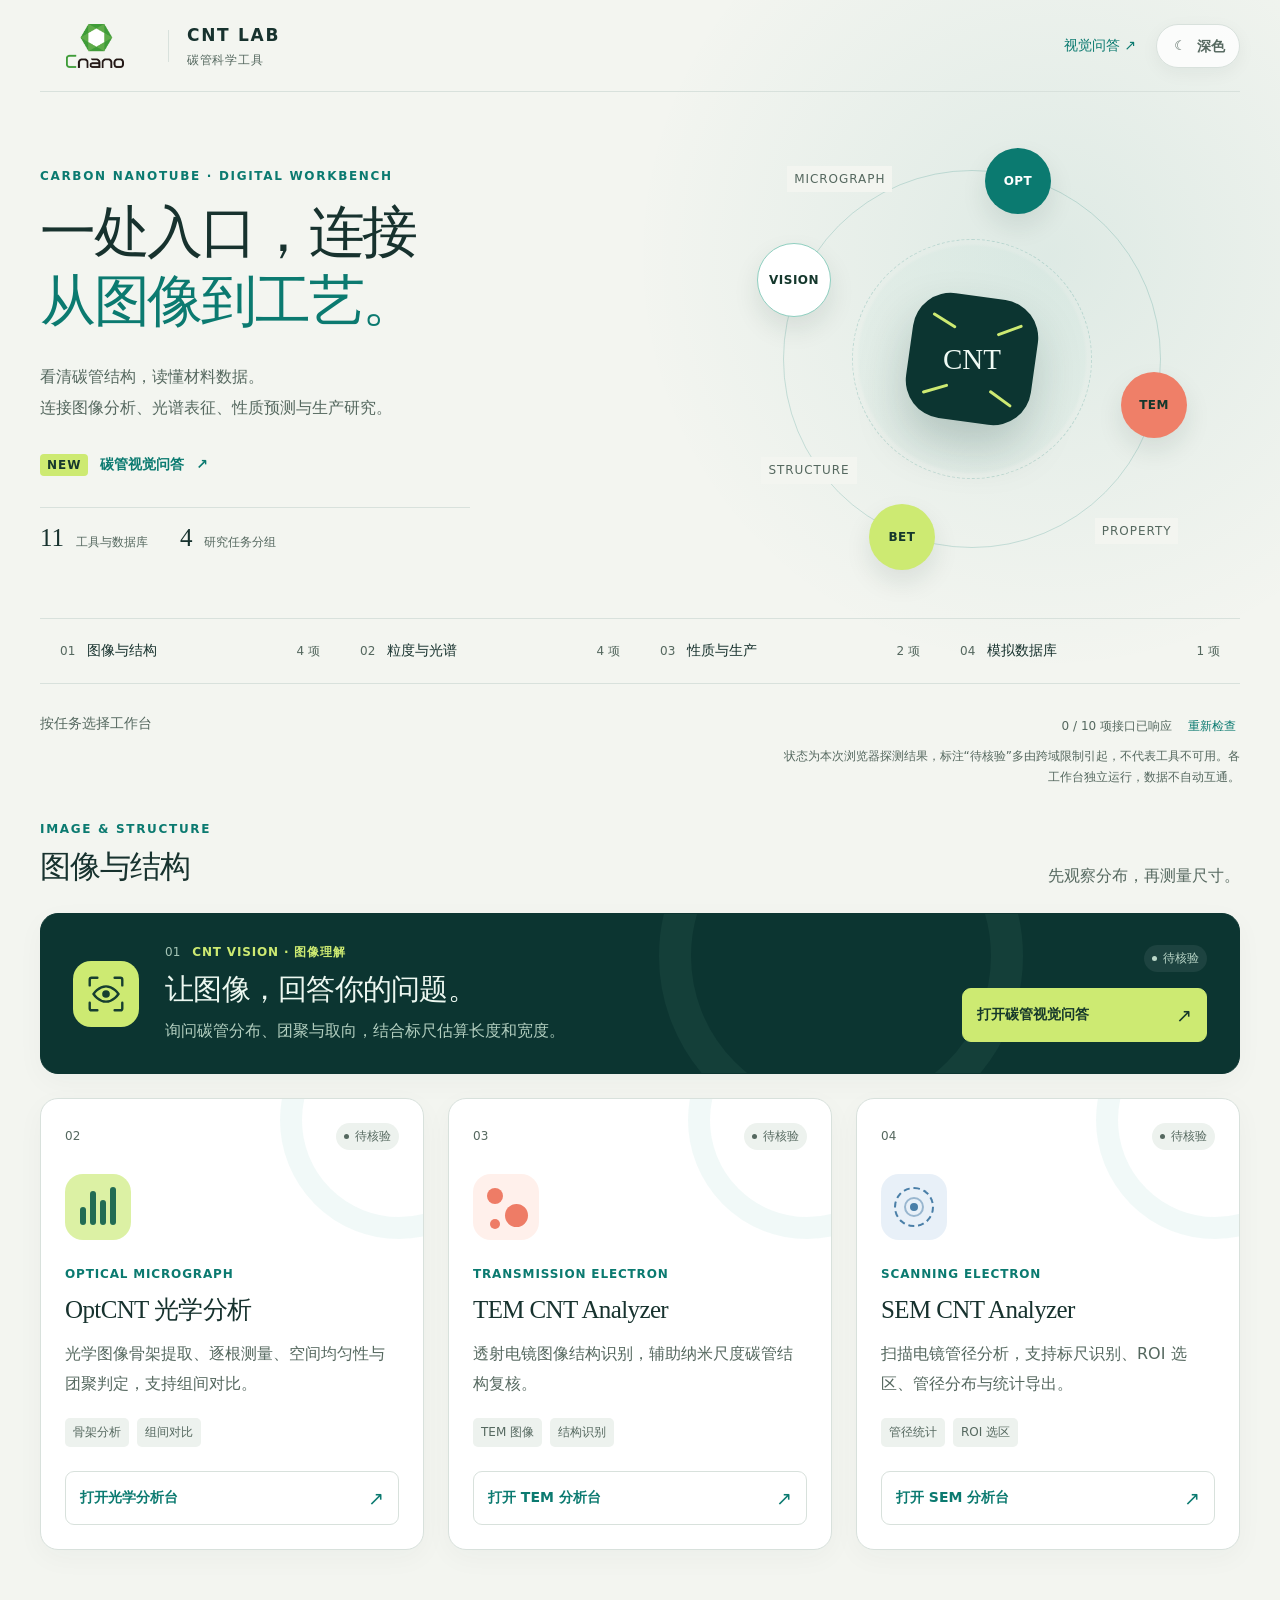
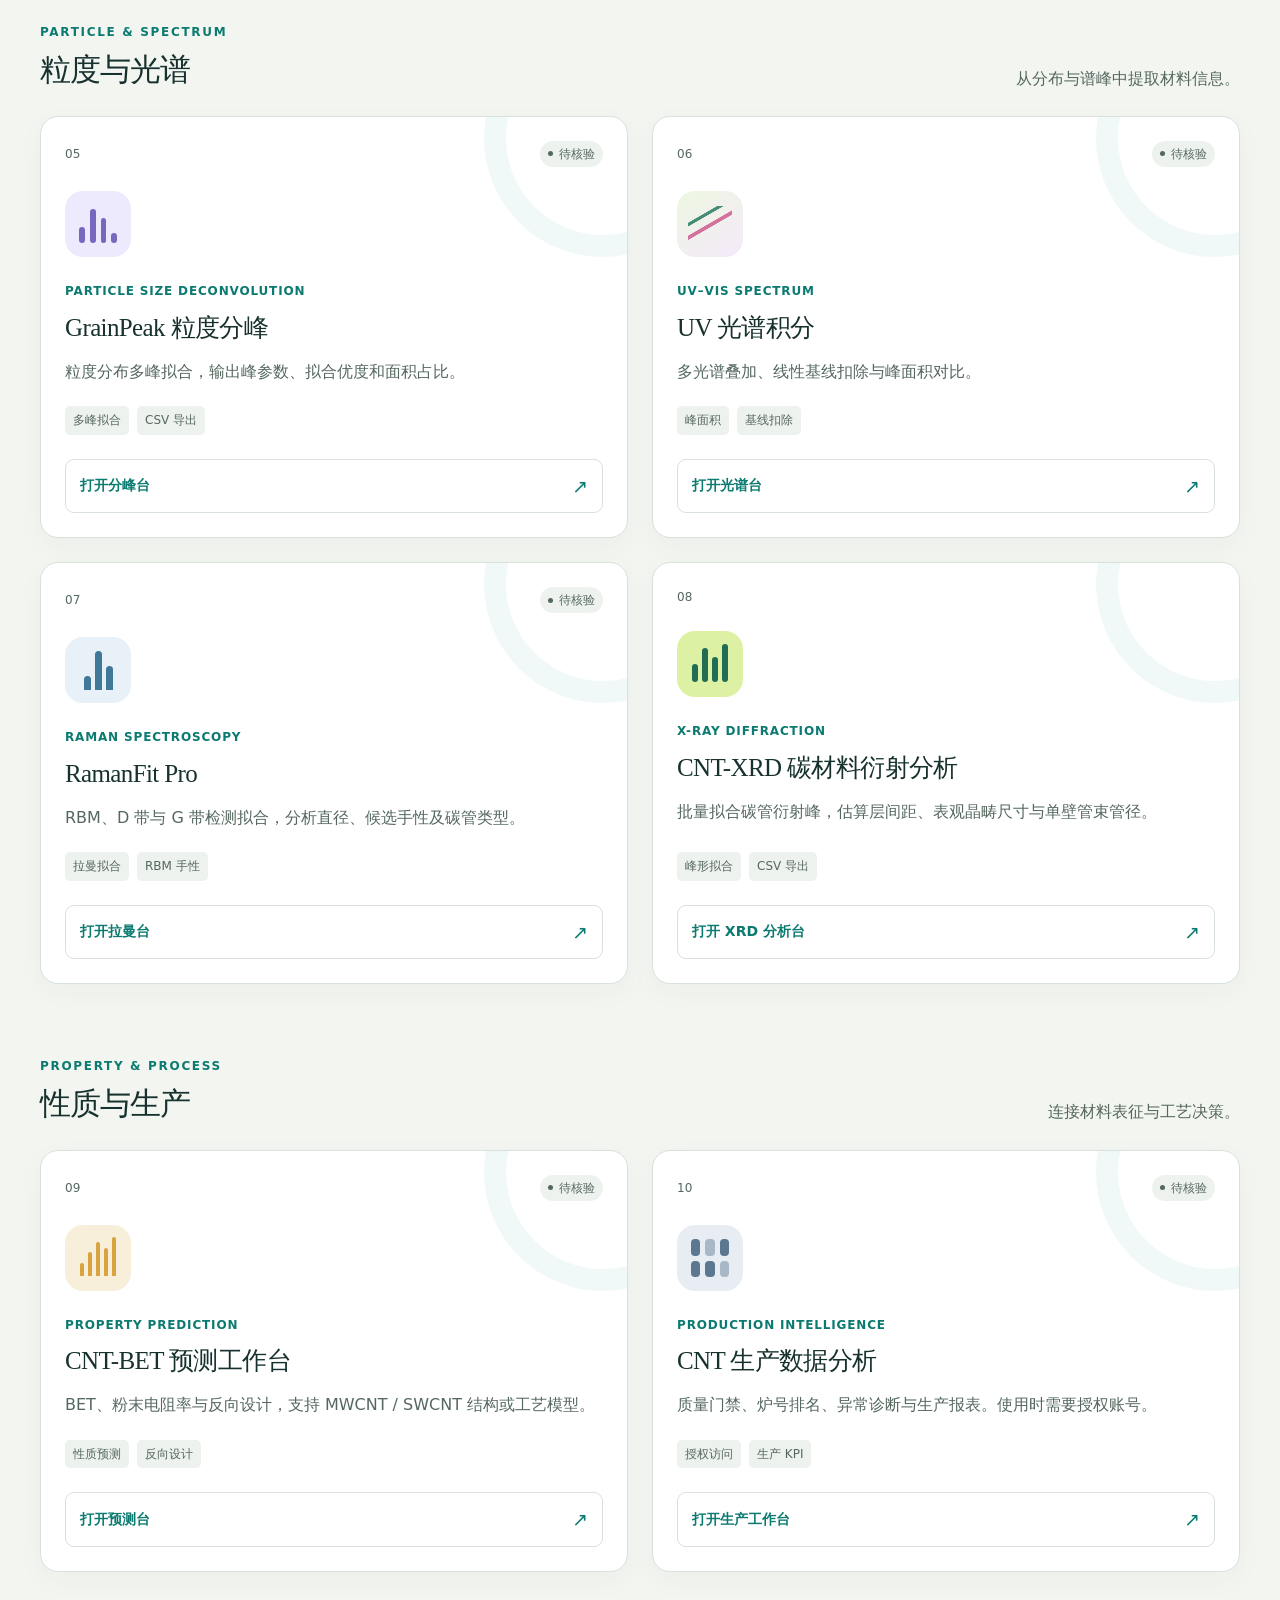
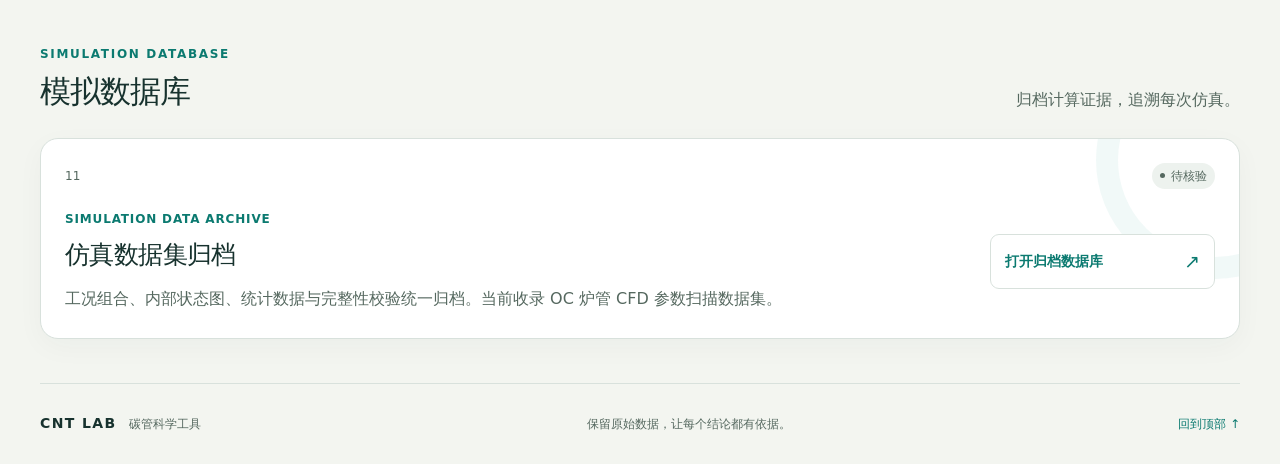
==== commit ac1af535: "Add CNT-XRD to the research tools portal" ====
--- a/index.html
+++ b/index.html
@@ -26,7 +26,7 @@
         <h1>一处入口，连接<br><em>从图像到工艺。</em></h1>
         <p class="lede">看清碳管结构，读懂材料数据。<br>连接图像分析、光谱表征、性质预测与生产研究。</p>
         <a class="vision-shortcut" href="vision/"><span class="shortcut-label">NEW</span> 碳管视觉问答 <span aria-hidden="true">↗</span></a>
-        <div class="intro-meta"><span><strong>10</strong> 工具与数据库</span><span><strong>4</strong> 研究任务分组</span></div>
+        <div class="intro-meta"><span><strong>11</strong> 工具与数据库</span><span><strong>4</strong> 研究任务分组</span></div>
       </div>
       <nav class="cnt-map" aria-label="CNT 研究工具快捷导航">
         <div class="map-ring ring-outer" aria-hidden="true"></div><div class="map-ring ring-inner" aria-hidden="true"></div>
@@ -38,7 +38,7 @@
         <span class="map-caption caption-image" aria-hidden="true">MICROGRAPH</span><span class="map-caption caption-structure" aria-hidden="true">STRUCTURE</span><span class="map-caption caption-property" aria-hidden="true">PROPERTY</span>
       </nav>
     </section>
-    <nav class="category-nav shell" aria-label="工具分类"><a href="#image-tools"><span>01</span> 图像与结构 <b>4 项</b></a><a href="#spectrum-tools"><span>02</span> 粒度与光谱 <b>3 项</b></a><a href="#process-tools"><span>03</span> 性质与生产 <b>2 项</b></a><a href="#simulation-tools"><span>04</span> 模拟数据库 <b>1 项</b></a></nav>
+    <nav class="category-nav shell" aria-label="工具分类"><a href="#image-tools"><span>01</span> 图像与结构 <b>4 项</b></a><a href="#spectrum-tools"><span>02</span> 粒度与光谱 <b>4 项</b></a><a href="#process-tools"><span>03</span> 性质与生产 <b>2 项</b></a><a href="#simulation-tools"><span>04</span> 模拟数据库 <b>1 项</b></a></nav>
     <div class="tools-section shell" id="tools" tabindex="-1">
       <div class="tools-intro"><p>按任务选择工作台</p><div class="tools-status"><div class="service-overview"><span id="serviceSummary" role="status">正在检查接口响应</span><button id="refreshServices" type="button">重新检查</button></div><p class="service-note">状态为本次浏览器探测结果，标注“待核验”多由跨域限制引起，不代表工具不可用。各工作台独立运行，数据不自动互通。</p></div></div>
       <section class="tool-group" id="image-tools" aria-labelledby="image-title">
@@ -62,7 +62,7 @@
       </section>
       <section class="tool-group" id="spectrum-tools" aria-labelledby="spectrum-title">
         <header class="group-heading"><div><p class="eyebrow">PARTICLE & SPECTRUM</p><h2 id="spectrum-title">粒度与光谱</h2></div><p>从分布与谱峰中提取材料信息。</p></header>
-        <div class="tool-grid">
+        <div class="tool-grid pair-grid">
           <article class="tool-card" data-service="grain">
             <div class="card-top"><span class="tool-index">05</span><span class="status-pill checking"><i></i><b>检查中</b></span></div><div class="tool-symbol grain-symbol" aria-hidden="true"><i></i><i></i><i></i><i></i></div><p class="tool-type">PARTICLE SIZE DECONVOLUTION</p><h3>GrainPeak 粒度分峰</h3><p class="tool-description">粒度分布多峰拟合，输出峰参数、拟合优度和面积占比。</p><div class="tag-row"><span>多峰拟合</span><span>CSV 导出</span></div><a class="tool-link" href="https://grain-peak.47.236.76.214.nip.io/"><span>打开分峰台</span><b aria-hidden="true">↗</b></a>
           </article>
@@ -72,23 +72,31 @@
           <article class="tool-card" data-service="raman">
             <div class="card-top"><span class="tool-index">07</span><span class="status-pill checking"><i></i><b>检查中</b></span></div><div class="tool-symbol raman-symbol" aria-hidden="true"><i></i><i></i><i></i></div><p class="tool-type">RAMAN SPECTROSCOPY</p><h3>RamanFit Pro</h3><p class="tool-description">RBM、D 带与 G 带检测拟合，分析直径、候选手性及碳管类型。</p><div class="tag-row"><span>拉曼拟合</span><span>RBM 手性</span></div><a class="tool-link" href="https://raman.47.236.76.214.nip.io/"><span>打开拉曼台</span><b aria-hidden="true">↗</b></a>
           </article>
+          <article class="tool-card">
+            <div class="card-top"><span class="tool-index">08</span></div>
+            <div class="tool-symbol optical-symbol" aria-hidden="true"><i></i><i></i><i></i><i></i></div>
+            <p class="tool-type">X-RAY DIFFRACTION</p><h3>CNT-XRD 碳材料衍射分析</h3>
+            <p class="tool-description">批量拟合碳管衍射峰，估算层间距、表观晶畴尺寸与单壁管束管径。</p>
+            <div class="tag-row"><span>峰形拟合</span><span>CSV 导出</span></div>
+            <a class="tool-link" href="https://cnt-xrd.47.236.76.214.nip.io/"><span>打开 XRD 分析台</span><b aria-hidden="true">↗</b></a>
+          </article>
         </div>
       </section>
       <section class="tool-group" id="process-tools" aria-labelledby="process-title">
         <header class="group-heading"><div><p class="eyebrow">PROPERTY & PROCESS</p><h2 id="process-title">性质与生产</h2></div><p>连接材料表征与工艺决策。</p></header>
         <div class="tool-grid pair-grid">
           <article class="tool-card" data-service="bet">
-            <div class="card-top"><span class="tool-index">08</span><span class="status-pill checking"><i></i><b>检查中</b></span></div><div class="tool-symbol bet-symbol" aria-hidden="true"><span></span><span></span><span></span><span></span><span></span></div><p class="tool-type">PROPERTY PREDICTION</p><h3>CNT-BET 预测工作台</h3><p class="tool-description">BET、粉末电阻率与反向设计，支持 MWCNT / SWCNT 结构或工艺模型。</p><div class="tag-row"><span>性质预测</span><span>反向设计</span></div><a class="tool-link" href="https://47.236.76.214.nip.io/?v=20260814-paste"><span>打开预测台</span><b aria-hidden="true">↗</b></a>
+            <div class="card-top"><span class="tool-index">09</span><span class="status-pill checking"><i></i><b>检查中</b></span></div><div class="tool-symbol bet-symbol" aria-hidden="true"><span></span><span></span><span></span><span></span><span></span></div><p class="tool-type">PROPERTY PREDICTION</p><h3>CNT-BET 预测工作台</h3><p class="tool-description">BET、粉末电阻率与反向设计，支持 MWCNT / SWCNT 结构或工艺模型。</p><div class="tag-row"><span>性质预测</span><span>反向设计</span></div><a class="tool-link" href="https://47.236.76.214.nip.io/?v=20260814-paste"><span>打开预测台</span><b aria-hidden="true">↗</b></a>
           </article>
           <article class="tool-card" data-service="production">
-            <div class="card-top"><span class="tool-index">09</span><span class="status-pill checking"><i></i><b>检查中</b></span></div><div class="tool-symbol production-symbol" aria-hidden="true"><i></i><i></i><i></i><i></i><i></i><i></i></div><p class="tool-type">PRODUCTION INTELLIGENCE</p><h3>CNT 生产数据分析</h3><p class="tool-description">质量门禁、炉号排名、异常诊断与生产报表。使用时需要授权账号。</p><div class="tag-row"><span>授权访问</span><span>生产 KPI</span></div><a class="tool-link" href="https://cnt-analysis.47.236.76.214.nip.io/"><span>打开生产工作台</span><b aria-hidden="true">↗</b></a>
+            <div class="card-top"><span class="tool-index">10</span><span class="status-pill checking"><i></i><b>检查中</b></span></div><div class="tool-symbol production-symbol" aria-hidden="true"><i></i><i></i><i></i><i></i><i></i><i></i></div><p class="tool-type">PRODUCTION INTELLIGENCE</p><h3>CNT 生产数据分析</h3><p class="tool-description">质量门禁、炉号排名、异常诊断与生产报表。使用时需要授权账号。</p><div class="tag-row"><span>授权访问</span><span>生产 KPI</span></div><a class="tool-link" href="https://cnt-analysis.47.236.76.214.nip.io/"><span>打开生产工作台</span><b aria-hidden="true">↗</b></a>
           </article>
         </div>
       </section>
       <section class="tool-group" id="simulation-tools" aria-labelledby="simulation-title">
         <header class="group-heading"><div><p class="eyebrow">SIMULATION DATABASE</p><h2 id="simulation-title">模拟数据库</h2></div><p>归档计算证据，追溯每次仿真。</p></header>
         <article class="tool-card archive-card" data-service="furnace">
-          <div class="card-top"><span class="tool-index">10</span><span class="status-pill checking"><i></i><b>检查中</b></span></div><div class="archive-body"><div><p class="tool-type">SIMULATION DATA ARCHIVE</p><h3>仿真数据集归档</h3><p class="tool-description">工况组合、内部状态图、统计数据与完整性校验统一归档。当前收录 OC 炉管 CFD 参数扫描数据集。</p></div><a class="tool-link" href="https://sim-db.47.236.76.214.nip.io/"><span>打开归档数据库</span><b aria-hidden="true">↗</b></a></div>
+          <div class="card-top"><span class="tool-index">11</span><span class="status-pill checking"><i></i><b>检查中</b></span></div><div class="archive-body"><div><p class="tool-type">SIMULATION DATA ARCHIVE</p><h3>仿真数据集归档</h3><p class="tool-description">工况组合、内部状态图、统计数据与完整性校验统一归档。当前收录 OC 炉管 CFD 参数扫描数据集。</p></div><a class="tool-link" href="https://sim-db.47.236.76.214.nip.io/"><span>打开归档数据库</span><b aria-hidden="true">↗</b></a></div>
         </article>
       </section>
     </div>
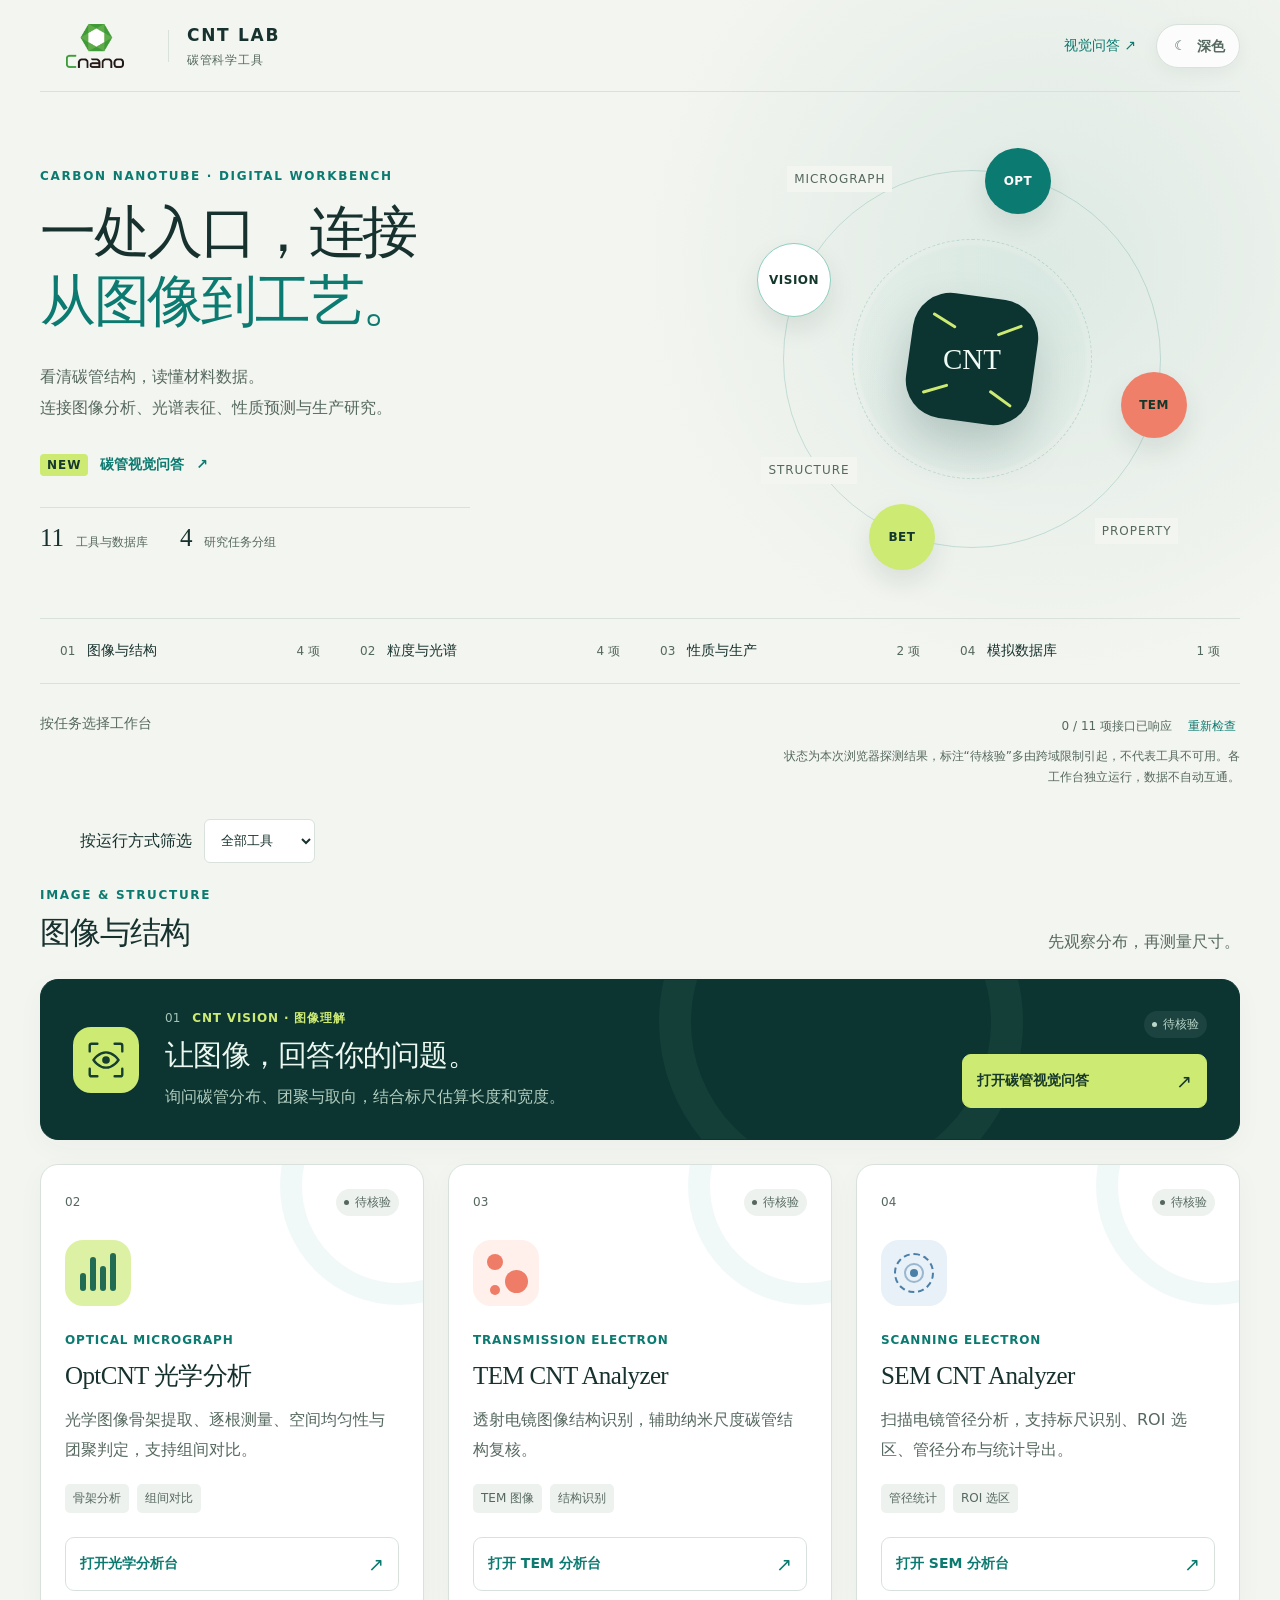
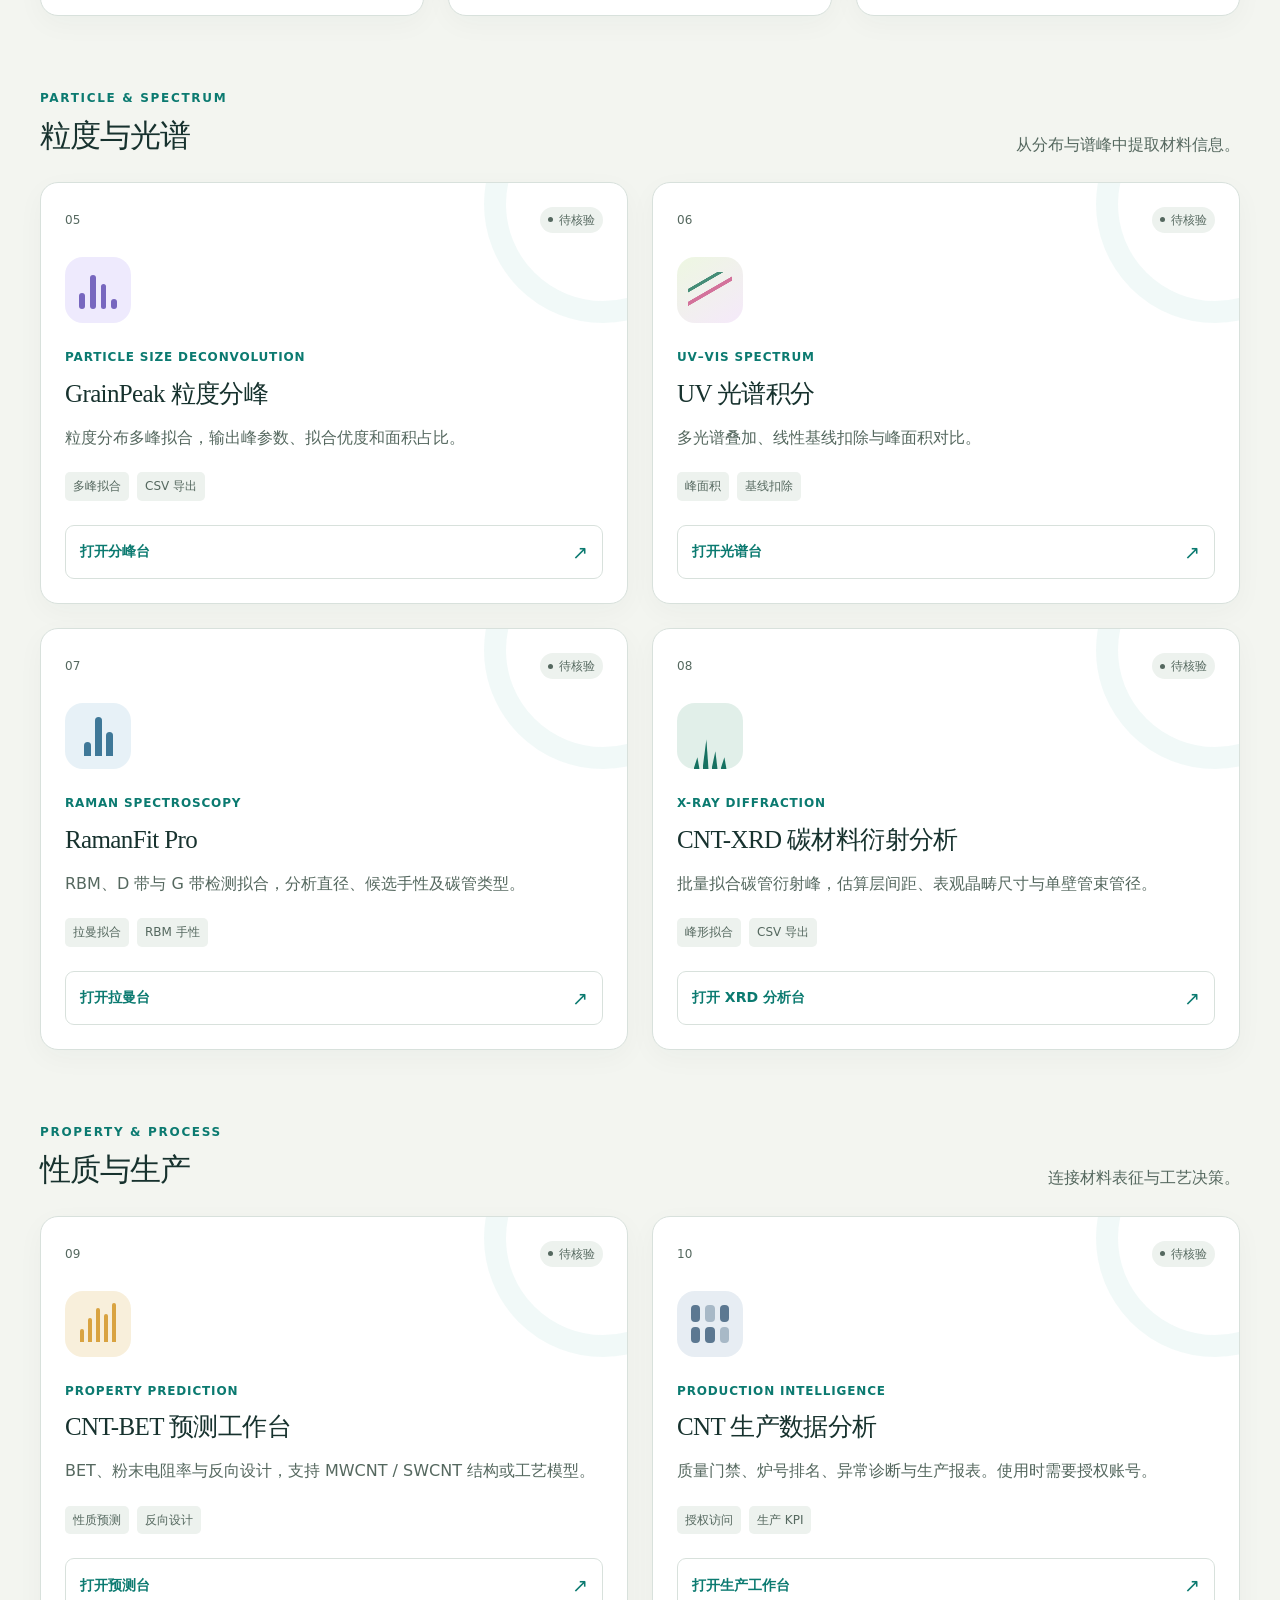
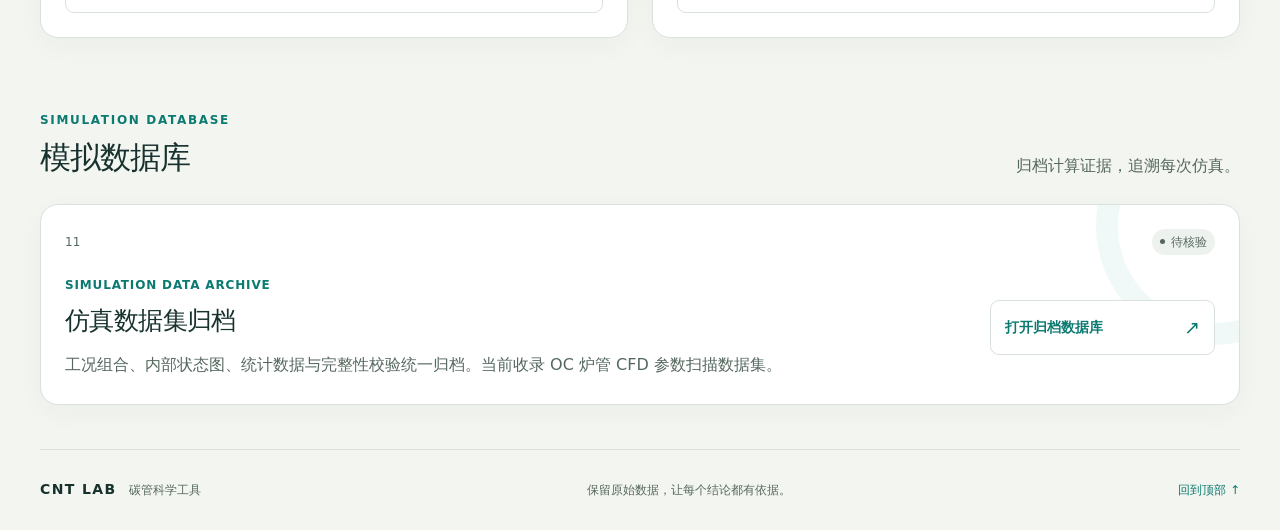
==== commit ce037050: "Connect eleven tool health checks and stream vision responses" ====
--- a/index.html
+++ b/index.html
@@ -8,10 +8,10 @@
   <meta name="description" content="CNT Lab 碳管科学工具门户：视觉问答、图像测量、光谱分析、性质预测、生产数据与仿真归档。" />
   <title>CNT Lab · 碳管科学工具</title>
   <link rel="icon" type="image/png" href="assets/cnano-logo.png" />
-  <script src="theme.js?v=20260915"></script>
-  <link rel="stylesheet" href="theme.css?v=20260915" />
-  <link rel="stylesheet" href="styles.css?v=20260915" />
-  <script src="app.js?v=20260915-portal" defer></script>
+  <script src="theme.js?v=20261125"></script>
+  <link rel="stylesheet" href="theme.css?v=20261125" />
+  <link rel="stylesheet" href="styles.css?v=20261125" />
+  <script src="app.js?v=20261125" defer></script>
 </head>
 <body class="portal">
   <a class="skip-link" href="#tools">跳到工具列表</a>
@@ -31,9 +31,9 @@
       <nav class="cnt-map" aria-label="CNT 研究工具快捷导航">
         <div class="map-ring ring-outer" aria-hidden="true"></div><div class="map-ring ring-inner" aria-hidden="true"></div>
         <a class="map-core" href="#tools" aria-label="查看全部 CNT 工具"><i aria-hidden="true"></i><i aria-hidden="true"></i><i aria-hidden="true"></i><i aria-hidden="true"></i><b>CNT</b></a>
-        <a class="map-node node-opt" href="https://opt-cnt.47.236.76.214.nip.io/?v=20260814-paste2" aria-label="打开 OptCNT 光学分析">OPT</a>
-        <a class="map-node node-tem" href="https://tem-cnt.47.236.76.214.nip.io/?v=20260814-paste" aria-label="打开 TEM 图像分析">TEM</a>
-        <a class="map-node node-bet" href="#process-tools" aria-label="查看性质预测与生产工具">BET</a>
+        <a class="map-node node-opt" href="https://opt-cnt.47.236.76.214.nip.io/" aria-label="打开 OptCNT 光学分析">OPT</a>
+        <a class="map-node node-tem" href="https://tem-cnt.47.236.76.214.nip.io/" aria-label="打开 TEM 图像分析">TEM</a>
+        <a class="map-node node-bet" href="https://47.236.76.214.nip.io/" aria-label="打开 CNT-BET 预测工作台">BET</a>
         <a class="map-node node-vision" href="vision/" aria-label="打开碳管视觉问答">VISION</a>
         <span class="map-caption caption-image" aria-hidden="true">MICROGRAPH</span><span class="map-caption caption-structure" aria-hidden="true">STRUCTURE</span><span class="map-caption caption-property" aria-hidden="true">PROPERTY</span>
       </nav>
@@ -41,40 +41,41 @@
     <nav class="category-nav shell" aria-label="工具分类"><a href="#image-tools"><span>01</span> 图像与结构 <b>4 项</b></a><a href="#spectrum-tools"><span>02</span> 粒度与光谱 <b>4 项</b></a><a href="#process-tools"><span>03</span> 性质与生产 <b>2 项</b></a><a href="#simulation-tools"><span>04</span> 模拟数据库 <b>1 项</b></a></nav>
     <div class="tools-section shell" id="tools" tabindex="-1">
       <div class="tools-intro"><p>按任务选择工作台</p><div class="tools-status"><div class="service-overview"><span id="serviceSummary" role="status">正在检查接口响应</span><button id="refreshServices" type="button">重新检查</button></div><p class="service-note">状态为本次浏览器探测结果，标注“待核验”多由跨域限制引起，不代表工具不可用。各工作台独立运行，数据不自动互通。</p></div></div>
-      <section class="tool-group" id="image-tools" aria-labelledby="image-title">
+      <label class="tool-filter shell">按运行方式筛选 <select id="tool-mode"><option value="">全部工具</option><option>浏览器计算</option><option>云端分析</option><option>授权访问</option><option>只读归档</option></select></label>
+    <section class="tool-group" id="image-tools" aria-labelledby="image-title">
         <header class="group-heading"><div><p class="eyebrow">IMAGE & STRUCTURE</p><h2 id="image-title">图像与结构</h2></div><p>先观察分布，再测量尺寸。</p></header>
-        <article class="tool-card vision-feature" data-service="vision">
+        <article class="tool-card vision-feature" data-service="vision" data-mode="云端分析">
           <div class="tool-symbol vision-symbol" aria-hidden="true"><svg viewBox="0 0 48 48" fill="none"><path d="M15 7H9a2 2 0 0 0-2 2v6m26-8h6a2 2 0 0 1 2 2v6M7 33v6a2 2 0 0 0 2 2h6m26-8v6a2 2 0 0 1-2 2h-6" stroke="currentColor" stroke-width="2.5" stroke-linecap="round"/><path d="M11 24s5-8 13-8 13 8 13 8-5 8-13 8-13-8-13-8Z" stroke="currentColor" stroke-width="2.5"/><circle cx="24" cy="24" r="4" fill="currentColor"/></svg></div>
           <div class="feature-copy"><div class="feature-kicker"><span class="tool-index">01</span><p class="tool-type">CNT VISION · 图像理解</p></div><h3>让图像，回答你的问题。</h3><p class="tool-description">询问碳管分布、团聚与取向，结合标尺估算长度和宽度。</p></div>
           <div class="feature-action"><span class="status-pill checking"><i></i><b>检查中</b></span><a class="tool-link" href="vision/"><span>打开碳管视觉问答</span><b aria-hidden="true">↗</b></a></div>
         </article>
         <div class="tool-grid image-grid">
-          <article class="tool-card" data-service="opt">
-            <div class="card-top"><span class="tool-index">02</span><span class="status-pill checking"><i></i><b>检查中</b></span></div><div class="tool-symbol optical-symbol" aria-hidden="true"><i></i><i></i><i></i><i></i></div><p class="tool-type">OPTICAL MICROGRAPH</p><h3>OptCNT 光学分析</h3><p class="tool-description">光学图像骨架提取、逐根测量、空间均匀性与团聚判定，支持组间对比。</p><div class="tag-row"><span>骨架分析</span><span>组间对比</span></div><a class="tool-link" href="https://opt-cnt.47.236.76.214.nip.io/?v=20260814-paste2"><span>打开光学分析台</span><b aria-hidden="true">↗</b></a>
+          <article class="tool-card" data-service="opt" data-mode="云端分析">
+            <div class="card-top"><span class="tool-index">02</span><span class="status-pill checking"><i></i><b>检查中</b></span></div><div class="tool-symbol optical-symbol" aria-hidden="true"><i></i><i></i><i></i><i></i></div><p class="tool-type">OPTICAL MICROGRAPH</p><h3>OptCNT 光学分析</h3><p class="tool-description">光学图像骨架提取、逐根测量、空间均匀性与团聚判定，支持组间对比。</p><div class="tag-row"><span>骨架分析</span><span>组间对比</span></div><a class="tool-link" href="https://opt-cnt.47.236.76.214.nip.io/"><span>打开光学分析台</span><b aria-hidden="true">↗</b></a>
           </article>
-          <article class="tool-card" data-service="tem">
-            <div class="card-top"><span class="tool-index">03</span><span class="status-pill checking"><i></i><b>检查中</b></span></div><div class="tool-symbol tem-symbol" aria-hidden="true"><span></span><span></span><span></span></div><p class="tool-type">TRANSMISSION ELECTRON</p><h3>TEM CNT Analyzer</h3><p class="tool-description">透射电镜图像结构识别，辅助纳米尺度碳管结构复核。</p><div class="tag-row"><span>TEM 图像</span><span>结构识别</span></div><a class="tool-link" href="https://tem-cnt.47.236.76.214.nip.io/?v=20260814-paste"><span>打开 TEM 分析台</span><b aria-hidden="true">↗</b></a>
+          <article class="tool-card" data-service="tem" data-mode="云端分析">
+            <div class="card-top"><span class="tool-index">03</span><span class="status-pill checking"><i></i><b>检查中</b></span></div><div class="tool-symbol tem-symbol" aria-hidden="true"><span></span><span></span><span></span></div><p class="tool-type">TRANSMISSION ELECTRON</p><h3>TEM CNT Analyzer</h3><p class="tool-description">透射电镜图像结构识别，辅助纳米尺度碳管结构复核。</p><div class="tag-row"><span>TEM 图像</span><span>结构识别</span></div><a class="tool-link" href="https://tem-cnt.47.236.76.214.nip.io/"><span>打开 TEM 分析台</span><b aria-hidden="true">↗</b></a>
           </article>
-          <article class="tool-card" data-service="sem">
-            <div class="card-top"><span class="tool-index">04</span><span class="status-pill checking"><i></i><b>检查中</b></span></div><div class="tool-symbol sem-symbol" aria-hidden="true"><i></i><i></i><i></i></div><p class="tool-type">SCANNING ELECTRON</p><h3>SEM CNT Analyzer</h3><p class="tool-description">扫描电镜管径分析，支持标尺识别、ROI 选区、管径分布与统计导出。</p><div class="tag-row"><span>管径统计</span><span>ROI 选区</span></div><a class="tool-link" href="https://sem.47.236.76.214.nip.io/?v=20260821"><span>打开 SEM 分析台</span><b aria-hidden="true">↗</b></a>
+          <article class="tool-card" data-service="sem" data-mode="云端分析">
+            <div class="card-top"><span class="tool-index">04</span><span class="status-pill checking"><i></i><b>检查中</b></span></div><div class="tool-symbol sem-symbol" aria-hidden="true"><i></i><i></i><i></i></div><p class="tool-type">SCANNING ELECTRON</p><h3>SEM CNT Analyzer</h3><p class="tool-description">扫描电镜管径分析，支持标尺识别、ROI 选区、管径分布与统计导出。</p><div class="tag-row"><span>管径统计</span><span>ROI 选区</span></div><a class="tool-link" href="https://sem.47.236.76.214.nip.io/"><span>打开 SEM 分析台</span><b aria-hidden="true">↗</b></a>
           </article>
         </div>
       </section>
       <section class="tool-group" id="spectrum-tools" aria-labelledby="spectrum-title">
         <header class="group-heading"><div><p class="eyebrow">PARTICLE & SPECTRUM</p><h2 id="spectrum-title">粒度与光谱</h2></div><p>从分布与谱峰中提取材料信息。</p></header>
         <div class="tool-grid pair-grid">
-          <article class="tool-card" data-service="grain">
+          <article class="tool-card" data-service="grain" data-mode="云端分析">
             <div class="card-top"><span class="tool-index">05</span><span class="status-pill checking"><i></i><b>检查中</b></span></div><div class="tool-symbol grain-symbol" aria-hidden="true"><i></i><i></i><i></i><i></i></div><p class="tool-type">PARTICLE SIZE DECONVOLUTION</p><h3>GrainPeak 粒度分峰</h3><p class="tool-description">粒度分布多峰拟合，输出峰参数、拟合优度和面积占比。</p><div class="tag-row"><span>多峰拟合</span><span>CSV 导出</span></div><a class="tool-link" href="https://grain-peak.47.236.76.214.nip.io/"><span>打开分峰台</span><b aria-hidden="true">↗</b></a>
           </article>
-          <article class="tool-card" data-service="uv">
+          <article class="tool-card" data-service="uv" data-mode="浏览器计算">
             <div class="card-top"><span class="tool-index">06</span><span class="status-pill checking"><i></i><b>检查中</b></span></div><div class="tool-symbol uv-symbol" aria-hidden="true"><i></i></div><p class="tool-type">UV–VIS SPECTRUM</p><h3>UV 光谱积分</h3><p class="tool-description">多光谱叠加、线性基线扣除与峰面积对比。</p><div class="tag-row"><span>峰面积</span><span>基线扣除</span></div><a class="tool-link" href="https://uv-spectrum.47.236.76.214.nip.io/"><span>打开光谱台</span><b aria-hidden="true">↗</b></a>
           </article>
-          <article class="tool-card" data-service="raman">
+          <article class="tool-card" data-service="raman" data-mode="云端分析">
             <div class="card-top"><span class="tool-index">07</span><span class="status-pill checking"><i></i><b>检查中</b></span></div><div class="tool-symbol raman-symbol" aria-hidden="true"><i></i><i></i><i></i></div><p class="tool-type">RAMAN SPECTROSCOPY</p><h3>RamanFit Pro</h3><p class="tool-description">RBM、D 带与 G 带检测拟合，分析直径、候选手性及碳管类型。</p><div class="tag-row"><span>拉曼拟合</span><span>RBM 手性</span></div><a class="tool-link" href="https://raman.47.236.76.214.nip.io/"><span>打开拉曼台</span><b aria-hidden="true">↗</b></a>
           </article>
-          <article class="tool-card">
-            <div class="card-top"><span class="tool-index">08</span></div>
-            <div class="tool-symbol optical-symbol" aria-hidden="true"><i></i><i></i><i></i><i></i></div>
+          <article class="tool-card" data-service="xrd" data-mode="浏览器计算">
+            <div class="card-top"><span class="tool-index">08</span><span class="status-pill checking"><i></i><b>检查中</b></span></div>
+            <div class="tool-symbol xrd-symbol" aria-hidden="true"><i></i><i></i><i></i><i></i></div>
             <p class="tool-type">X-RAY DIFFRACTION</p><h3>CNT-XRD 碳材料衍射分析</h3>
             <p class="tool-description">批量拟合碳管衍射峰，估算层间距、表观晶畴尺寸与单壁管束管径。</p>
             <div class="tag-row"><span>峰形拟合</span><span>CSV 导出</span></div>
@@ -85,17 +86,17 @@
       <section class="tool-group" id="process-tools" aria-labelledby="process-title">
         <header class="group-heading"><div><p class="eyebrow">PROPERTY & PROCESS</p><h2 id="process-title">性质与生产</h2></div><p>连接材料表征与工艺决策。</p></header>
         <div class="tool-grid pair-grid">
-          <article class="tool-card" data-service="bet">
-            <div class="card-top"><span class="tool-index">09</span><span class="status-pill checking"><i></i><b>检查中</b></span></div><div class="tool-symbol bet-symbol" aria-hidden="true"><span></span><span></span><span></span><span></span><span></span></div><p class="tool-type">PROPERTY PREDICTION</p><h3>CNT-BET 预测工作台</h3><p class="tool-description">BET、粉末电阻率与反向设计，支持 MWCNT / SWCNT 结构或工艺模型。</p><div class="tag-row"><span>性质预测</span><span>反向设计</span></div><a class="tool-link" href="https://47.236.76.214.nip.io/?v=20260814-paste"><span>打开预测台</span><b aria-hidden="true">↗</b></a>
+          <article class="tool-card" data-service="bet" data-mode="云端分析">
+            <div class="card-top"><span class="tool-index">09</span><span class="status-pill checking"><i></i><b>检查中</b></span></div><div class="tool-symbol bet-symbol" aria-hidden="true"><span></span><span></span><span></span><span></span><span></span></div><p class="tool-type">PROPERTY PREDICTION</p><h3>CNT-BET 预测工作台</h3><p class="tool-description">BET、粉末电阻率与反向设计，支持 MWCNT / SWCNT 结构或工艺模型。</p><div class="tag-row"><span>性质预测</span><span>反向设计</span></div><a class="tool-link" href="https://47.236.76.214.nip.io/"><span>打开预测台</span><b aria-hidden="true">↗</b></a>
           </article>
-          <article class="tool-card" data-service="production">
+          <article class="tool-card" data-service="production" data-mode="授权访问">
             <div class="card-top"><span class="tool-index">10</span><span class="status-pill checking"><i></i><b>检查中</b></span></div><div class="tool-symbol production-symbol" aria-hidden="true"><i></i><i></i><i></i><i></i><i></i><i></i></div><p class="tool-type">PRODUCTION INTELLIGENCE</p><h3>CNT 生产数据分析</h3><p class="tool-description">质量门禁、炉号排名、异常诊断与生产报表。使用时需要授权账号。</p><div class="tag-row"><span>授权访问</span><span>生产 KPI</span></div><a class="tool-link" href="https://cnt-analysis.47.236.76.214.nip.io/"><span>打开生产工作台</span><b aria-hidden="true">↗</b></a>
           </article>
         </div>
       </section>
       <section class="tool-group" id="simulation-tools" aria-labelledby="simulation-title">
         <header class="group-heading"><div><p class="eyebrow">SIMULATION DATABASE</p><h2 id="simulation-title">模拟数据库</h2></div><p>归档计算证据，追溯每次仿真。</p></header>
-        <article class="tool-card archive-card" data-service="furnace">
+        <article class="tool-card archive-card" data-service="furnace" data-mode="只读归档">
           <div class="card-top"><span class="tool-index">11</span><span class="status-pill checking"><i></i><b>检查中</b></span></div><div class="archive-body"><div><p class="tool-type">SIMULATION DATA ARCHIVE</p><h3>仿真数据集归档</h3><p class="tool-description">工况组合、内部状态图、统计数据与完整性校验统一归档。当前收录 OC 炉管 CFD 参数扫描数据集。</p></div><a class="tool-link" href="https://sim-db.47.236.76.214.nip.io/"><span>打开归档数据库</span><b aria-hidden="true">↗</b></a></div>
         </article>
       </section>
--- a/theme.css
+++ b/theme.css
@@ -122,3 +122,8 @@
 :root[data-theme="dark"] .bet-symbol span { background: #e0b463; }
 :root[data-theme="dark"] .production-symbol { background: #222c34; }
 :root[data-theme="dark"] .production-symbol i { background: #8fa8bd; }
+
+[data-theme-toggle],a[href="https://zuestian.github.io/Cnanotools/"]{min-height:44px;min-width:44px}
+@media(min-width:341px){[data-theme-toggle] [data-theme-label]{display:inline}}
+
+:root[data-theme="dark"] .xrd-symbol {background:#153631;color:#86ddca}
--- a/styles.css
+++ b/styles.css
@@ -156,3 +156,11 @@
   .tool-card.vision-feature { grid-template-columns: 1fr; }.vision-feature .vision-symbol { display: none; }
 }
 @media (prefers-reduced-motion: reduce) { html { scroll-behavior: auto; } *, *::before, *::after { transition: none !important; animation: none !important; } }
+
+[hidden] { display:none !important }
+.tool-filter {display:flex;align-items:center;gap:12px;margin:22px auto;color:var(--ink)}
+.tool-filter select {padding:6px 12px;min-height:44px;background:var(--surface);color:inherit;border:1px solid var(--line);border-radius:6px}
+.xrd-symbol {display:flex;align-items:flex-end;justify-content:center;gap:3px;background:#e1efe9;color:#167161}
+.xrd-symbol i {width:6px;height:12px;background:currentColor;clip-path:polygon(65% 0,100% 100%,0 100%)}
+.xrd-symbol i:nth-child(2) {height:30px}
+.xrd-symbol i:nth-child(3) {height:18px}
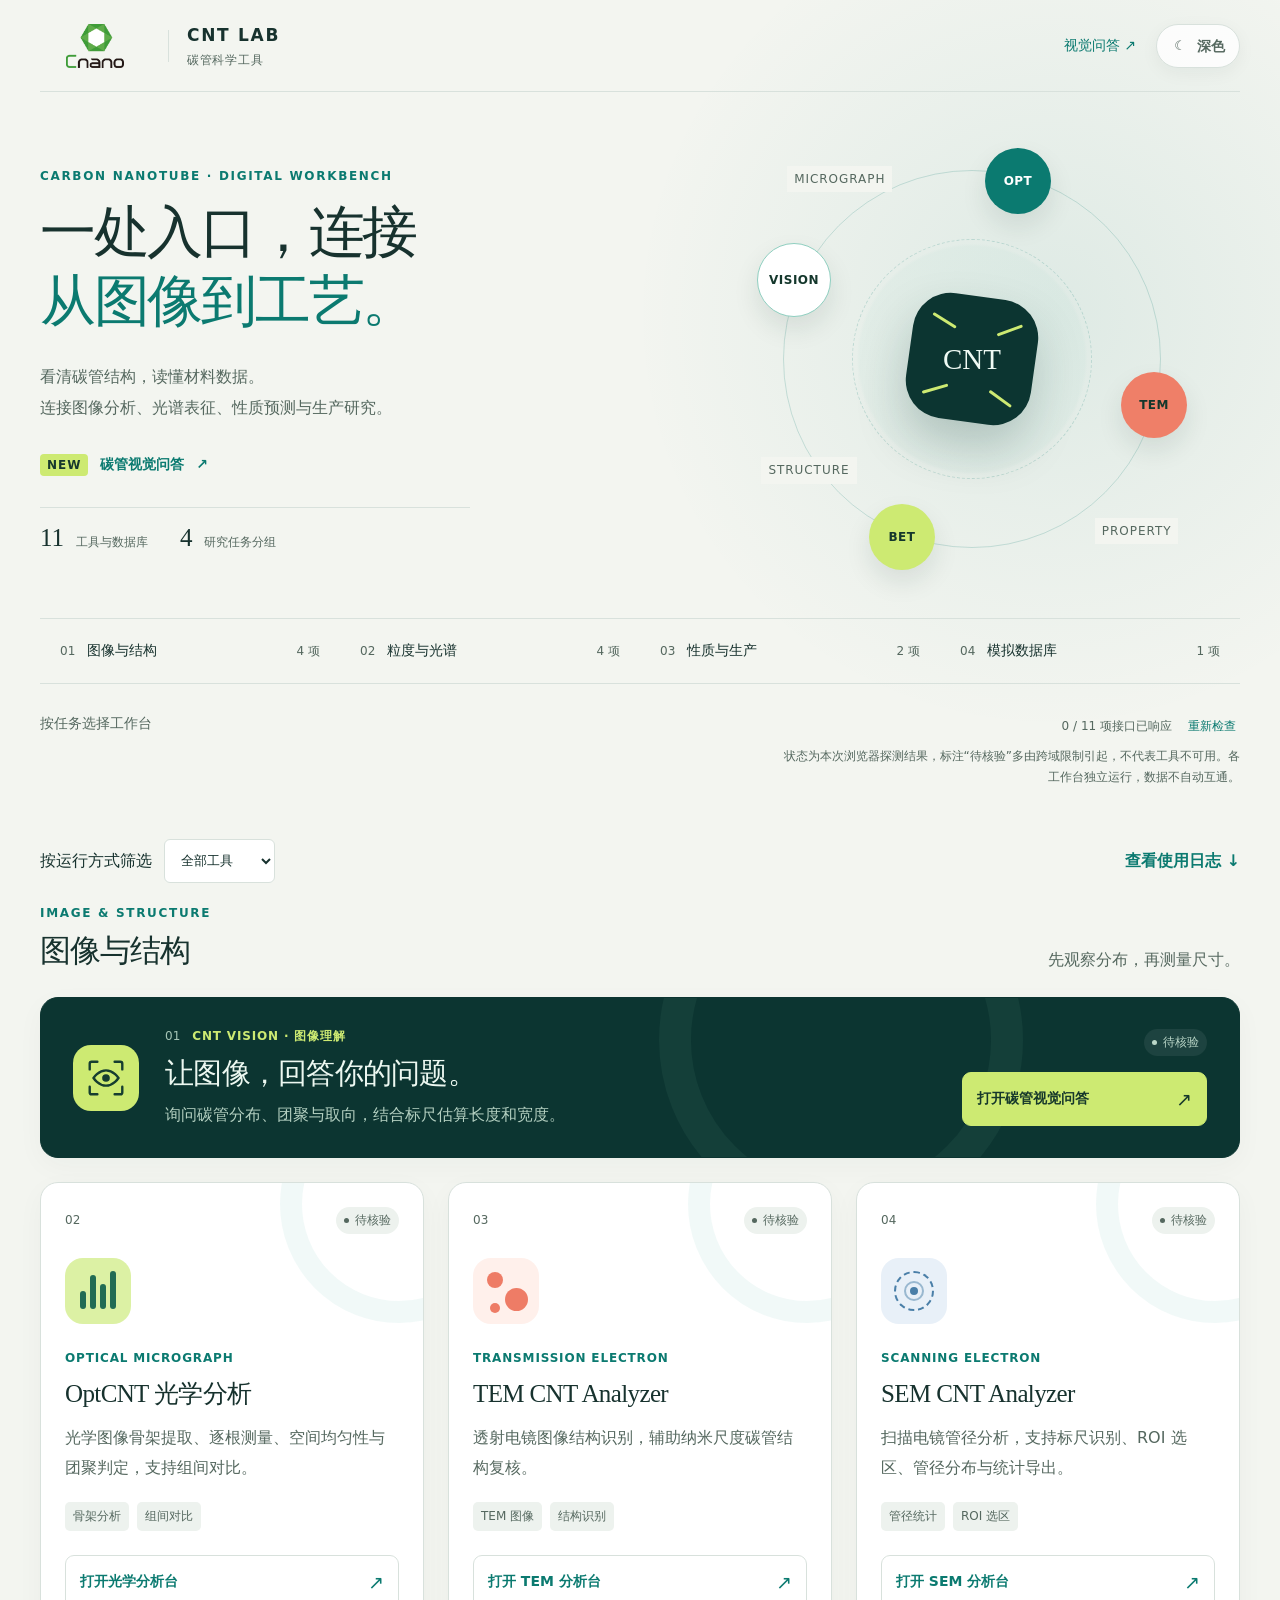
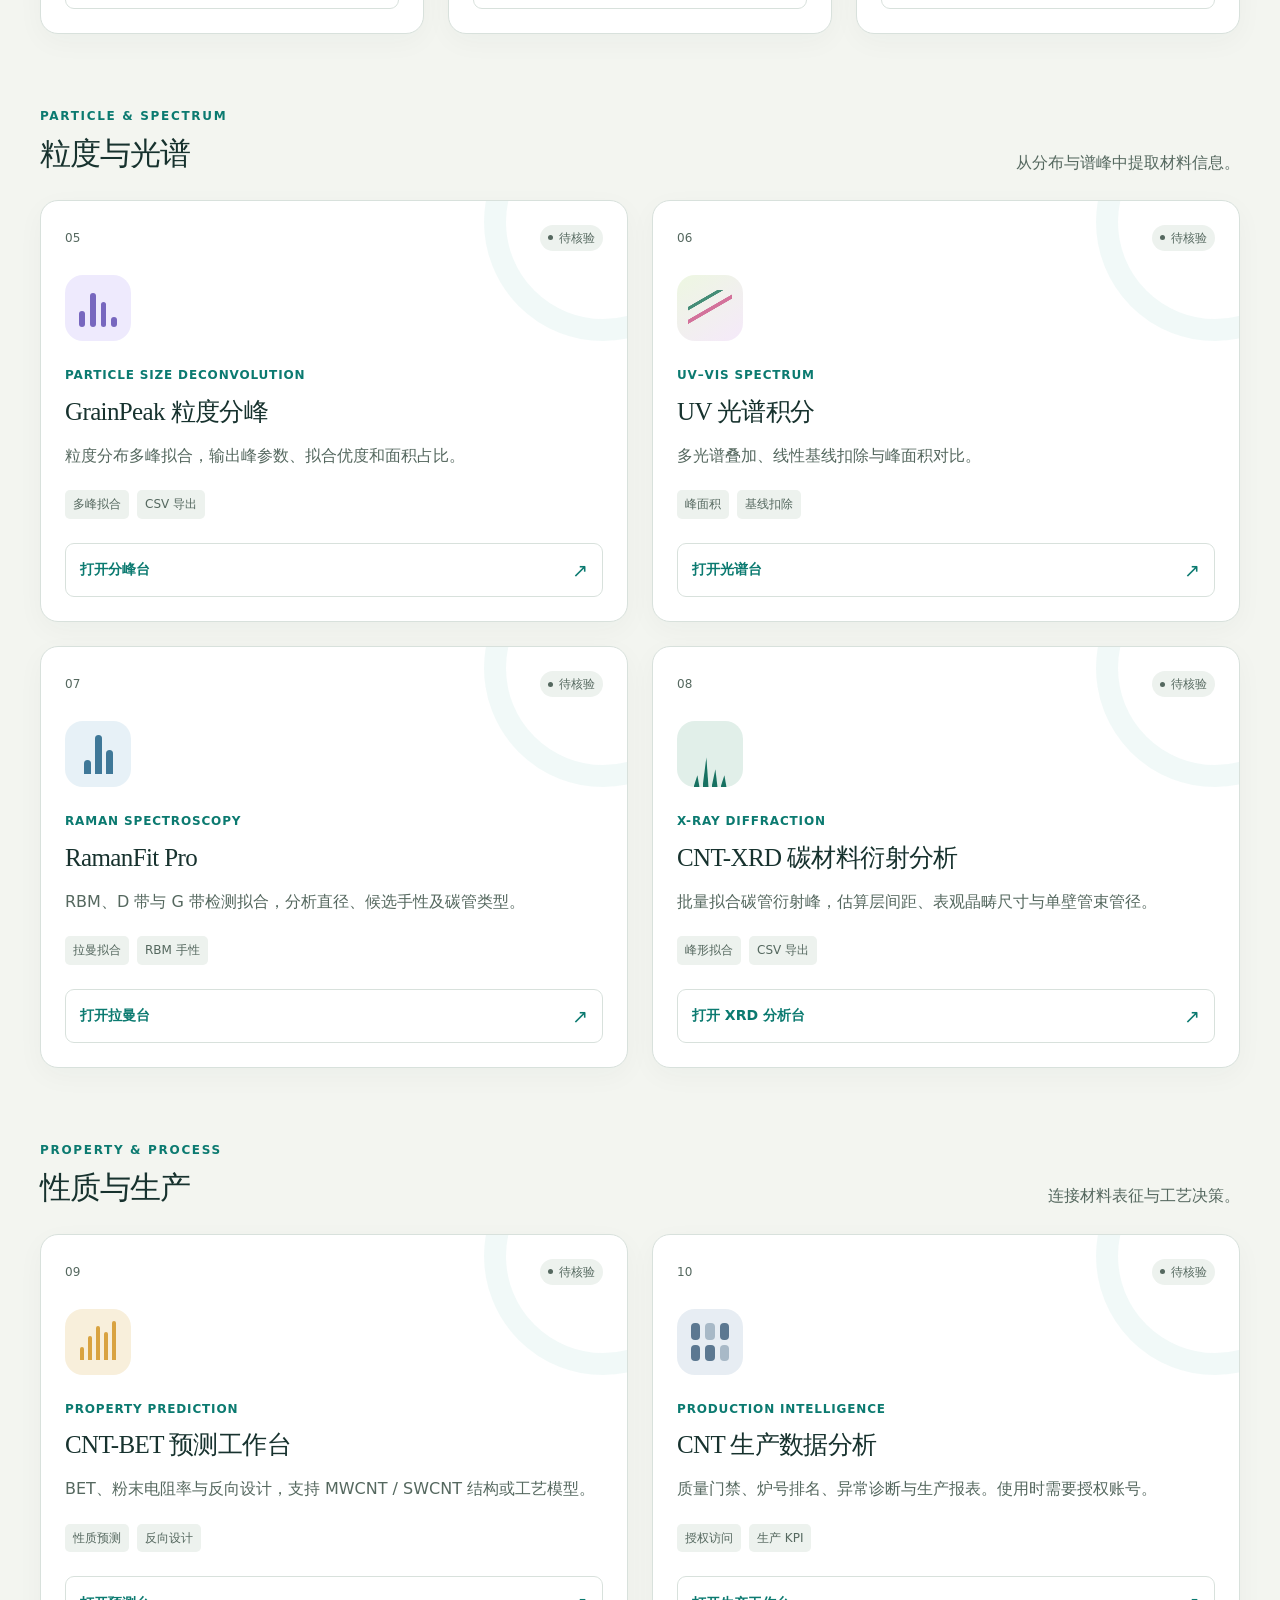
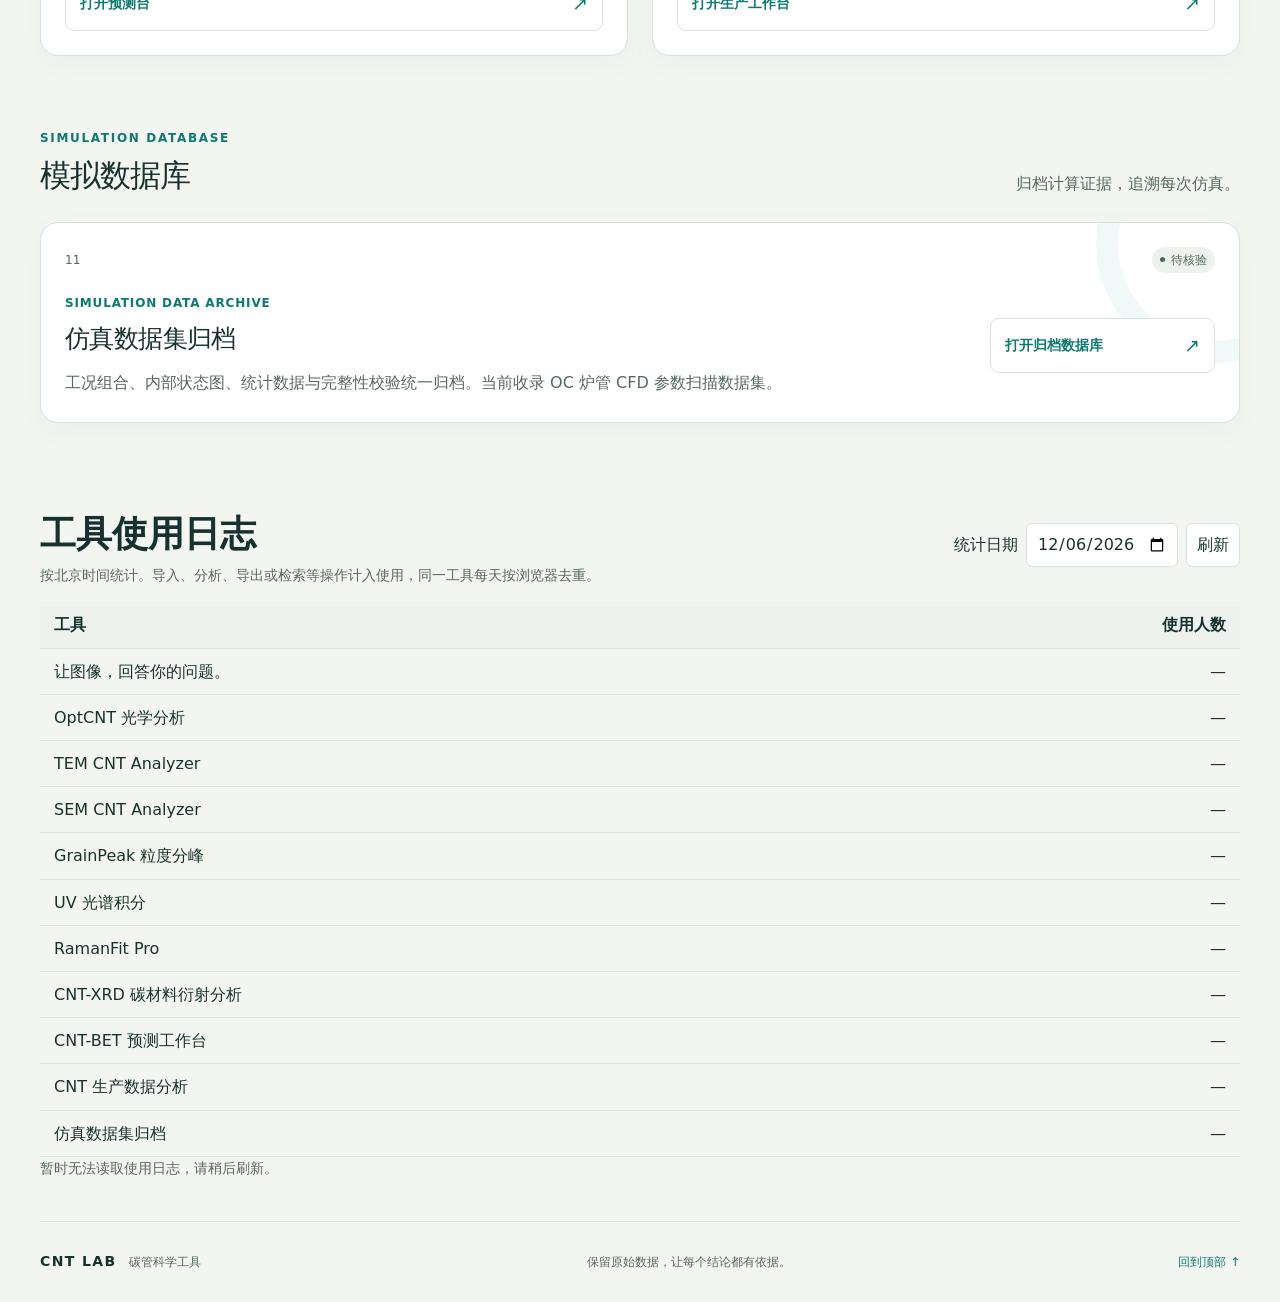
==== commit 47dcda0c: "Publish daily active browser counts for CNT workbenches" ====
--- a/index.html
+++ b/index.html
@@ -12,6 +12,7 @@
   <link rel="stylesheet" href="theme.css?v=20261125" />
   <link rel="stylesheet" href="styles.css?v=20261125" />
   <script src="app.js?v=20261125" defer></script>
+  <script src="usage-log.js?v=20261125-usage1" defer></script>
 </head>
 <body class="portal">
   <a class="skip-link" href="#tools">跳到工具列表</a>
@@ -41,7 +42,7 @@
     <nav class="category-nav shell" aria-label="工具分类"><a href="#image-tools"><span>01</span> 图像与结构 <b>4 项</b></a><a href="#spectrum-tools"><span>02</span> 粒度与光谱 <b>4 项</b></a><a href="#process-tools"><span>03</span> 性质与生产 <b>2 项</b></a><a href="#simulation-tools"><span>04</span> 模拟数据库 <b>1 项</b></a></nav>
     <div class="tools-section shell" id="tools" tabindex="-1">
       <div class="tools-intro"><p>按任务选择工作台</p><div class="tools-status"><div class="service-overview"><span id="serviceSummary" role="status">正在检查接口响应</span><button id="refreshServices" type="button">重新检查</button></div><p class="service-note">状态为本次浏览器探测结果，标注“待核验”多由跨域限制引起，不代表工具不可用。各工作台独立运行，数据不自动互通。</p></div></div>
-      <label class="tool-filter shell">按运行方式筛选 <select id="tool-mode"><option value="">全部工具</option><option>浏览器计算</option><option>云端分析</option><option>授权访问</option><option>只读归档</option></select></label>
+      <div class="tool-controls"><label class="tool-filter">按运行方式筛选 <select id="tool-mode"><option value="">全部工具</option><option>浏览器计算</option><option>云端分析</option><option>授权访问</option><option>只读归档</option></select></label><a class="usage-jump" href="#usage">查看使用日志 ↓</a></div>
     <section class="tool-group" id="image-tools" aria-labelledby="image-title">
         <header class="group-heading"><div><p class="eyebrow">IMAGE & STRUCTURE</p><h2 id="image-title">图像与结构</h2></div><p>先观察分布，再测量尺寸。</p></header>
         <article class="tool-card vision-feature" data-service="vision" data-mode="云端分析">
@@ -101,6 +102,13 @@
         </article>
       </section>
     </div>
+    <section id="usage" class="usage-log shell" aria-labelledby="usage-title">
+      <header><div><h2 id="usage-title">工具使用日志</h2><p>按北京时间统计。导入、分析、导出或检索等操作计入使用，同一工具每天按浏览器去重。</p></div>
+        <div class="usage-controls"><label>统计日期 <input type="date" aria-label="统计日期"></label><button type="button">刷新</button></div>
+      </header>
+      <table><thead><tr><th scope="col">工具</th><th scope="col">使用人数</th></tr></thead><tbody></tbody></table>
+      <p role="status" aria-live="polite"></p>
+    </section>
   </main>
   <footer class="site-footer shell"><div><strong>CNT LAB</strong><span>碳管科学工具</span></div><p>保留原始数据，让每个结论都有依据。</p><a href="#top">回到顶部 ↑</a></footer>
 </body>
--- a/styles.css
+++ b/styles.css
@@ -164,3 +164,19 @@
 .xrd-symbol i {width:6px;height:12px;background:currentColor;clip-path:polygon(65% 0,100% 100%,0 100%)}
 .xrd-symbol i:nth-child(2) {height:30px}
 .xrd-symbol i:nth-child(3) {height:18px}
+
+.tool-controls, .usage-log header, .usage-controls {display:flex;align-items:center;justify-content:space-between;gap:16px;flex-wrap:wrap}
+.tool-controls .tool-filter {margin:20px 0}
+.usage-jump {color:var(--teal);font-weight:650;min-height:44px;display:inline-flex;align-items:center}
+.usage-log {padding-block:36px 42px;scroll-margin-top:20px;color:var(--ink)}
+.usage-log h2 {margin:0;font-size:clamp(1.6rem,3vw,2.25rem)}
+.usage-log p {color:var(--muted);font-size:.875rem;line-height:1.6}
+.usage-controls {gap:8px}
+.usage-controls label {display:flex;align-items:center;gap:8px}
+.usage-controls input,.usage-controls button {font:inherit;background:var(--surface);color:var(--ink);border:1px solid var(--line);border-radius:6px;min-height:44px;padding:5px 10px}
+.usage-controls button {cursor:pointer}
+.usage-log table {width:100%;border-collapse:collapse;margin-top:16px;font-variant-numeric:tabular-nums}
+.usage-log th,.usage-log td {padding:9px 14px;border-bottom:1px solid var(--line);text-align:left}
+.usage-log thead {background:var(--surface-soft)}
+.usage-log tbody th {font-weight:500}
+.usage-log tr>:last-child {text-align:right}
